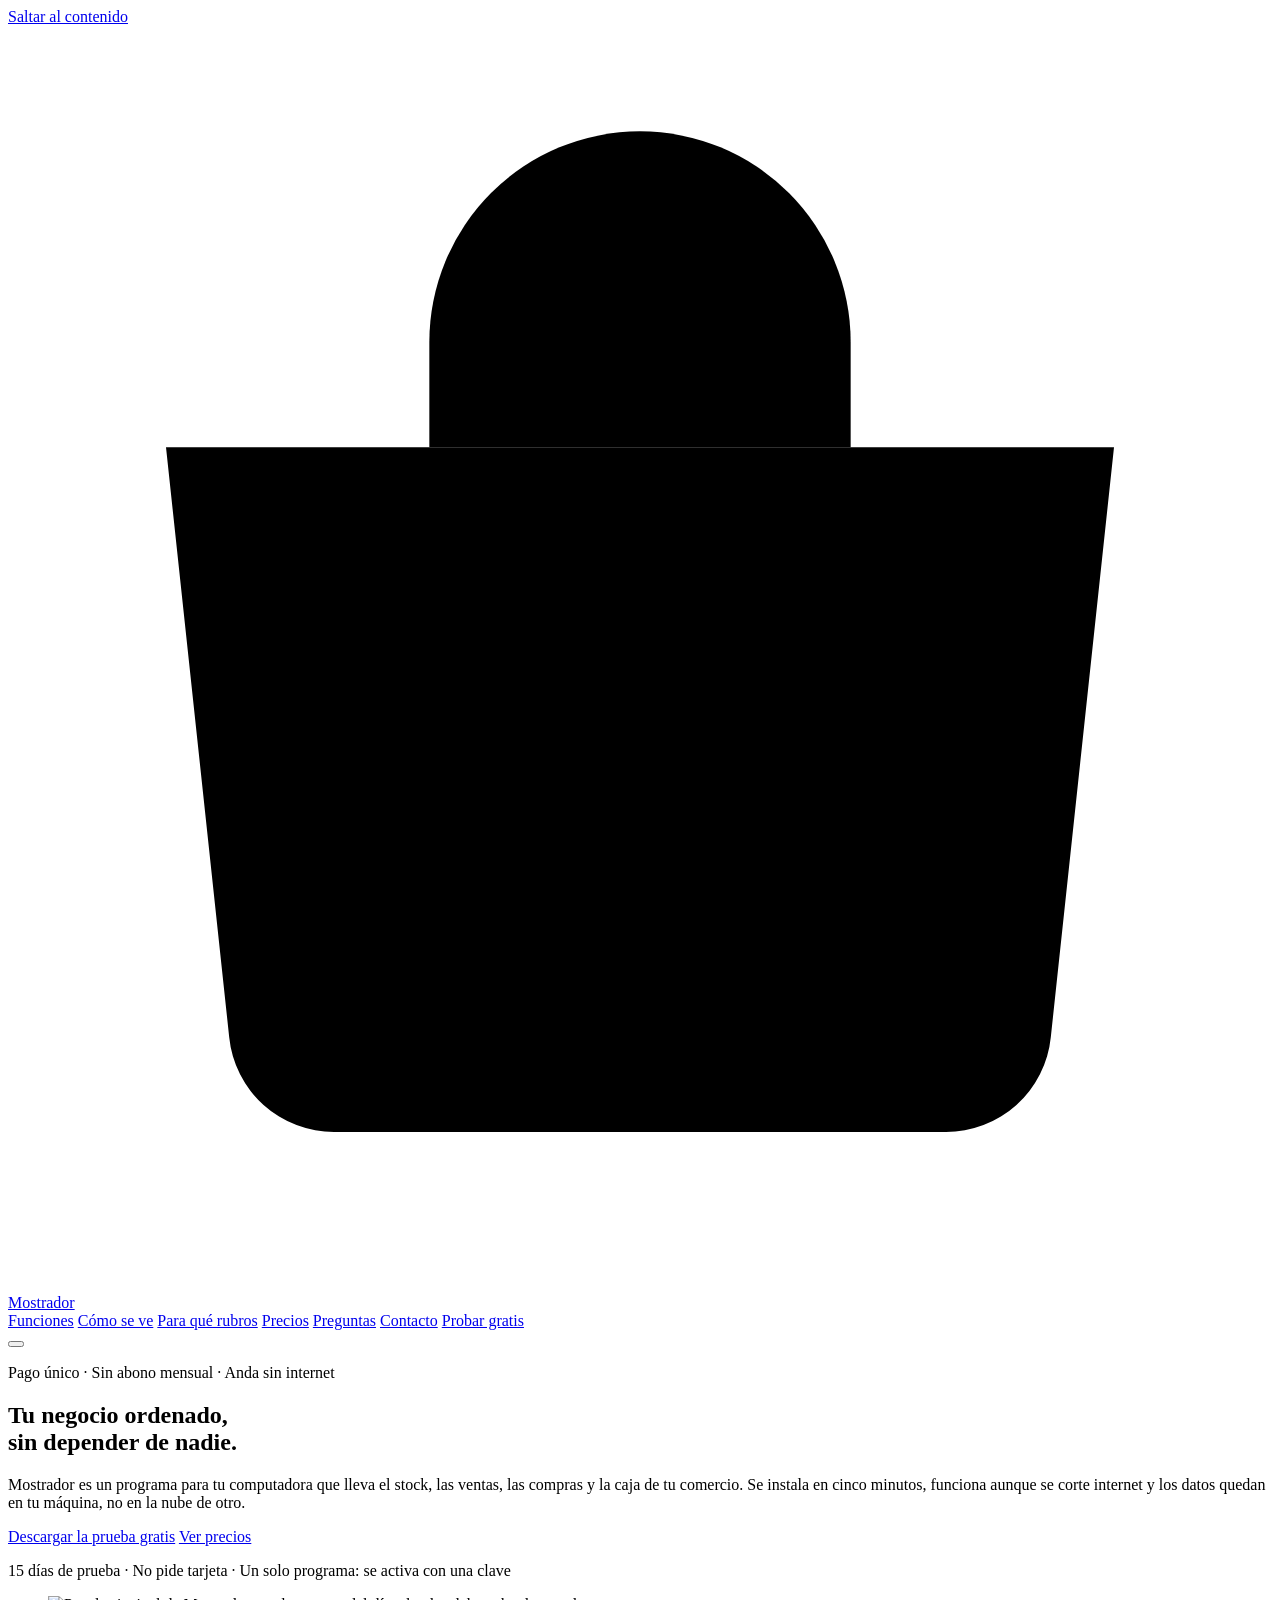
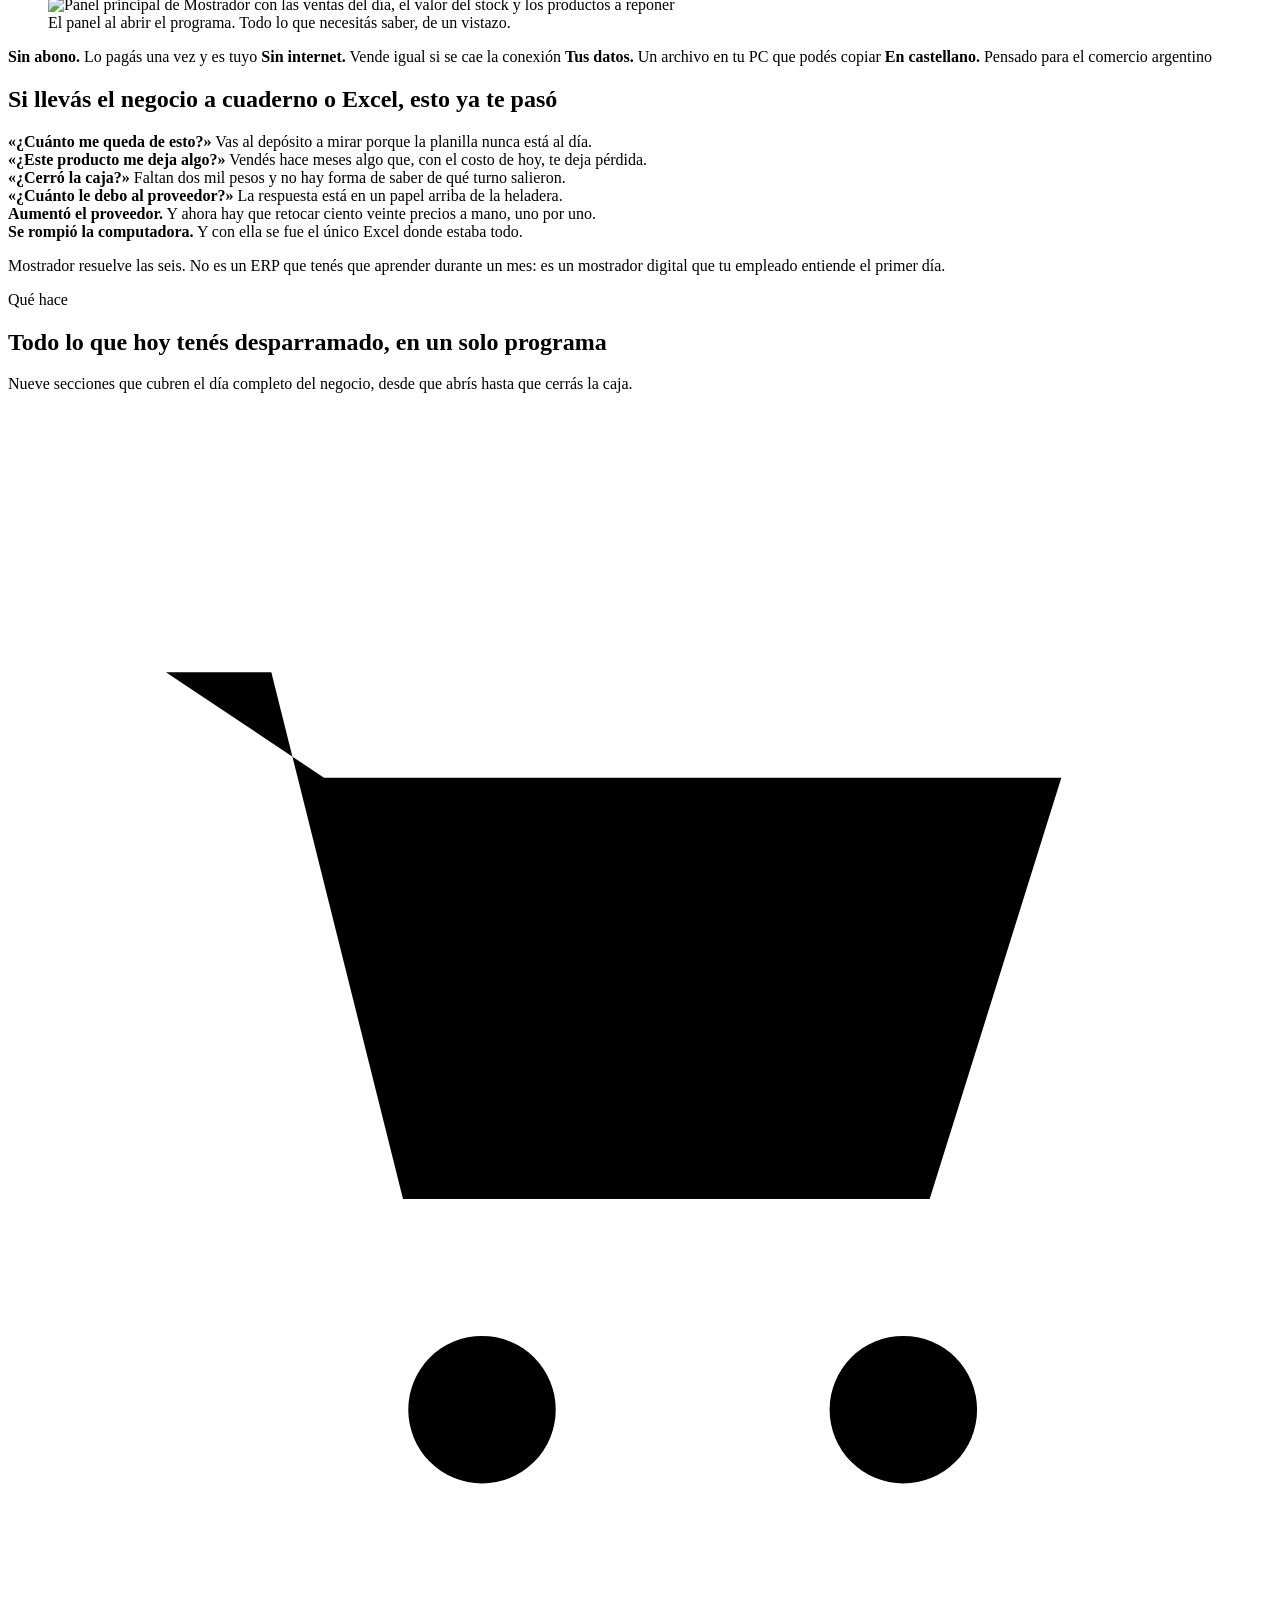
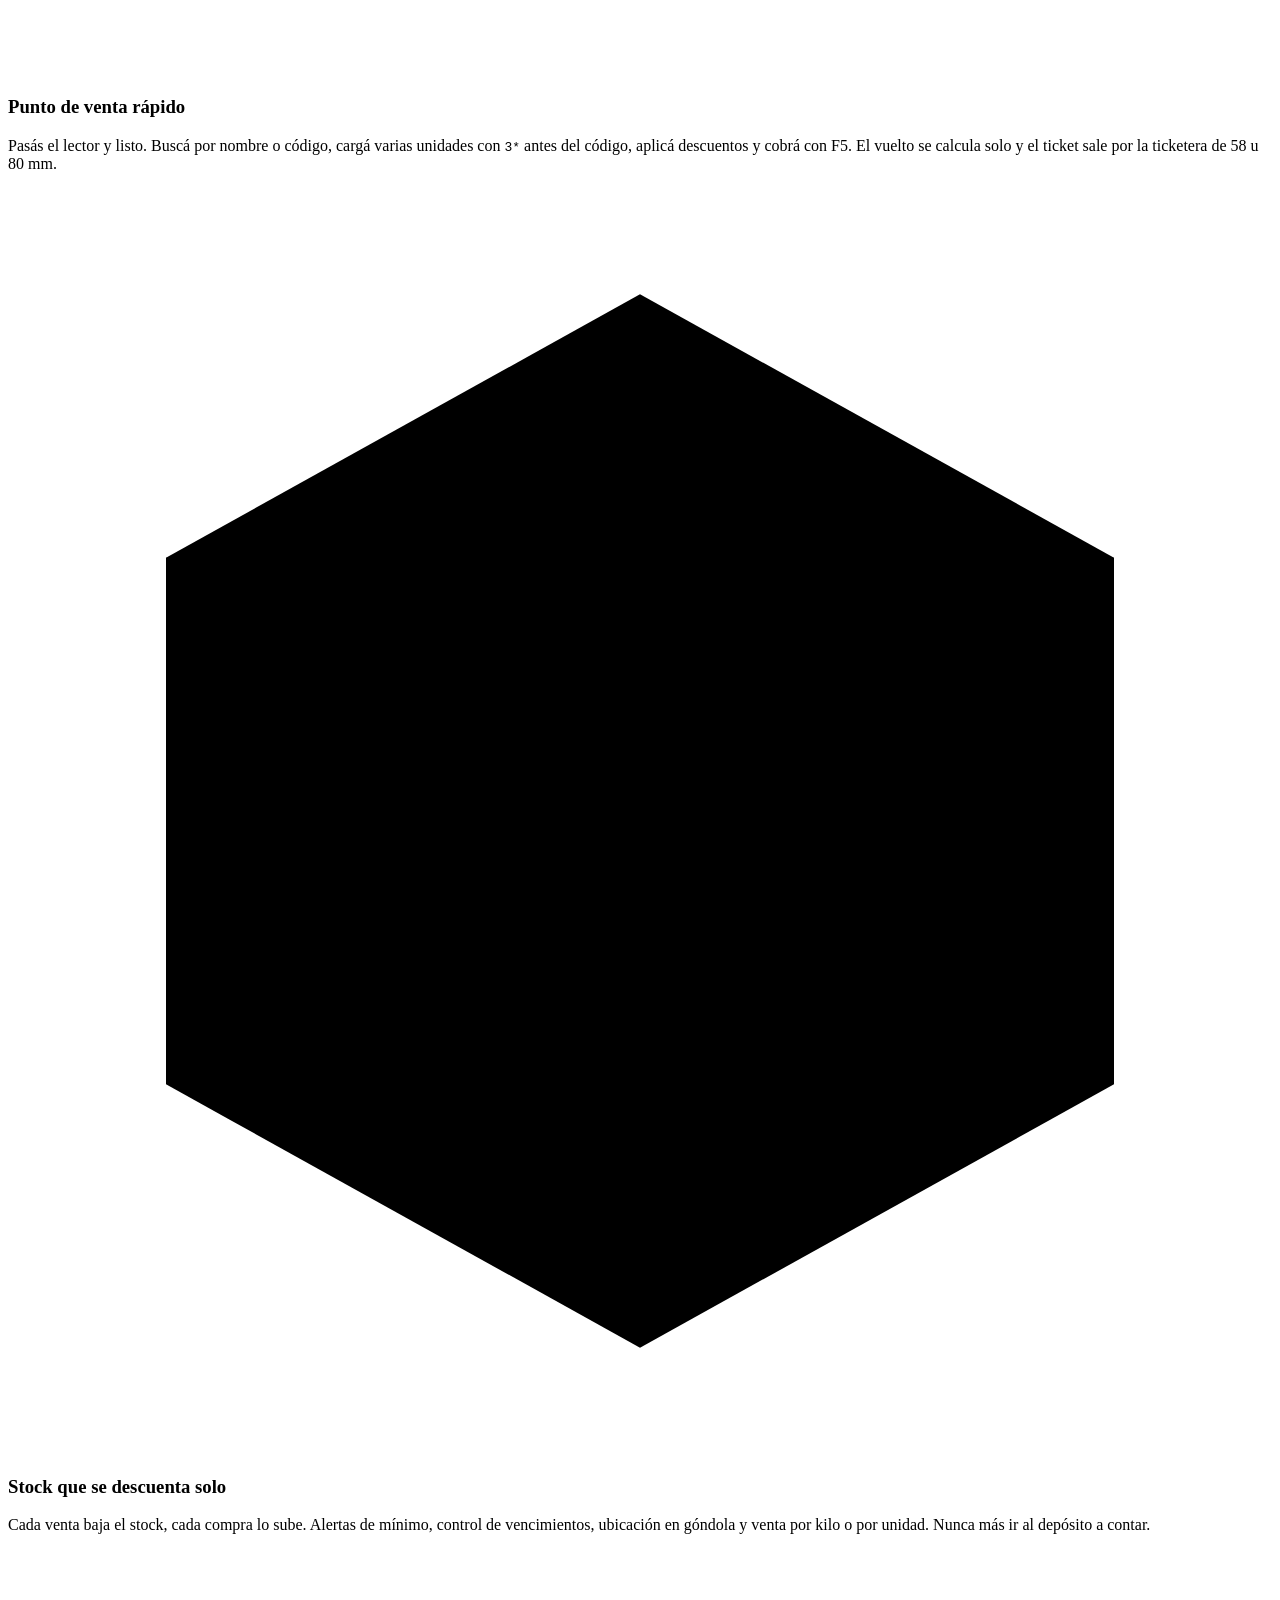
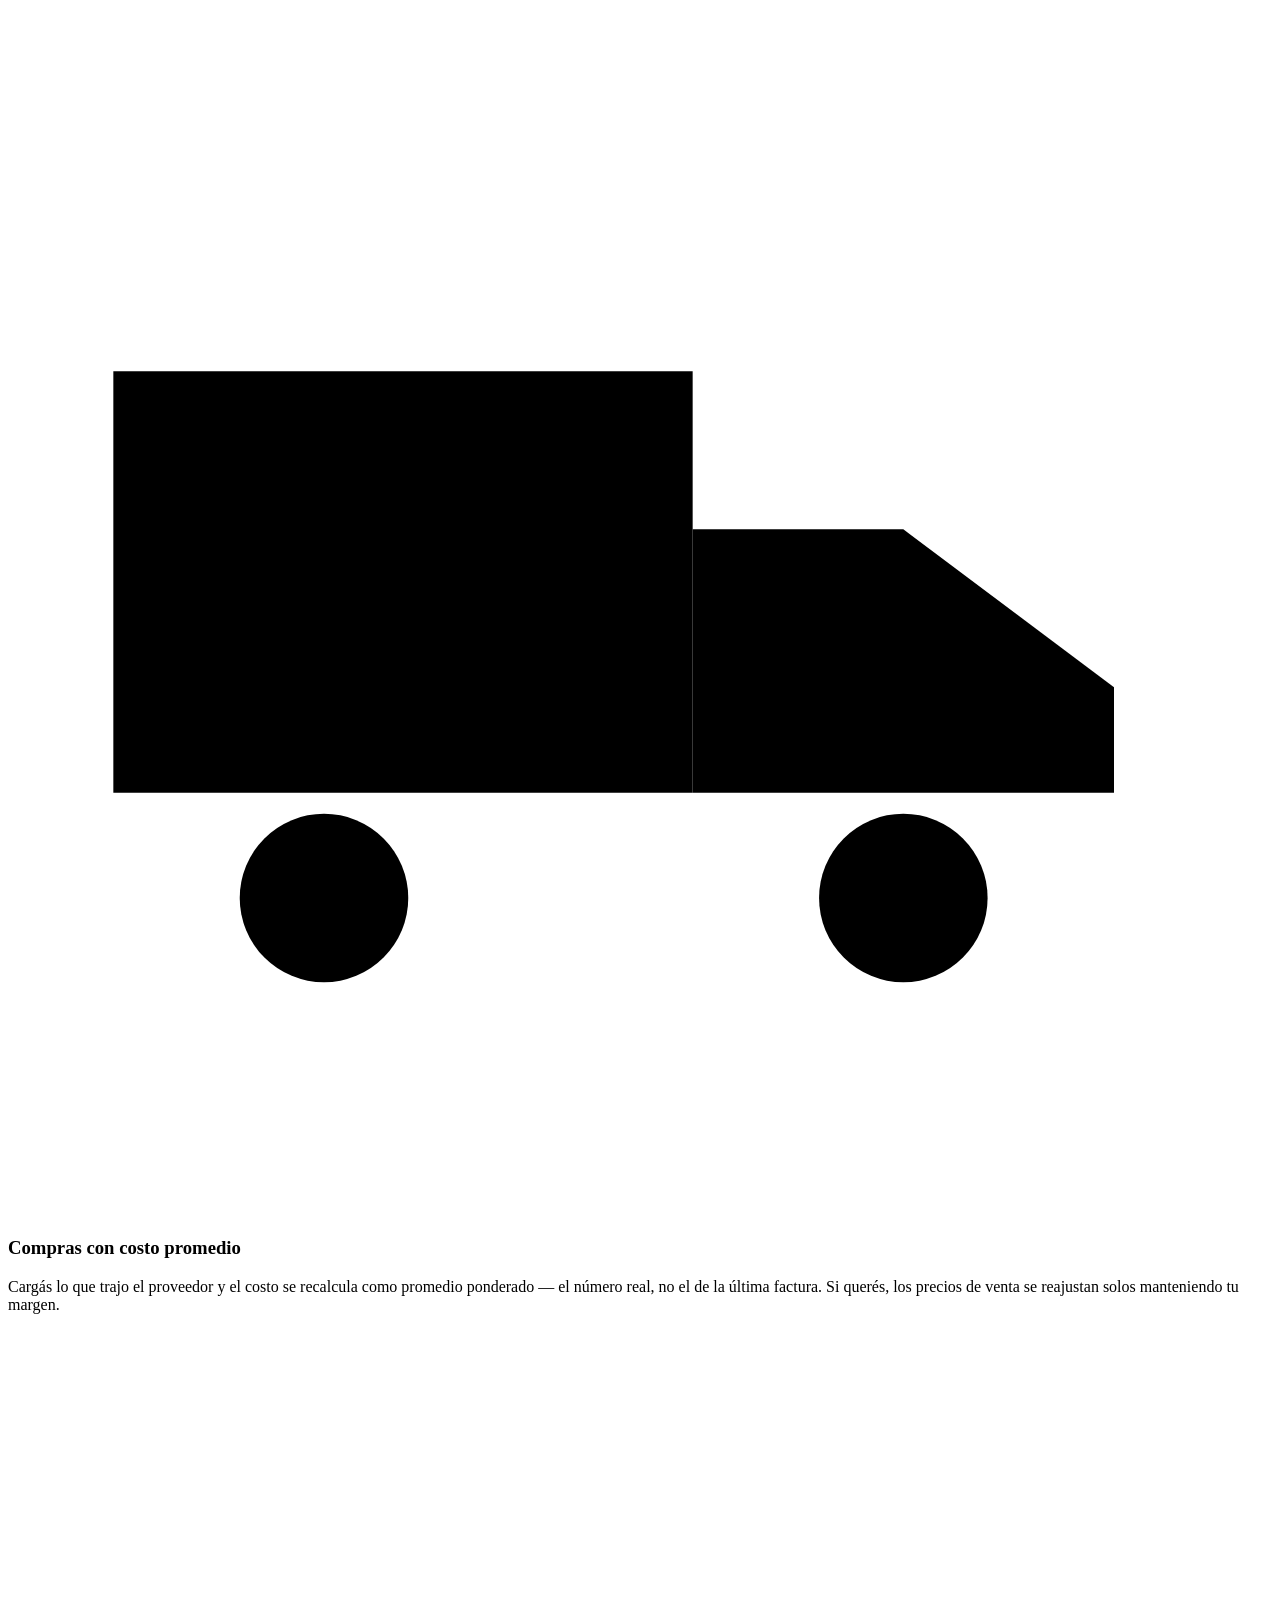
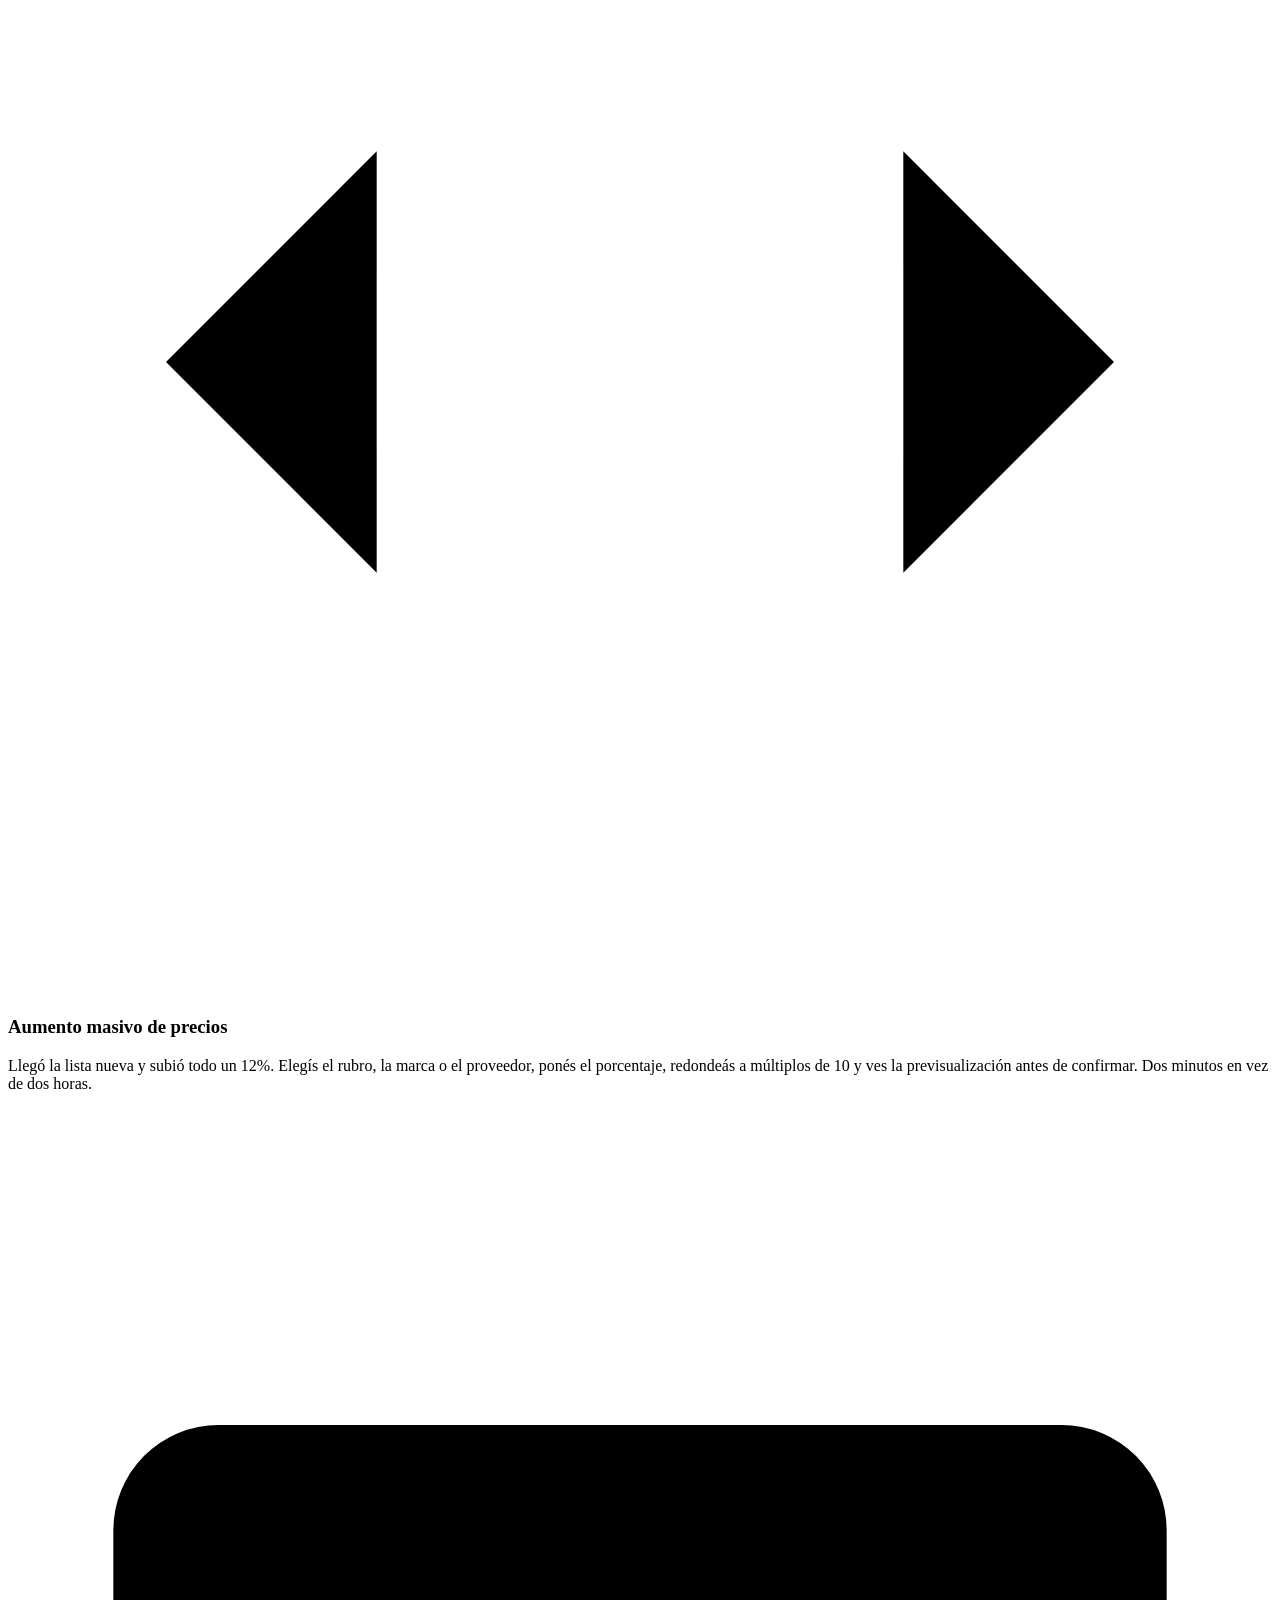
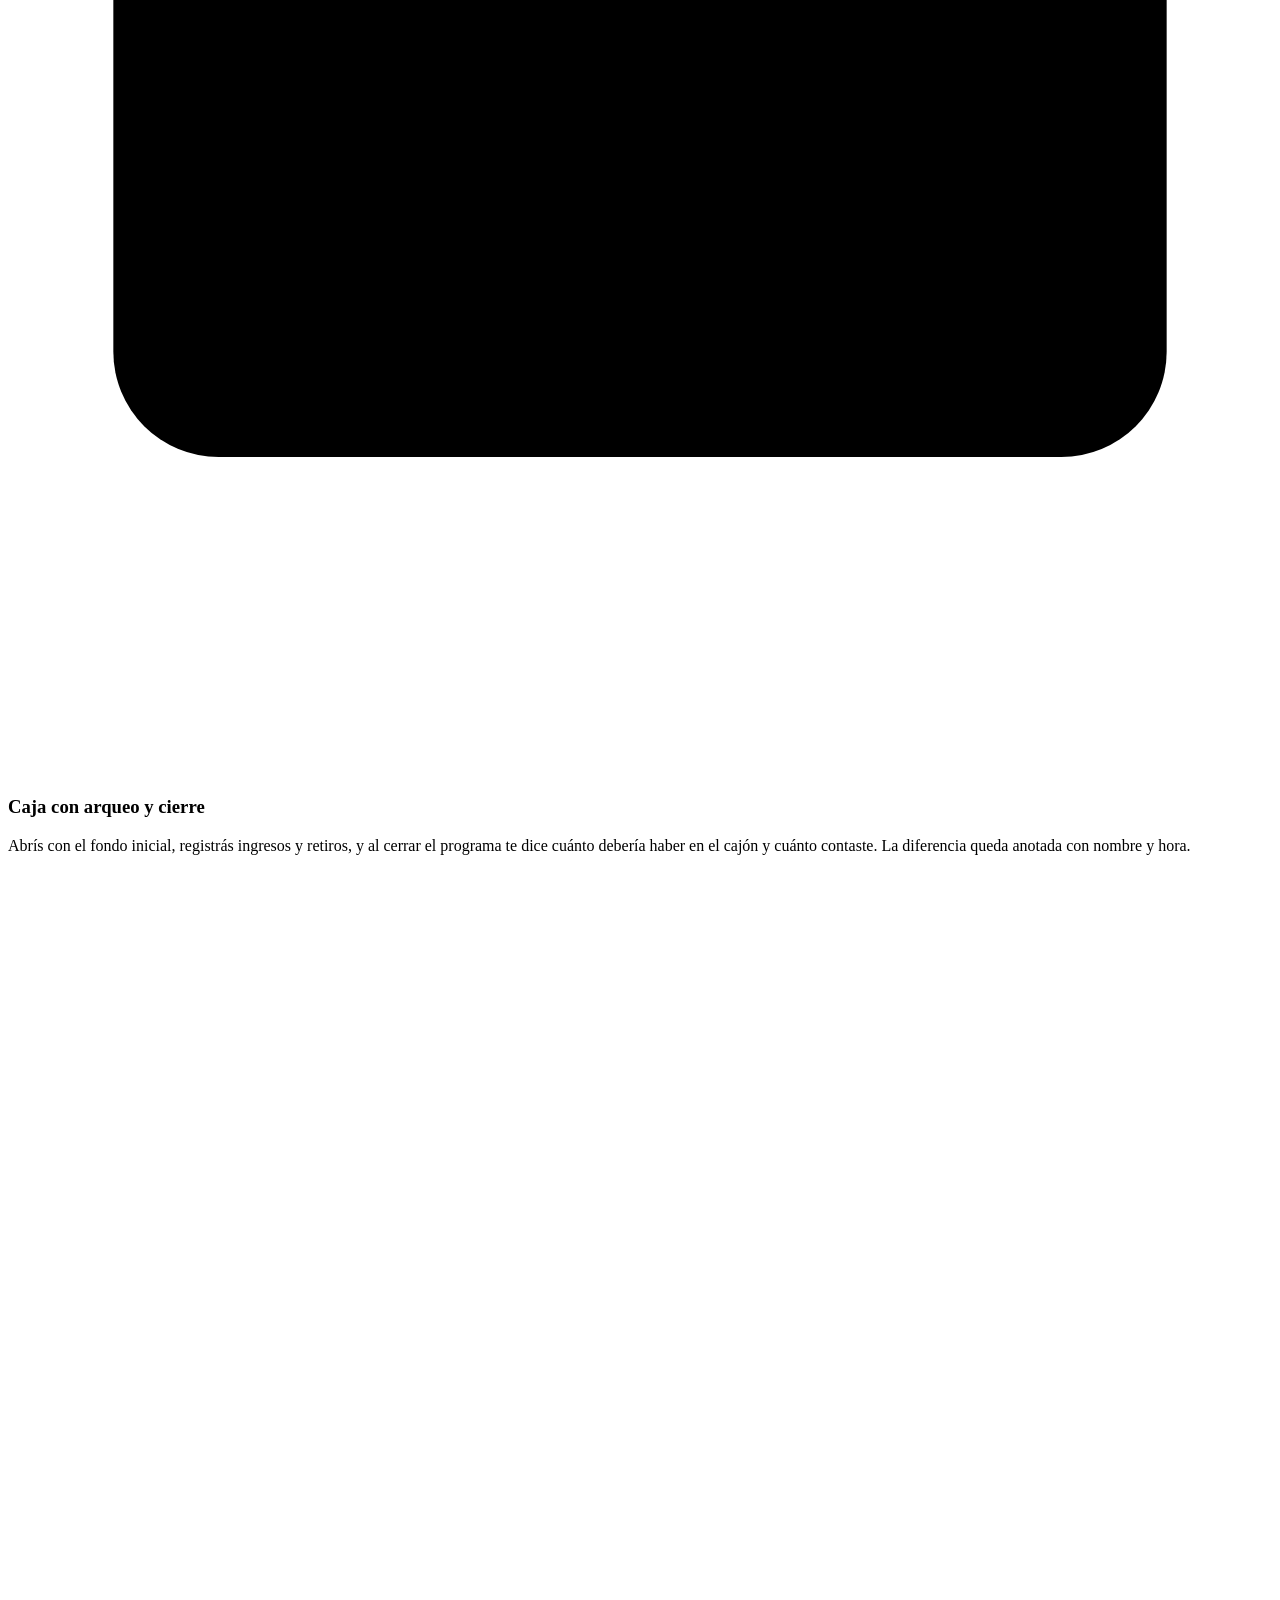
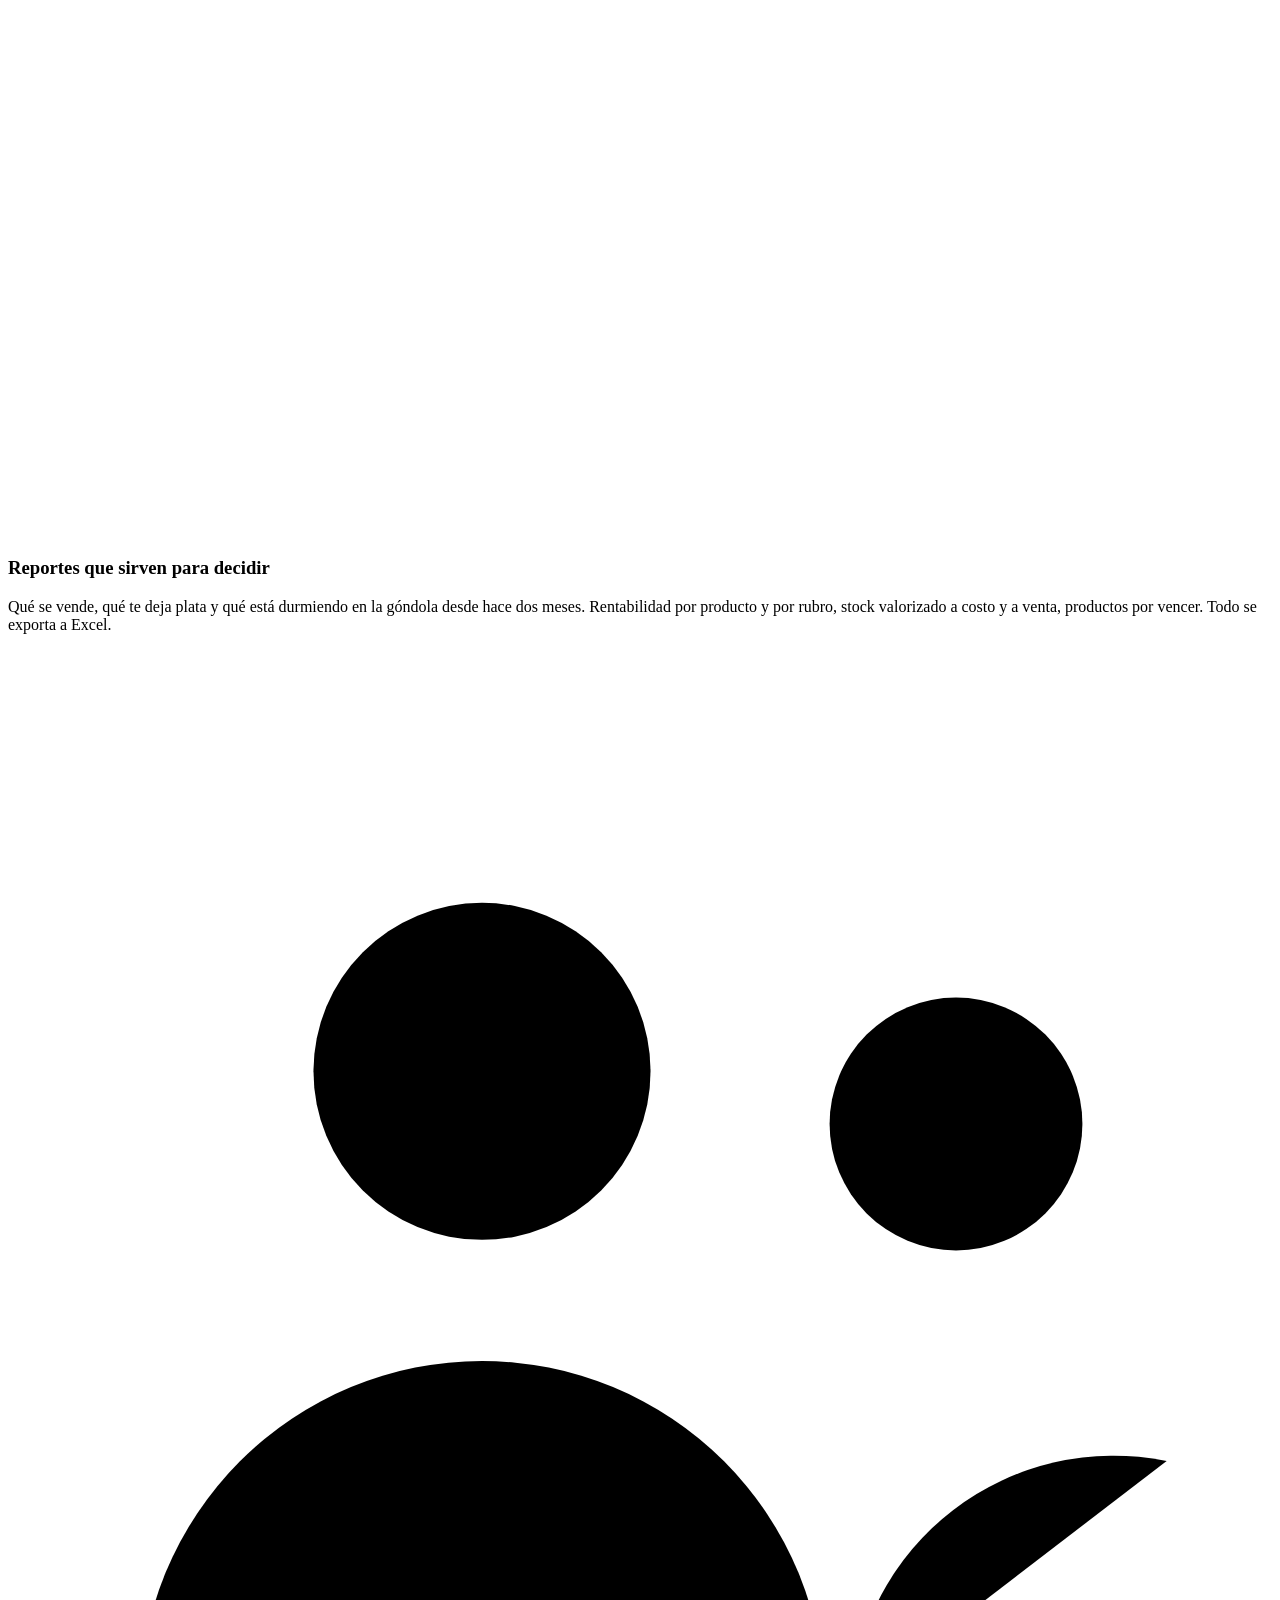
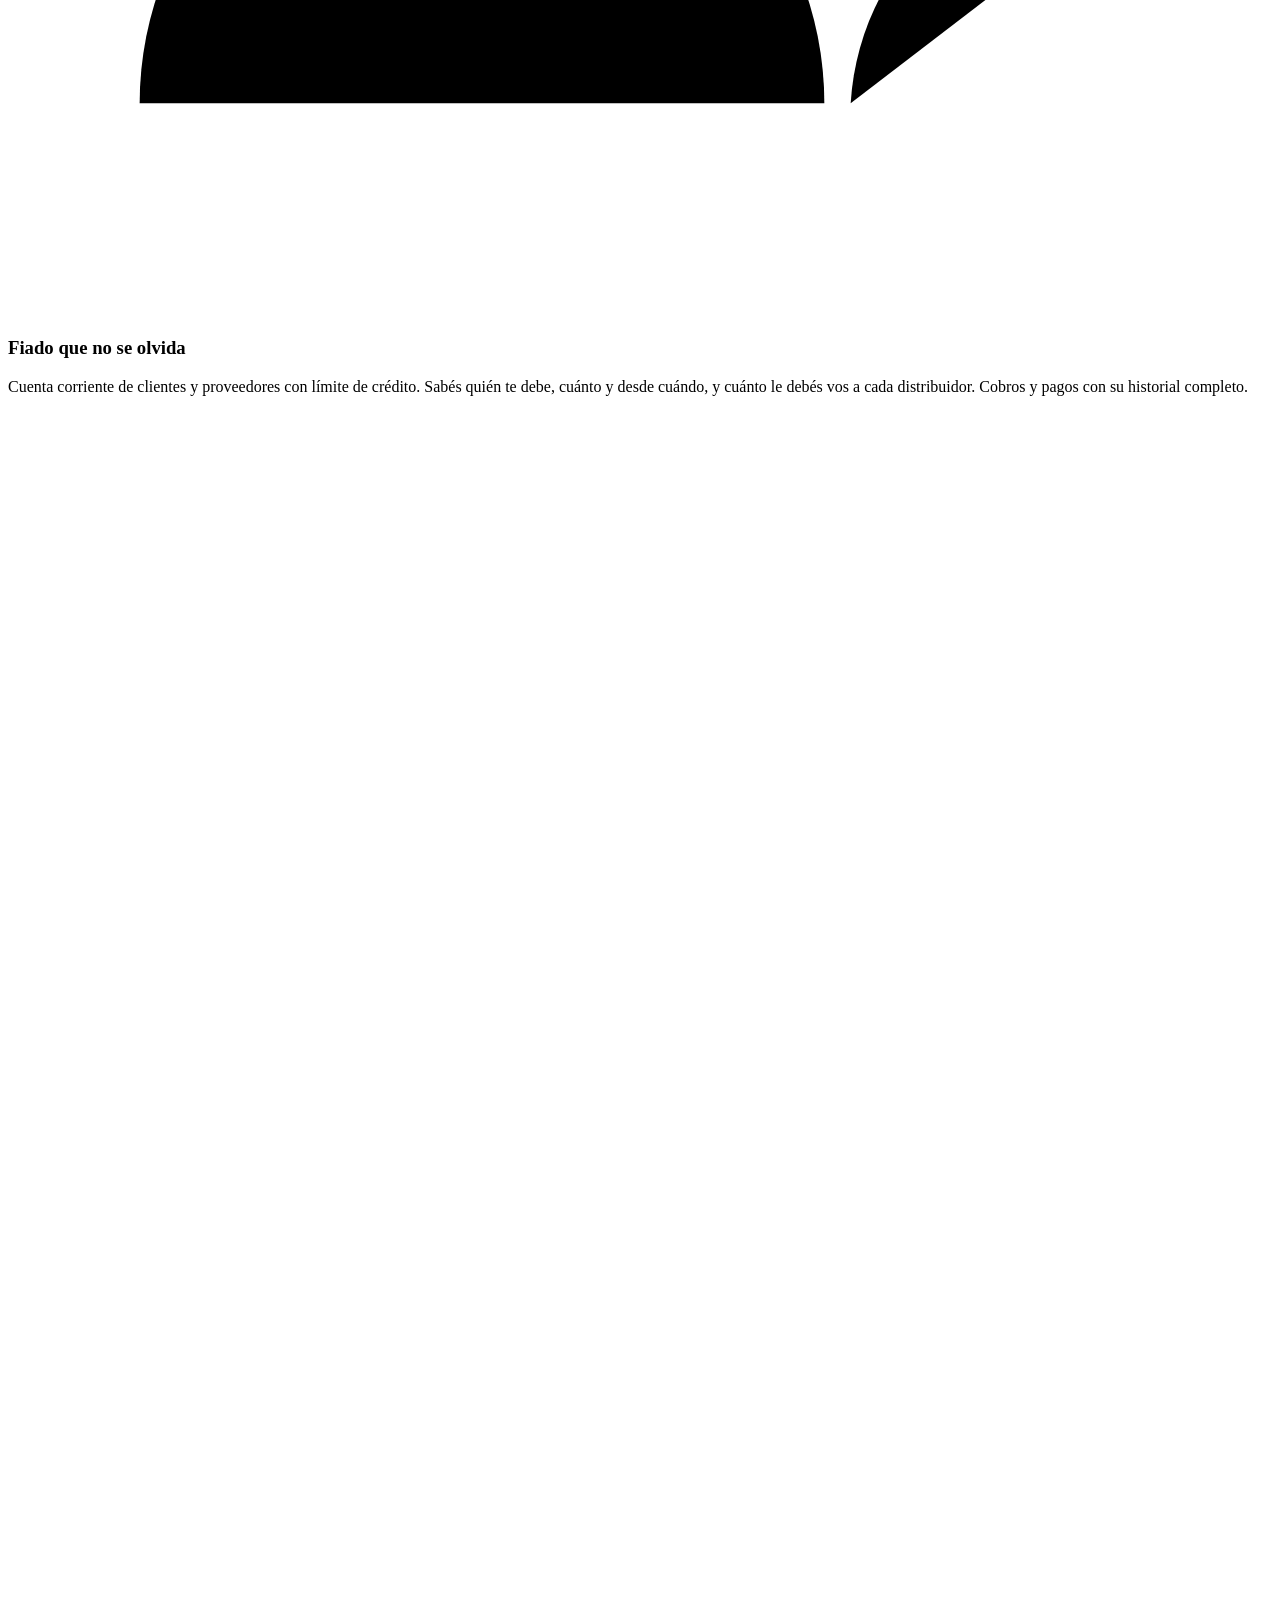
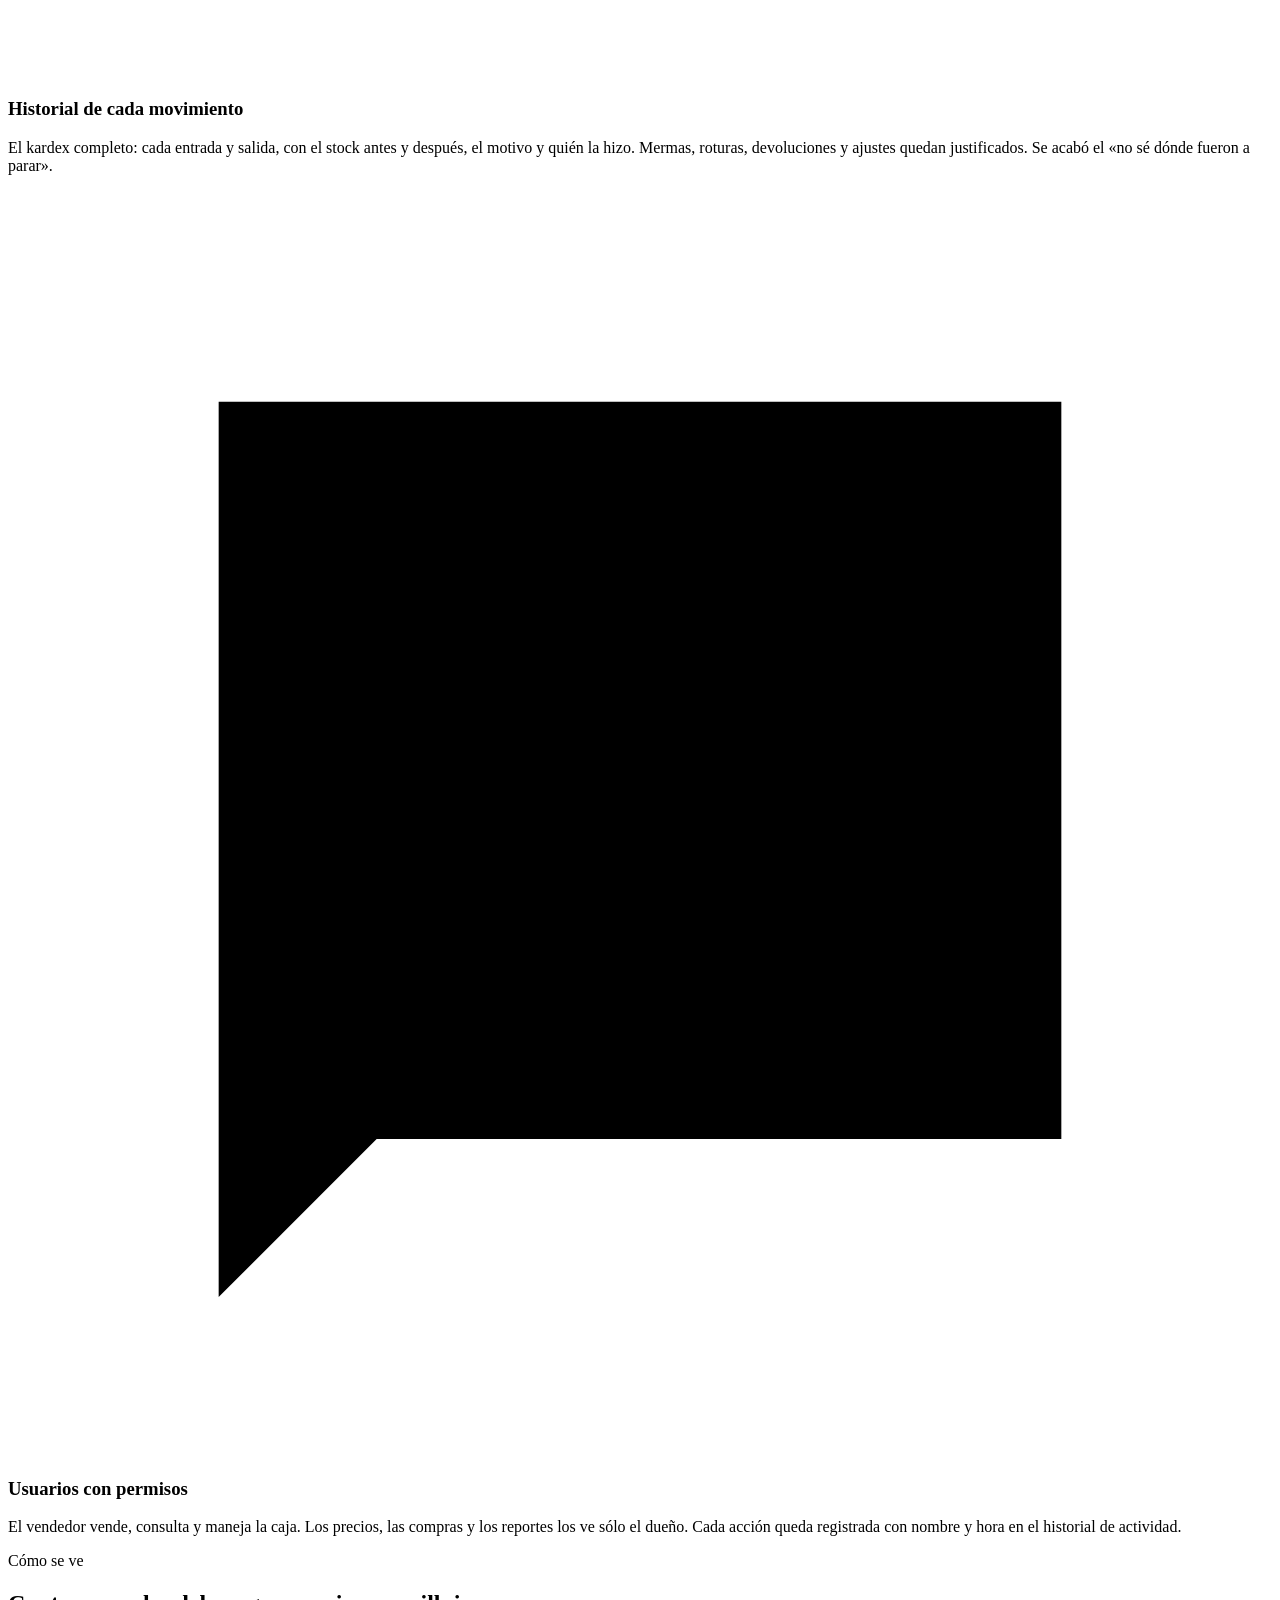
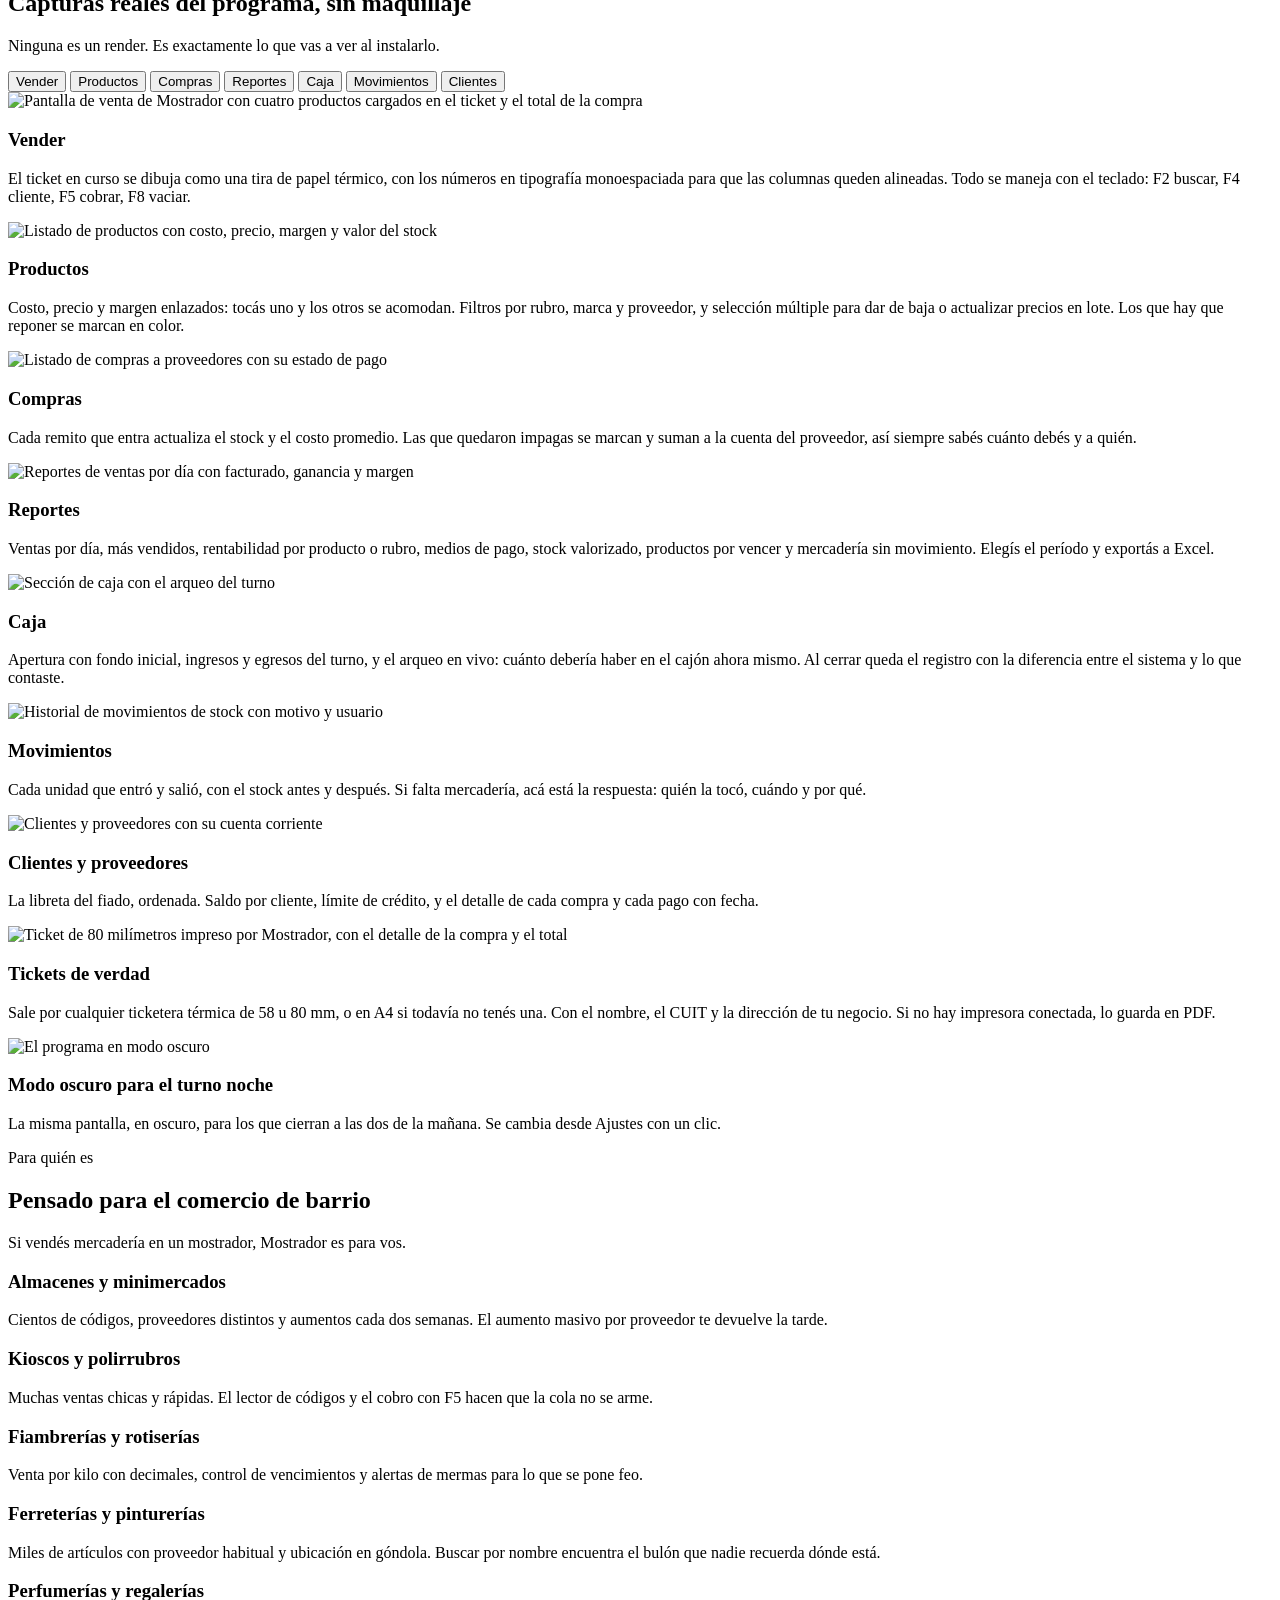
==== index.html @ dcf79299 "Add files via upload" ====
<!DOCTYPE html>
<html lang="es-AR">
<head>
<meta charset="utf-8">
<meta name="viewport" content="width=device-width, initial-scale=1">
<title>Mostrador — El sistema de stock y ventas para tu negocio. Pago único, sin abono.</title>
<meta name="description" content="Programa de escritorio para el stock, las ventas y la caja de tu comercio. Sin abono y sin internet: los datos quedan en tu PC. Probalo gratis 15 días.">
<meta name="theme-color" content="#1E3A2E">
<link rel="canonical" href="https://mostrador.com.ar/">

<meta property="og:type" content="website">
<meta property="og:locale" content="es_AR">
<meta property="og:site_name" content="Mostrador">
<meta property="og:title" content="Mostrador — stock, ventas y caja para tu negocio">
<meta property="og:description" content="Pago único, sin abono mensual. Funciona sin internet y los datos quedan en tu computadora. Probalo gratis 15 días.">
<meta property="og:url" content="https://mostrador.com.ar/">
<meta property="og:image" content="https://mostrador.com.ar/assets/img/og.jpg">
<meta name="twitter:card" content="summary_large_image">

<link rel="icon" href="favicon.svg" type="image/svg+xml">
<link rel="apple-touch-icon" href="favicon.svg">
<link rel="stylesheet" href="assets/estilos.css">
<link rel="preload" as="image" href="assets/img/dashboard.jpg">

<script type="application/ld+json">
{
  "@context": "https://schema.org",
  "@type": "SoftwareApplication",
  "name": "Mostrador",
  "applicationCategory": "BusinessApplication",
  "operatingSystem": "Windows 10, Windows 11, macOS, Linux",
  "description": "Programa de escritorio para gestión de stock, ventas, compras y caja en comercios minoristas. Licencia de pago único, funciona sin conexión a internet.",
  "url": "https://mostrador.com.ar/",
  "softwareVersion": "1.0.0",
  "inLanguage": "es-AR",
  "offers": {
    "@type": "Offer",
    "price": "89000",
    "priceCurrency": "ARS",
    "availability": "https://schema.org/InStock",
    "url": "https://mostrador.com.ar/#precios"
  }
}
</script>
</head>
<body>

<a class="saltar" href="#contenido">Saltar al contenido</a>

<!-- ══════════════════ BARRA ══════════════════ -->
<header class="barra" id="barra">
  <div class="contenedor barra-in">
    <a class="logo" href="#" aria-label="Mostrador, inicio">
      <svg viewBox="0 0 24 24" aria-hidden="true"><path d="M3 8h18l-1.2 11.2a2 2 0 0 1-2 1.8H6.2a2 2 0 0 1-2-1.8L3 8Z"/><path d="M8 8V6a4 4 0 0 1 8 0v2"/></svg>
      <span>Mostrador</span>
    </a>
    <nav class="nav" id="nav">
      <a href="#funciones">Funciones</a>
      <a href="#recorrido">Cómo se ve</a>
      <a href="#rubros">Para qué rubros</a>
      <a href="#precios">Precios</a>
      <a href="#preguntas">Preguntas</a>
      <a href="#contacto">Contacto</a>
      <a class="btn btn-chico" href="#descarga">Probar gratis</a>
    </nav>
    <button class="hamburguesa" id="hamburguesa" aria-label="Abrir menú" aria-expanded="false">
      <span></span><span></span><span></span>
    </button>
  </div>
</header>

<main id="contenido">

<!-- ══════════════════ HERO ══════════════════ -->
<section class="hero">
  <div class="contenedor hero-in">
    <div class="hero-texto revelar">
      <p class="pastilla">Pago único · Sin abono mensual · Anda sin internet</p>
      <h1>Tu negocio ordenado,<br>sin depender de nadie.</h1>
      <p class="bajada">
        Mostrador es un programa para tu computadora que lleva el stock, las ventas,
        las compras y la caja de tu comercio. Se instala en cinco minutos, funciona
        aunque se corte internet y los datos quedan en tu máquina, no en la nube de otro.
      </p>
      <div class="botonera">
        <a class="btn btn-grande" href="#descarga">Descargar la prueba gratis</a>
        <a class="btn btn-fantasma btn-grande" href="#precios">Ver precios</a>
      </div>
      <p class="letra-chica">15 días de prueba · No pide tarjeta · Un solo programa: se activa con una clave</p>
    </div>
    <figure class="hero-figura revelar">
      <img src="assets/img/dashboard.jpg" width="1420" height="900"
           alt="Panel principal de Mostrador con las ventas del día, el valor del stock y los productos a reponer" fetchpriority="high">
      <figcaption>El panel al abrir el programa. Todo lo que necesitás saber, de un vistazo.</figcaption>
    </figure>
  </div>
  <div class="tira-confianza">
    <div class="contenedor tira-in">
      <span><b>Sin abono.</b> Lo pagás una vez y es tuyo</span>
      <span><b>Sin internet.</b> Vende igual si se cae la conexión</span>
      <span><b>Tus datos.</b> Un archivo en tu PC que podés copiar</span>
      <span><b>En castellano.</b> Pensado para el comercio argentino</span>
    </div>
  </div>
</section>

<!-- ══════════════════ PROBLEMA ══════════════════ -->
<section class="seccion" id="problema">
  <div class="contenedor angosto centro">
    <h2 class="revelar">Si llevás el negocio a cuaderno o Excel, esto ya te pasó</h2>
    <div class="dolores">
      <div class="dolor revelar"><b>«¿Cuánto me queda de esto?»</b>
        Vas al depósito a mirar porque la planilla nunca está al día.</div>
      <div class="dolor revelar"><b>«¿Este producto me deja algo?»</b>
        Vendés hace meses algo que, con el costo de hoy, te deja pérdida.</div>
      <div class="dolor revelar"><b>«¿Cerró la caja?»</b>
        Faltan dos mil pesos y no hay forma de saber de qué turno salieron.</div>
      <div class="dolor revelar"><b>«¿Cuánto le debo al proveedor?»</b>
        La respuesta está en un papel arriba de la heladera.</div>
      <div class="dolor revelar"><b>Aumentó el proveedor.</b>
        Y ahora hay que retocar ciento veinte precios a mano, uno por uno.</div>
      <div class="dolor revelar"><b>Se rompió la computadora.</b>
        Y con ella se fue el único Excel donde estaba todo.</div>
    </div>
    <p class="cierre-seccion revelar">
      Mostrador resuelve las seis. No es un ERP que tenés que aprender durante un mes:
      es un mostrador digital que tu empleado entiende el primer día.
    </p>
  </div>
</section>

<!-- ══════════════════ FUNCIONES ══════════════════ -->
<section class="seccion fondo-claro" id="funciones">
  <div class="contenedor">
    <header class="cabecera-seccion revelar">
      <p class="rotulo">Qué hace</p>
      <h2>Todo lo que hoy tenés desparramado, en un solo programa</h2>
      <p class="bajada-seccion">Nueve secciones que cubren el día completo del negocio, desde que abrís hasta que cerrás la caja.</p>
    </header>

    <div class="grilla-funciones">
      <article class="tarjeta revelar">
        <span class="icono verde">
          <svg viewBox="0 0 24 24"><path d="M3 5h2l2.5 10h10L20 7H6"/><circle cx="9" cy="19" r="1.4"/><circle cx="17" cy="19" r="1.4"/></svg>
        </span>
        <h3>Punto de venta rápido</h3>
        <p>Pasás el lector y listo. Buscá por nombre o código, cargá varias unidades con
        <code>3*</code> antes del código, aplicá descuentos y cobrá con F5. El vuelto se calcula solo
        y el ticket sale por la ticketera de 58 u 80 mm.</p>
      </article>

      <article class="tarjeta revelar">
        <span class="icono azul">
          <svg viewBox="0 0 24 24"><path d="M12 2 3 7v10l9 5 9-5V7l-9-5Z"/><path d="M3 7l9 5 9-5"/><path d="M12 12v10"/></svg>
        </span>
        <h3>Stock que se descuenta solo</h3>
        <p>Cada venta baja el stock, cada compra lo sube. Alertas de mínimo, control de
        vencimientos, ubicación en góndola y venta por kilo o por unidad. Nunca más ir al
        depósito a contar.</p>
      </article>

      <article class="tarjeta revelar">
        <span class="icono miel">
          <svg viewBox="0 0 24 24"><path d="M2 8h11v8H2z"/><path d="M13 11h4l4 3v2h-8z"/><circle cx="6" cy="18" r="1.6"/><circle cx="17" cy="18" r="1.6"/></svg>
        </span>
        <h3>Compras con costo promedio</h3>
        <p>Cargás lo que trajo el proveedor y el costo se recalcula como promedio ponderado —
        el número real, no el de la última factura. Si querés, los precios de venta se
        reajustan solos manteniendo tu margen.</p>
      </article>

      <article class="tarjeta revelar">
        <span class="icono ladrillo">
          <svg viewBox="0 0 24 24"><path d="M3 12h18"/><path d="M7 8l-4 4 4 4"/><path d="M17 8l4 4-4 4"/></svg>
        </span>
        <h3>Aumento masivo de precios</h3>
        <p>Llegó la lista nueva y subió todo un 12%. Elegís el rubro, la marca o el proveedor,
        ponés el porcentaje, redondeás a múltiplos de 10 y ves la previsualización antes de
        confirmar. Dos minutos en vez de dos horas.</p>
      </article>

      <article class="tarjeta revelar">
        <span class="icono verde">
          <svg viewBox="0 0 24 24"><rect x="2" y="6" width="20" height="12" rx="2"/><circle cx="12" cy="12" r="2.5"/></svg>
        </span>
        <h3>Caja con arqueo y cierre</h3>
        <p>Abrís con el fondo inicial, registrás ingresos y retiros, y al cerrar el programa te
        dice cuánto debería haber en el cajón y cuánto contaste. La diferencia queda anotada
        con nombre y hora.</p>
      </article>

      <article class="tarjeta revelar">
        <span class="icono azul">
          <svg viewBox="0 0 24 24"><path d="M4 20V10"/><path d="M10 20V4"/><path d="M16 20v-7"/><path d="M22 20H2"/></svg>
        </span>
        <h3>Reportes que sirven para decidir</h3>
        <p>Qué se vende, qué te deja plata y qué está durmiendo en la góndola desde hace dos
        meses. Rentabilidad por producto y por rubro, stock valorizado a costo y a venta,
        productos por vencer. Todo se exporta a Excel.</p>
      </article>

      <article class="tarjeta revelar">
        <span class="icono miel">
          <svg viewBox="0 0 24 24"><circle cx="9" cy="8" r="3.2"/><path d="M2.5 20a6.5 6.5 0 0 1 13 0"/><circle cx="18" cy="9" r="2.4"/><path d="M16 20a5 5 0 0 1 6-4.6"/></svg>
        </span>
        <h3>Fiado que no se olvida</h3>
        <p>Cuenta corriente de clientes y proveedores con límite de crédito. Sabés quién te
        debe, cuánto y desde cuándo, y cuánto le debés vos a cada distribuidor. Cobros y pagos
        con su historial completo.</p>
      </article>

      <article class="tarjeta revelar">
        <span class="icono ladrillo">
          <svg viewBox="0 0 24 24"><path d="M12 3v18"/><path d="M6 8h12"/><path d="M8 13h8"/><path d="M9 18h6"/></svg>
        </span>
        <h3>Historial de cada movimiento</h3>
        <p>El kardex completo: cada entrada y salida, con el stock antes y después, el motivo
        y quién la hizo. Mermas, roturas, devoluciones y ajustes quedan justificados. Se acabó
        el «no sé dónde fueron a parar».</p>
      </article>

      <article class="tarjeta revelar">
        <span class="icono verde">
          <svg viewBox="0 0 24 24"><path d="M4 4h16v14H7l-3 3V4Z"/><path d="M8 9h8"/><path d="M8 13h5"/></svg>
        </span>
        <h3>Usuarios con permisos</h3>
        <p>El vendedor vende, consulta y maneja la caja. Los precios, las compras y los
        reportes los ve sólo el dueño. Cada acción queda registrada con nombre y hora en el
        historial de actividad.</p>
      </article>
    </div>
  </div>
</section>

<!-- ══════════════════ RECORRIDO ══════════════════ -->
<section class="seccion" id="recorrido">
  <div class="contenedor">
    <header class="cabecera-seccion revelar">
      <p class="rotulo">Cómo se ve</p>
      <h2>Capturas reales del programa, sin maquillaje</h2>
      <p class="bajada-seccion">Ninguna es un render. Es exactamente lo que vas a ver al instalarlo.</p>
    </header>

    <div class="pestanas revelar">
      <div class="pestanas-botones" role="tablist">
        <button role="tab" class="activa" data-panel="p-vender">Vender</button>
        <button role="tab" data-panel="p-productos">Productos</button>
        <button role="tab" data-panel="p-compras">Compras</button>
        <button role="tab" data-panel="p-reportes">Reportes</button>
        <button role="tab" data-panel="p-caja">Caja</button>
        <button role="tab" data-panel="p-movimientos">Movimientos</button>
        <button role="tab" data-panel="p-clientes">Clientes</button>
      </div>

      <div class="pestanas-paneles">
        <div class="panel activo" id="p-vender">
          <img src="assets/img/pos.jpg" width="1420" height="900" loading="lazy" alt="Pantalla de venta de Mostrador con cuatro productos cargados en el ticket y el total de la compra">
          <div class="panel-texto">
            <h3>Vender</h3>
            <p>El ticket en curso se dibuja como una tira de papel térmico, con los números en
            tipografía monoespaciada para que las columnas queden alineadas. Todo se maneja con
            el teclado: F2 buscar, F4 cliente, F5 cobrar, F8 vaciar.</p>
          </div>
        </div>
        <div class="panel" id="p-productos">
          <img src="assets/img/productos.jpg" width="1420" height="900" loading="lazy" alt="Listado de productos con costo, precio, margen y valor del stock">
          <div class="panel-texto">
            <h3>Productos</h3>
            <p>Costo, precio y margen enlazados: tocás uno y los otros se acomodan. Filtros por
            rubro, marca y proveedor, y selección múltiple para dar de baja o actualizar precios
            en lote. Los que hay que reponer se marcan en color.</p>
          </div>
        </div>
        <div class="panel" id="p-compras">
          <img src="assets/img/compras.jpg" width="1420" height="900" loading="lazy" alt="Listado de compras a proveedores con su estado de pago">
          <div class="panel-texto">
            <h3>Compras</h3>
            <p>Cada remito que entra actualiza el stock y el costo promedio. Las que quedaron
            impagas se marcan y suman a la cuenta del proveedor, así siempre sabés cuánto debés
            y a quién.</p>
          </div>
        </div>
        <div class="panel" id="p-reportes">
          <img src="assets/img/reportes.jpg" width="1420" height="900" loading="lazy" alt="Reportes de ventas por día con facturado, ganancia y margen">
          <div class="panel-texto">
            <h3>Reportes</h3>
            <p>Ventas por día, más vendidos, rentabilidad por producto o rubro, medios de pago,
            stock valorizado, productos por vencer y mercadería sin movimiento. Elegís el período
            y exportás a Excel.</p>
          </div>
        </div>
        <div class="panel" id="p-caja">
          <img src="assets/img/caja.jpg" width="1420" height="900" loading="lazy" alt="Sección de caja con el arqueo del turno">
          <div class="panel-texto">
            <h3>Caja</h3>
            <p>Apertura con fondo inicial, ingresos y egresos del turno, y el arqueo en vivo:
            cuánto debería haber en el cajón ahora mismo. Al cerrar queda el registro con la
            diferencia entre el sistema y lo que contaste.</p>
          </div>
        </div>
        <div class="panel" id="p-movimientos">
          <img src="assets/img/movimientos.jpg" width="1420" height="900" loading="lazy" alt="Historial de movimientos de stock con motivo y usuario">
          <div class="panel-texto">
            <h3>Movimientos</h3>
            <p>Cada unidad que entró y salió, con el stock antes y después. Si falta mercadería,
            acá está la respuesta: quién la tocó, cuándo y por qué.</p>
          </div>
        </div>
        <div class="panel" id="p-clientes">
          <img src="assets/img/contactos.jpg" width="1420" height="900" loading="lazy" alt="Clientes y proveedores con su cuenta corriente">
          <div class="panel-texto">
            <h3>Clientes y proveedores</h3>
            <p>La libreta del fiado, ordenada. Saldo por cliente, límite de crédito, y el detalle
            de cada compra y cada pago con fecha.</p>
          </div>
        </div>
      </div>
    </div>

    <div class="dos-columnas revelar">
      <div class="mini-tarjeta">
        <img class="mini-ticket" src="assets/img/ticket.jpg" width="473" height="834" loading="lazy" alt="Ticket de 80 milímetros impreso por Mostrador, con el detalle de la compra y el total">
        <div>
          <h3>Tickets de verdad</h3>
          <p>Sale por cualquier ticketera térmica de 58 u 80 mm, o en A4 si todavía no tenés una.
          Con el nombre, el CUIT y la dirección de tu negocio. Si no hay impresora conectada, lo
          guarda en PDF.</p>
        </div>
      </div>
      <div class="mini-tarjeta">
        <img src="assets/img/oscuro.jpg" width="1420" height="900" loading="lazy" alt="El programa en modo oscuro">
        <div>
          <h3>Modo oscuro para el turno noche</h3>
          <p>La misma pantalla, en oscuro, para los que cierran a las dos de la mañana. Se cambia
          desde Ajustes con un clic.</p>
        </div>
      </div>
    </div>
  </div>
</section>

<!-- ══════════════════ RUBROS ══════════════════ -->
<section class="seccion fondo-claro" id="rubros">
  <div class="contenedor">
    <header class="cabecera-seccion revelar">
      <p class="rotulo">Para quién es</p>
      <h2>Pensado para el comercio de barrio</h2>
      <p class="bajada-seccion">Si vendés mercadería en un mostrador, Mostrador es para vos.</p>
    </header>
    <div class="grilla-rubros">
      <div class="rubro revelar"><h3>Almacenes y minimercados</h3><p>Cientos de códigos, proveedores distintos y aumentos cada dos semanas. El aumento masivo por proveedor te devuelve la tarde.</p></div>
      <div class="rubro revelar"><h3>Kioscos y polirrubros</h3><p>Muchas ventas chicas y rápidas. El lector de códigos y el cobro con F5 hacen que la cola no se arme.</p></div>
      <div class="rubro revelar"><h3>Fiambrerías y rotiserías</h3><p>Venta por kilo con decimales, control de vencimientos y alertas de mermas para lo que se pone feo.</p></div>
      <div class="rubro revelar"><h3>Ferreterías y pinturerías</h3><p>Miles de artículos con proveedor habitual y ubicación en góndola. Buscar por nombre encuentra el bulón que nadie recuerda dónde está.</p></div>
      <div class="rubro revelar"><h3>Perfumerías y regalerías</h3><p>Márgenes distintos por rubro y mucha mercadería inmovilizada. El reporte de rentabilidad te muestra qué conviene reponer.</p></div>
      <div class="rubro revelar"><h3>Verdulerías y dietéticas</h3><p>Precio por kilo, vencimientos cortos y proveedores que cambian de precio todas las semanas.</p></div>
      <div class="rubro revelar"><h3>Distribuidoras chicas</h3><p>Cuenta corriente de clientes con límite de crédito, y control de lo que le debés a cada fábrica.</p></div>
      <div class="rubro revelar"><h3>Depósitos y talleres</h3><p>Si sólo necesitás saber qué entró, qué salió y qué queda, con el kardex y los ajustes te alcanza.</p></div>
    </div>
  </div>
</section>

<!-- ══════════════════ COMPARATIVA ══════════════════ -->
<section class="seccion" id="comparativa">
  <div class="contenedor angosto">
    <header class="cabecera-seccion revelar">
      <p class="rotulo">Por qué Mostrador</p>
      <h2>Contra el Excel y contra los sistemas por abono</h2>
    </header>
    <div class="tabla-envoltorio revelar">
      <table class="comparativa">
        <thead>
          <tr><th>&nbsp;</th><th>Cuaderno o Excel</th><th>Sistema en la nube</th><th class="destacada">Mostrador</th></tr>
        </thead>
        <tbody>
          <tr><td>Qué pagás</td><td>Nada</td><td>Abono todos los meses, para siempre</td><td class="destacada">Una sola vez</td></tr>
          <tr><td>Si se corta internet</td><td>Seguís</td><td>No podés vender</td><td class="destacada">Seguís vendiendo</td></tr>
          <tr><td>Dónde están tus datos</td><td>En tu PC</td><td>En un servidor de otro país</td><td class="destacada">En tu PC, en un archivo que copiás</td></tr>
          <tr><td>Stock actualizado</td><td>Si te acordás de anotarlo</td><td>Sí</td><td class="destacada">Solo, con cada venta</td></tr>
          <tr><td>Costo promedio real</td><td>No</td><td>A veces</td><td class="destacada">Sí, ponderado</td></tr>
          <tr><td>Aumentar precios en lote</td><td>Uno por uno</td><td>Según el plan</td><td class="destacada">Por rubro, marca o proveedor</td></tr>
          <tr><td>Si dejás de pagar</td><td>—</td><td>Perdés el acceso a tus datos</td><td class="destacada">Sigue funcionando igual</td></tr>
          <tr><td>Cómo se activa</td><td>—</td><td>Usuario y contraseña, siempre en línea</td><td class="destacada">Una clave que se pega una vez</td></tr>
          <tr><td>Cuánto tarda en andar</td><td>—</td><td>Implementación y capacitación</td><td class="destacada">Cinco minutos</td></tr>
        </tbody>
      </table>
    </div>
  </div>
</section>

<!-- ══════════════════ PRECIOS ══════════════════ -->
<section class="seccion fondo-claro" id="precios">
  <div class="contenedor">
    <header class="cabecera-seccion revelar">
      <p class="rotulo">Precios</p>
      <h2>Lo pagás una vez. Después es tuyo.</h2>
      <p class="bajada-seccion">Sin abono, sin renovación, sin sorpresas. La licencia no vence nunca.</p>
    </header>

    <div class="grilla-precios">
      <article class="plan revelar">
        <h3>Mostrador</h3>
        <p class="plan-para">Para un negocio, una computadora.</p>
        <p class="precio"><span class="moneda">$</span>89.000 <span class="unidad">pago único</span></p>
        <ul class="lista-tildes">
          <li>Todas las funciones, sin recortes</li>
          <li>Licencia para 1 computadora, sin vencimiento</li>
          <li>Usuarios ilimitados dentro de esa PC</li>
          <li>Productos, ventas y clientes sin tope</li>
          <li>Actualizaciones de la versión 1.x incluidas</li>
          <li>Soporte por WhatsApp durante 3 meses</li>
        </ul>
        <a class="btn btn-fantasma bloque" href="#contacto" data-plan="Mostrador (1 PC)">Lo quiero</a>
      </article>

      <article class="plan destacado revelar">
        <p class="etiqueta-plan">El que más eligen</p>
        <h3>Mostrador Negocio</h3>
        <p class="plan-para">Para el que tiene caja y oficina, o dos locales.</p>
        <p class="precio"><span class="moneda">$</span>139.000 <span class="unidad">pago único</span></p>
        <ul class="lista-tildes">
          <li>Todo lo del plan anterior</li>
          <li>Licencia para 3 computadoras (una clave por equipo)</li>
          <li>Carga inicial de tu catálogo desde tu planilla</li>
          <li>Una videollamada de puesta en marcha</li>
          <li>Soporte por WhatsApp durante 12 meses</li>
          <li>Prioridad en el pedido de nuevas funciones</li>
        </ul>
        <a class="btn bloque" href="#contacto" data-plan="Mostrador Negocio (3 PC)">Lo quiero</a>
      </article>

      <article class="plan revelar">
        <h3>A medida</h3>
        <p class="plan-para">Si necesitás algo que hoy no está.</p>
        <p class="precio precio-consultar">A convenir</p>
        <ul class="lista-tildes">
          <li>Funciones hechas para tu rubro</li>
          <li>Integración con tu balanza o tu lector</li>
          <li>Migración desde tu sistema actual</li>
          <li>Reportes propios</li>
          <li>Presupuesto cerrado antes de empezar</li>
        </ul>
        <a class="btn btn-fantasma bloque" href="#contacto" data-plan="Desarrollo a medida">Charlemos</a>
      </article>
    </div>

    <div class="garantia revelar">
      <div>
        <h3>Probalo antes de pagar, y después probalo un mes más</h3>
        <p>La prueba de 15 días es gratis y completa. Y si comprás y en los primeros 30 días
        ves que no es para vos, te devuelvo el dinero sin preguntas. El riesgo lo corro yo,
        no vos.</p>
      </div>
      <a class="btn btn-grande" href="#descarga">Empezar la prueba</a>
    </div>
    <p class="letra-chica centro">Precios en pesos argentinos, IVA incluido. Se factura al concretar la compra.</p>
  </div>
</section>

<!-- ══════════════════ DESCARGA ══════════════════ -->
<section class="seccion oscura" id="descarga">
  <div class="contenedor angosto centro">
    <p class="rotulo claro revelar">Prueba gratuita</p>
    <h2 class="revelar">Descargalo y probalo con tu propia mercadería</h2>
    <p class="bajada-seccion claro revelar">
      Es el programa completo, no un video ni una demo guiada. Trae un negocio de ejemplo
      cargado para que puedas recorrerlo sin tipear nada, y con un clic lo dejás vacío
      para empezar con tu propia mercadería.
    </p>

    <div class="botonera centro revelar">
      <a class="btn btn-grande btn-claro" id="btn-descarga" href="descargas/Mostrador-Prueba-Windows.exe" download>
        <svg viewBox="0 0 24 24" aria-hidden="true"><path d="M12 3v12"/><path d="M7 11l5 5 5-5"/><path d="M4 20h16"/></svg>
        Descargar para Windows
      </a>
      <a class="btn btn-fantasma-claro btn-grande" href="#contacto">Necesito la versión de Mac o Linux</a>
    </div>
    <p class="letra-chica claro">Windows 10 y 11 · 38 MB · No requiere instalar nada más</p>

    <div class="limites revelar">
      <div>
        <h3>Qué incluye la prueba</h3>
        <ul class="lista-tildes claro">
          <li>Las nueve secciones completas</li>
          <li>Hasta 60 ventas y 20 compras</li>
          <li>Hasta 30 productos y 15 clientes</li>
          <li>15 días desde el primer arranque</li>
          <li>Los comprobantes salen con la leyenda «versión de prueba»</li>
        </ul>
        <p class="letra-chica claro">La actualización masiva de precios y la importación
        desde planilla se habilitan al activar.</p>
      </div>
      <div>
        <h3>Es un solo programa</h3>
        <p>No hay dos descargas. Cuando comprás te mandamos una clave, la pegás en
        Ajustes y el mismo programa que venías usando se desbloquea al instante.</p>
        <p><b>Tu base de datos no se toca:</b> seguís con tus productos, tus clientes y
        tu historial. No hay que reinstalar ni cargar nada de nuevo.</p>
      </div>
    </div>

    <div class="pasos-activacion revelar">
      <div><span class="numero">1</span><p>Nos pasás el <b>código de tu computadora</b>,
        que el programa te muestra en Ajustes.</p></div>
      <div><span class="numero">2</span><p>Te mandamos la <b>clave</b> por WhatsApp,
        el mismo día del pago.</p></div>
      <div><span class="numero">3</span><p>La pegás y <b>listo</b>. Treinta segundos,
        sin desinstalar nada.</p></div>
    </div>
  </div>
</section>

<!-- ══════════════════ INSTALACIÓN ══════════════════ -->
<section class="seccion" id="instalacion">
  <div class="contenedor angosto">
    <header class="cabecera-seccion revelar">
      <p class="rotulo">Puesta en marcha</p>
      <h2>De la descarga a la primera venta, en tres pasos</h2>
    </header>
    <ol class="pasos">
      <li class="revelar"><span class="numero">1</span>
        <div><h3>Descargás y abrís</h3>
        <p>Un solo archivo. No pide instalar Java, ni .NET, ni base de datos, ni configurar
        nada en el router. Doble clic y está andando.</p></div></li>
      <li class="revelar"><span class="numero">2</span>
        <div><h3>Cargás tu mercadería</h3>
        <p>A mano, o de una vez desde tu planilla de Excel si ya la tenés armada. Podés
        arrancar con los veinte productos que más vendés y sumar el resto sobre la marcha.</p></div></li>
      <li class="revelar"><span class="numero">3</span>
        <div><h3>Empezás a vender</h3>
        <p>Abrís la caja, pasás el lector y cobrás. El stock se descuenta solo y a la noche
        cerrás el turno con el arqueo. Eso es todo.</p></div></li>
    </ol>
  </div>
</section>

<!-- ══════════════════ SUGERENCIAS ══════════════════ -->
<section class="seccion fondo-claro" id="sugerencias">
  <div class="contenedor">
    <div class="dos-mitades">
      <div class="revelar">
        <p class="rotulo">Buzón de sugerencias</p>
        <h2>El programa lo terminan de escribir los que lo usan</h2>
        <p>Mostrador no lo hizo un comité: lo hice mirando cómo trabaja gente que atiende un
        mostrador todos los días. Si algo te falta, te sobra o te resulta incómodo, quiero
        saberlo.</p>
        <p>Leo todo lo que llega. Las sugerencias que se repiten entran en la próxima versión,
        y si sos cliente te aviso cuando la función que pediste está lista.</p>
        <ul class="lista-tildes">
          <li>¿Qué función te está faltando?</li>
          <li>¿Qué parte te resultó confusa?</li>
          <li>¿Qué hacés hoy en papel que te gustaría hacer acá?</li>
        </ul>
      </div>

      <form class="formulario revelar" id="form-sugerencias" novalidate>
        <h3>Contame qué mejorarías</h3>
        <label>Tu nombre
          <input type="text" name="nombre" required autocomplete="name" placeholder="Cómo te llamás">
        </label>
        <label>Tu email <span class="opcional">(para avisarte cuando esté)</span>
          <input type="email" name="email" autocomplete="email" placeholder="vos@tunegocio.com.ar">
        </label>
        <label>¿De qué se trata?
          <select name="tipo">
            <option>Me falta una función</option>
            <option>Encontré un error</option>
            <option>Algo me resultó confuso</option>
            <option>Idea para mi rubro</option>
            <option>Otra cosa</option>
          </select>
        </label>
        <label>Tu sugerencia
          <textarea name="mensaje" rows="5" required placeholder="Escribilo como te salga, sin formalidades."></textarea>
        </label>
        <button class="btn bloque" type="submit">Enviar sugerencia</button>
        <p class="estado-form" role="status" aria-live="polite"></p>
      </form>
    </div>
  </div>
</section>

<!-- ══════════════════ PREGUNTAS ══════════════════ -->
<section class="seccion" id="preguntas">
  <div class="contenedor angosto">
    <header class="cabecera-seccion revelar">
      <p class="rotulo">Preguntas</p>
      <h2>Lo que todos preguntan antes de comprar</h2>
    </header>

    <div class="acordeon revelar">
      <details>
        <summary>¿Emite factura electrónica de ARCA (ex AFIP)?</summary>
        <p>No, y prefiero decírtelo antes de que pagues. Mostrador emite comprobantes internos:
        el ticket que le das al cliente y tu control de caja. Si necesitás factura A o B
        electrónica, tenés que seguir usando el portal de ARCA o el sistema de tu contador.
        La integración con ARCA está en la lista de lo que viene, y si es indispensable para
        vos, escribime y te aviso apenas esté.</p>
      </details>
      <details>
        <summary>¿Anda sin internet?</summary>
        <p>Sí, siempre. El programa y los datos están en tu computadora. Internet sólo hace falta
        para descargarlo la primera vez. Si se corta la conexión en el barrio, vos seguís
        vendiendo como si nada.</p>
      </details>
      <details>
        <summary>¿Qué pasa si se rompe la computadora?</summary>
        <p>Toda la información vive en un solo archivo. El programa hace una copia automática
        cada vez que lo cerrás, y podés forzar una con Ctrl+B. Copiás ese archivo a un pendrive
        o a Drive y estás cubierto: en la máquina nueva, instalás Mostrador, pegás el archivo
        y está todo como lo dejaste.</p>
      </details>
      <details>
        <summary>¿Necesito un lector de código de barras?</summary>
        <p>No, pero ayuda. Sin lector buscás por nombre o por código interno y funciona igual.
        Si querés comprar uno, cualquier lector USB común anda: la computadora los ve como un
        teclado y no hay que configurar nada.</p>
      </details>
      <details>
        <summary>¿Sirve para vender por kilo?</summary>
        <p>Sí. Cada producto se define por unidad o por kilo, y las cantidades aceptan decimales
        (0,350 kg de jamón, por ejemplo). Todavía no lee la balanza directamente: el peso lo
        escribís vos.</p>
      </details>
      <details>
        <summary>¿Puedo usarlo en dos computadoras a la vez?</summary>
        <p>La licencia Negocio cubre tres máquinas, pero cada una lleva su propia base de datos:
        hoy no sincronizan entre sí en tiempo real. Si necesitás dos cajas trabajando sobre el
        mismo stock al mismo tiempo, escribime y lo vemos, porque es la función que más me están
        pidiendo.</p>
      </details>
      <details>
        <summary>¿Cuánto tarda en aprender a usarlo un empleado?</summary>
        <p>Una tarde. La pantalla de vender es la única que necesita para trabajar, y son tres
        teclas. Los precios, las compras y los reportes se los reservás vos con el usuario de
        administrador.</p>
      </details>
      <details>
        <summary>¿Qué pasa cuando salga la versión 2?</summary>
        <p>Las actualizaciones de la línea 1.x son gratis para siempre. Si algún día hay una
        versión 2 con cambios grandes, vas a tener un precio de actualización preferencial, y tu
        versión 1 va a seguir funcionando aunque no la actualices. Nunca voy a apagarte el
        programa que ya pagaste.</p>
      </details>
      <details>
        <summary>¿Cómo hago para pasar de la prueba a la versión completa?</summary>
        <p>No hay que descargar nada de nuevo. Es el mismo programa: abrís Ajustes →
        Licencia, ahí te muestra el código de tu computadora, nos lo pasás y te mandamos
        la clave. La pegás, tocás Activar y en el acto se levantan todos los topes. Tus
        productos, tus ventas y tu historial quedan exactamente donde estaban.</p>
      </details>
      <details>
        <summary>¿La clave sirve en cualquier computadora?</summary>
        <p>No: cada clave se genera para una máquina en particular, a partir de su
        hardware. Por eso el plan de tres equipos son tres claves, una por computadora.
        Si intentás usar la de una máquina en otra, el programa te lo avisa y te sigue
        funcionando en modo prueba.</p>
      </details>
      <details>
        <summary>¿Y si cambio la computadora o le cambio una pieza?</summary>
        <p>Si cambiás un disco o una placa de red, la licencia sigue andando: el programa
        tolera que cambie una parte del equipo. Si cambiás la máquina entera, liberás la
        licencia desde Ajustes en la vieja, nos pedís la clave nueva y te la mandamos
        <b>sin cargo</b>. No hay límite de reinstalaciones ni contadores que se agoten.</p>
      </details>
      <details>
        <summary>¿Necesito internet para activar?</summary>
        <p>No. La activación es un ida y vuelta entre vos y yo por WhatsApp: el programa
        nunca se conecta a ningún servidor. Podés activarlo en una computadora que jamás
        vio internet.</p>
      </details>
      <details>
        <summary>¿Cómo se paga?</summary>
        <p>Transferencia bancaria o Mercado Pago. Escribime por el formulario o por WhatsApp,
        te paso los datos y la factura, y en el mismo día te mando el instalador de la versión
        completa.</p>
      </details>
    </div>
  </div>
</section>

<!-- ══════════════════ CONTACTO ══════════════════ -->
<section class="seccion fondo-claro" id="contacto">
  <div class="contenedor">
    <div class="dos-mitades">
      <div class="revelar">
        <p class="rotulo">Contacto</p>
        <h2>¿Te queda alguna duda? Preguntá antes de pagar.</h2>
        <p>Del otro lado no hay un centro de atención: contesto yo. Si me contás qué vendés y
        cómo trabajás hoy, te digo derecho si Mostrador te sirve o si te conviene otra cosa.</p>

        <div class="contactos-directos">
          <a class="contacto-directo" id="link-whatsapp" href="https://wa.me/5491100000000">
            <svg viewBox="0 0 24 24" aria-hidden="true"><path d="M20 12a8 8 0 0 1-11.9 7L4 20l1.1-3.9A8 8 0 1 1 20 12Z"/></svg>
            <span><b>WhatsApp</b><br>Lunes a sábado, de 9 a 20</span>
          </a>
          <a class="contacto-directo" id="link-email" href="mailto:hola@mostrador.com.ar">
            <svg viewBox="0 0 24 24" aria-hidden="true"><rect x="3" y="5" width="18" height="14" rx="2"/><path d="m3 7 9 6 9-6"/></svg>
            <span><b>hola@mostrador.com.ar</b><br>Respondo en el día</span>
          </a>
        </div>

        <div class="redes">
          <p class="rotulo">Seguime</p>
          <div class="redes-botones">
            <a class="red" id="link-instagram" href="https://instagram.com/" aria-label="Instagram">
              <svg viewBox="0 0 24 24" aria-hidden="true"><rect x="3" y="3" width="18" height="18" rx="5"/><circle cx="12" cy="12" r="4"/><circle cx="17.5" cy="6.5" r="1.2" fill="currentColor" stroke="none"/></svg>
              <span>Instagram</span>
            </a>
            <a class="red" id="link-tiktok" href="https://tiktok.com/" aria-label="TikTok">
              <svg viewBox="0 0 24 24" aria-hidden="true"><path d="M15 3v10.5a3.5 3.5 0 1 1-3-3.46"/><path d="M15 6.5A4.5 4.5 0 0 0 19.5 9"/></svg>
              <span>TikTok</span>
            </a>
          </div>
          <p class="letra-chica">Subo trucos de uso, novedades de cada versión y casos reales de negocios que lo usan.</p>
        </div>
      </div>

      <form class="formulario revelar" id="form-contacto" novalidate>
        <h3>Escribime</h3>
        <label>Tu nombre
          <input type="text" name="nombre" required autocomplete="name" placeholder="Cómo te llamás">
        </label>
        <label>Tu negocio
          <input type="text" name="negocio" autocomplete="organization" placeholder="Nombre y rubro">
        </label>
        <label>Email o teléfono
          <input type="text" name="contacto" required placeholder="Por dónde te contesto">
        </label>
        <label>¿Qué necesitás?
          <select name="motivo" id="select-motivo">
            <option>Quiero comprar la licencia</option>
            <option>Tengo una duda antes de probarlo</option>
            <option>Necesito la versión de Mac o Linux</option>
            <option>Quiero un desarrollo a medida</option>
            <option>Soporte técnico</option>
          </select>
        </label>
        <label>Contame
          <textarea name="mensaje" rows="4" placeholder="Qué vendés, cuántos productos manejás, qué usás hoy."></textarea>
        </label>
        <button class="btn bloque" type="submit">Enviar consulta</button>
        <p class="estado-form" role="status" aria-live="polite"></p>
        <p class="letra-chica">Tus datos son para responderte, nada más. No hay lista de correo ni newsletter.</p>
      </form>
    </div>
  </div>
</section>

<!-- ══════════════════ CIERRE ══════════════════ -->
<section class="seccion cierre-final">
  <div class="contenedor angosto centro">
    <h2 class="revelar">El negocio ya lo tenés. Falta ordenarlo.</h2>
    <p class="bajada-seccion revelar">Quince días gratis, sin tarjeta y sin compromiso. Si no te sirve, borrás el archivo y listo.</p>
    <div class="botonera centro revelar">
      <a class="btn btn-grande" href="#descarga">Descargar la prueba</a>
      <a class="btn btn-fantasma btn-grande" href="#precios">Ver precios</a>
    </div>
  </div>
</section>

</main>

<footer class="pie">
  <div class="contenedor pie-in">
    <div>
      <a class="logo" href="#">
        <svg viewBox="0 0 24 24" aria-hidden="true"><path d="M3 8h18l-1.2 11.2a2 2 0 0 1-2 1.8H6.2a2 2 0 0 1-2-1.8L3 8Z"/><path d="M8 8V6a4 4 0 0 1 8 0v2"/></svg>
        <span>Mostrador</span>
      </a>
      <p class="letra-chica">Stock, ventas y caja para comercios chicos.<br>Hecho en Buenos Aires, Argentina.</p>
    </div>
    <nav class="pie-nav">
      <a href="#funciones">Funciones</a>
      <a href="#precios">Precios</a>
      <a href="#descarga">Descargar</a>
      <a href="#preguntas">Preguntas</a>
      <a href="#contacto">Contacto</a>
    </nav>
    <div class="pie-redes">
      <a href="https://instagram.com/" aria-label="Instagram"><svg viewBox="0 0 24 24"><rect x="3" y="3" width="18" height="18" rx="5"/><circle cx="12" cy="12" r="4"/><circle cx="17.5" cy="6.5" r="1.2" fill="currentColor" stroke="none"/></svg></a>
      <a href="https://tiktok.com/" aria-label="TikTok"><svg viewBox="0 0 24 24"><path d="M15 3v10.5a3.5 3.5 0 1 1-3-3.46"/><path d="M15 6.5A4.5 4.5 0 0 0 19.5 9"/></svg></a>
    </div>
  </div>
  <div class="contenedor pie-legal">
    <p class="letra-chica">© <span id="anio">2026</span> Mostrador. Todos los derechos reservados.
    Mostrador emite comprobantes internos y no reemplaza la facturación electrónica de ARCA.</p>
  </div>
</footer>

<!-- barra fija en celular -->
<div class="barra-movil">
  <a class="btn bloque" href="#descarga">Probar gratis 15 días</a>
</div>

<script src="assets/app.js" defer></script>
</body>
</html>
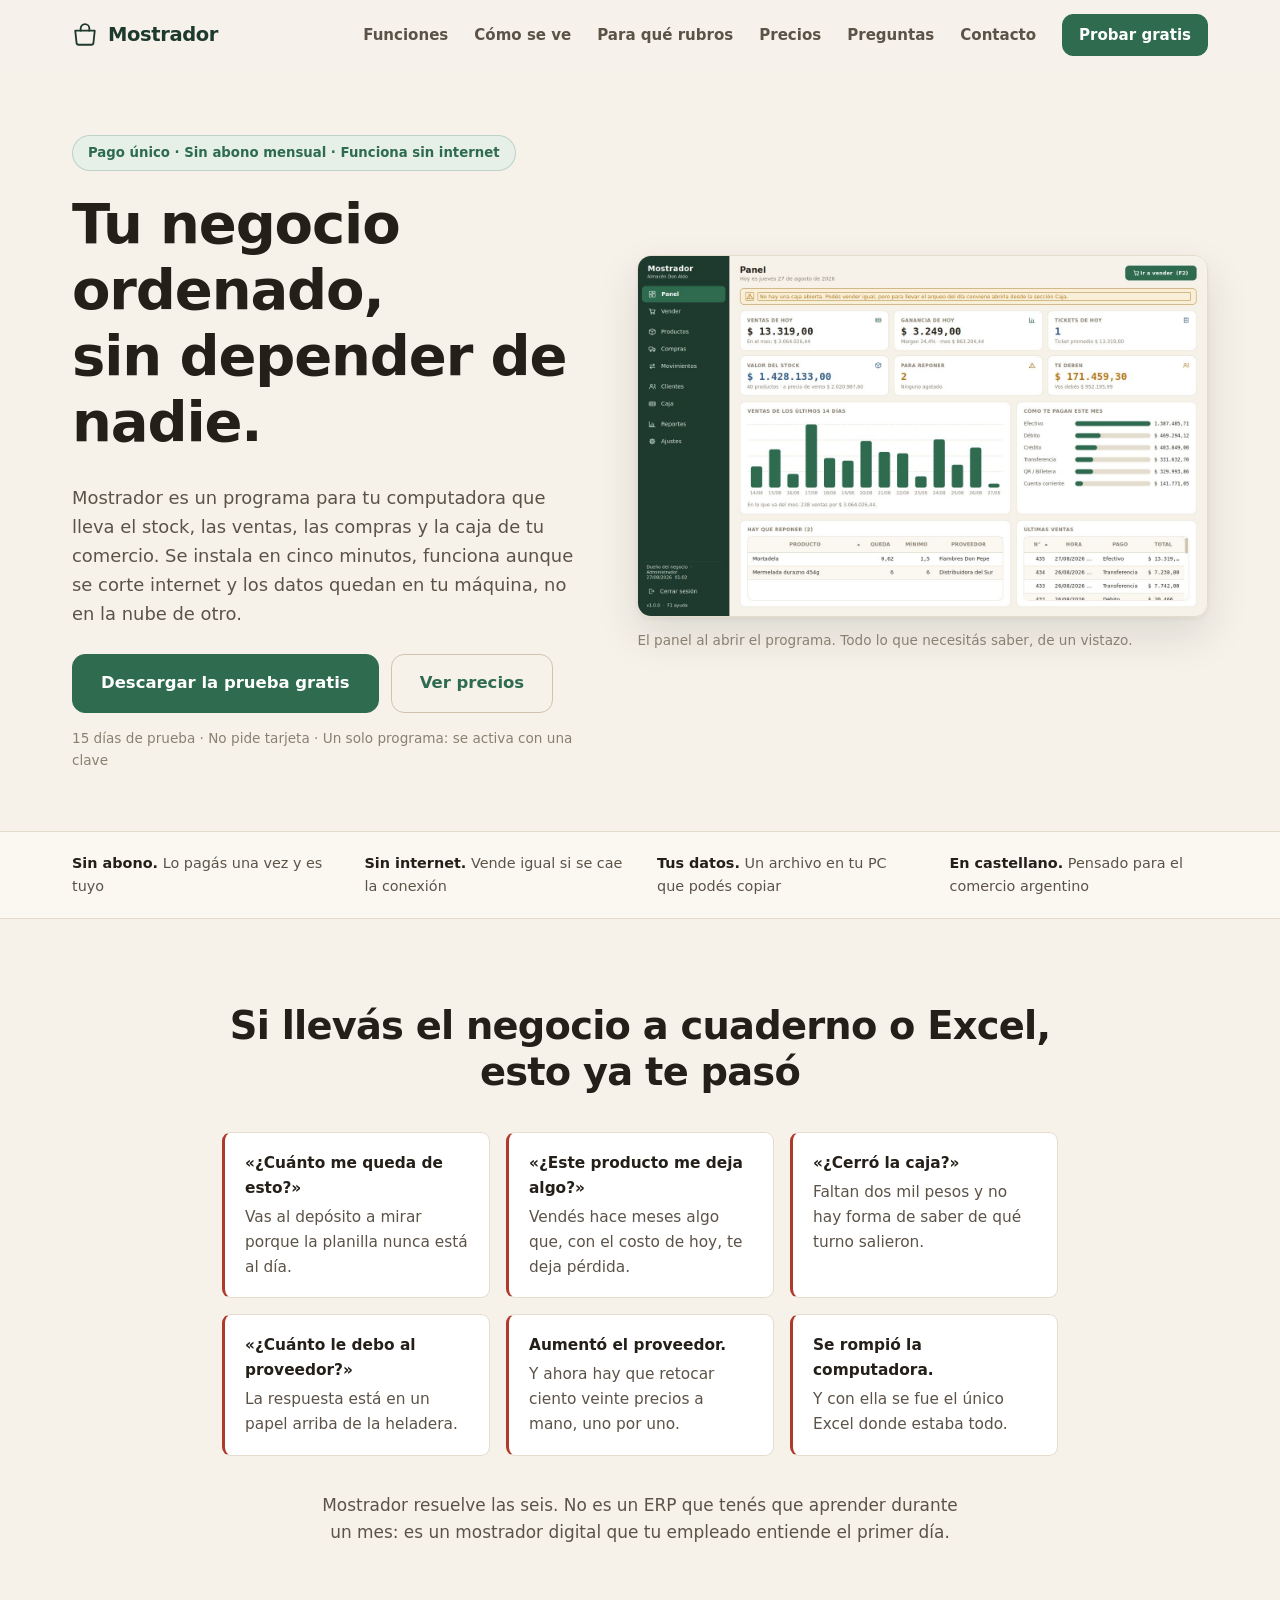
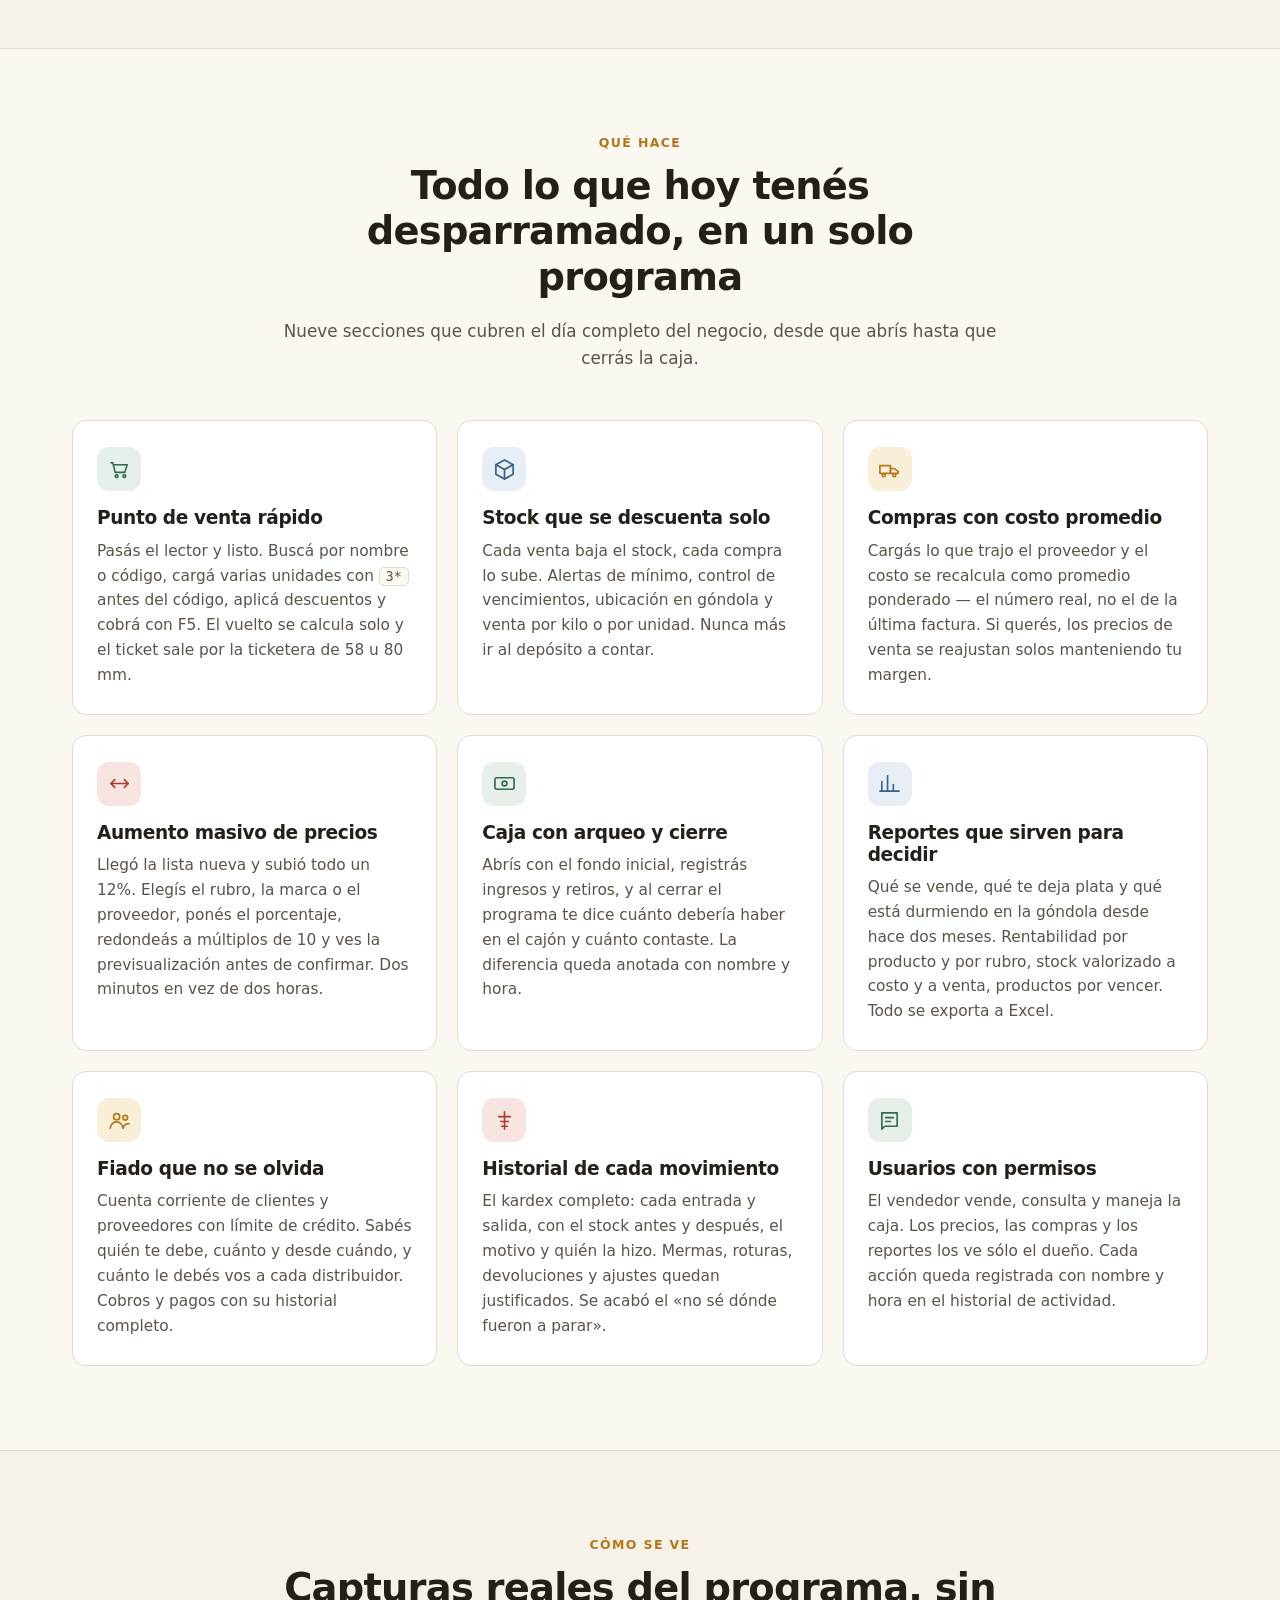
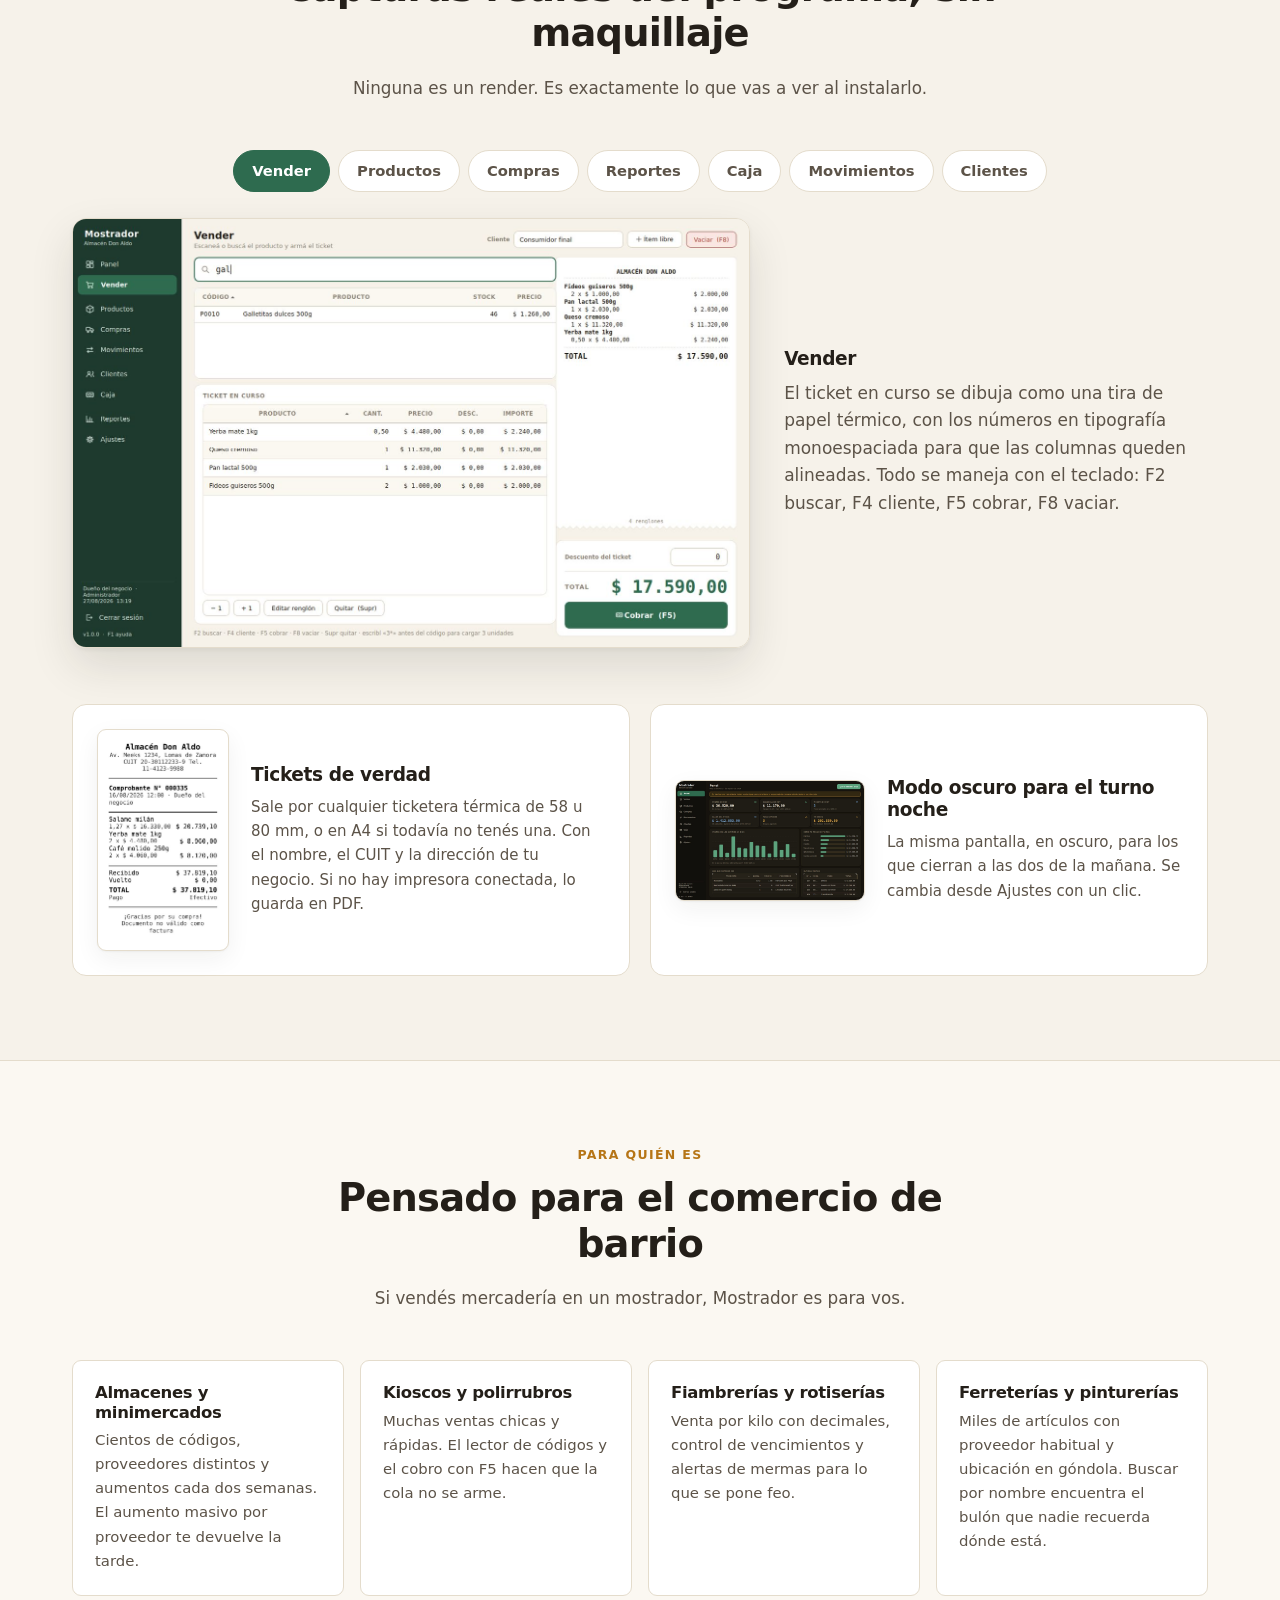
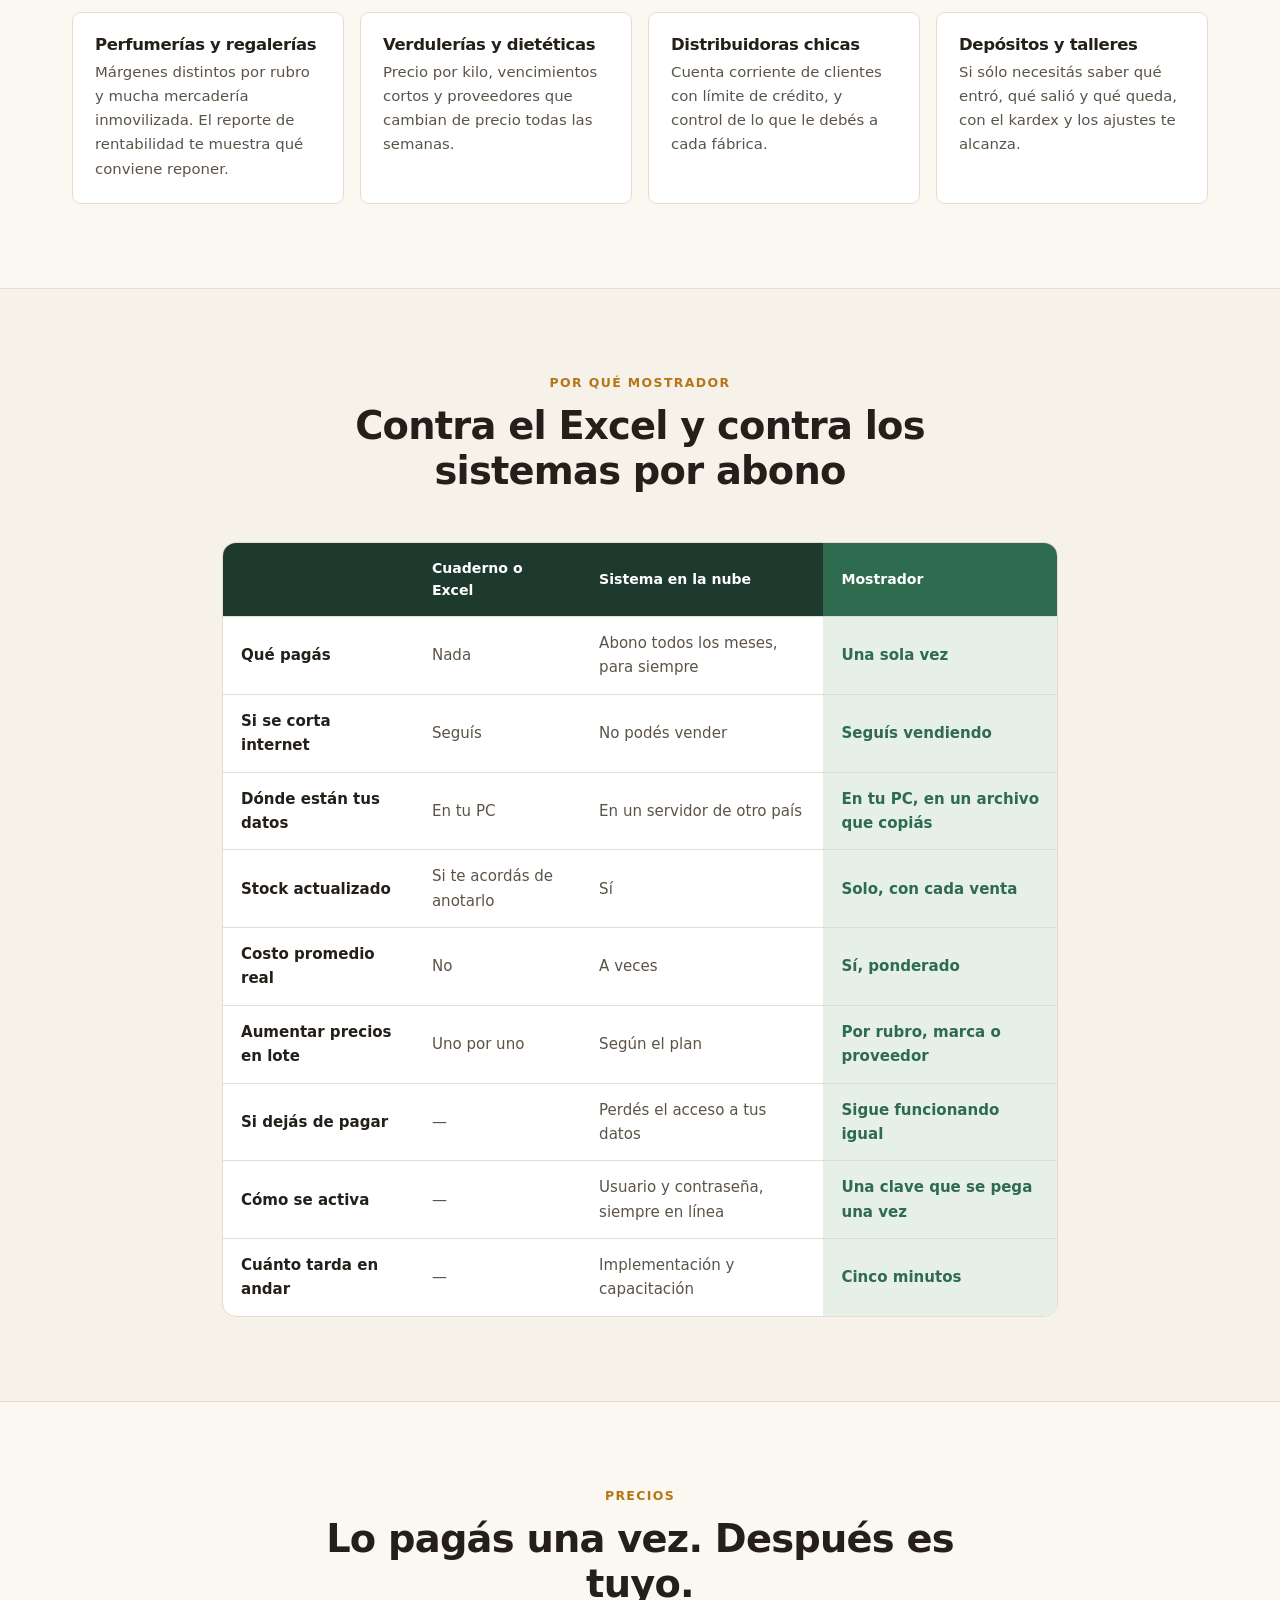
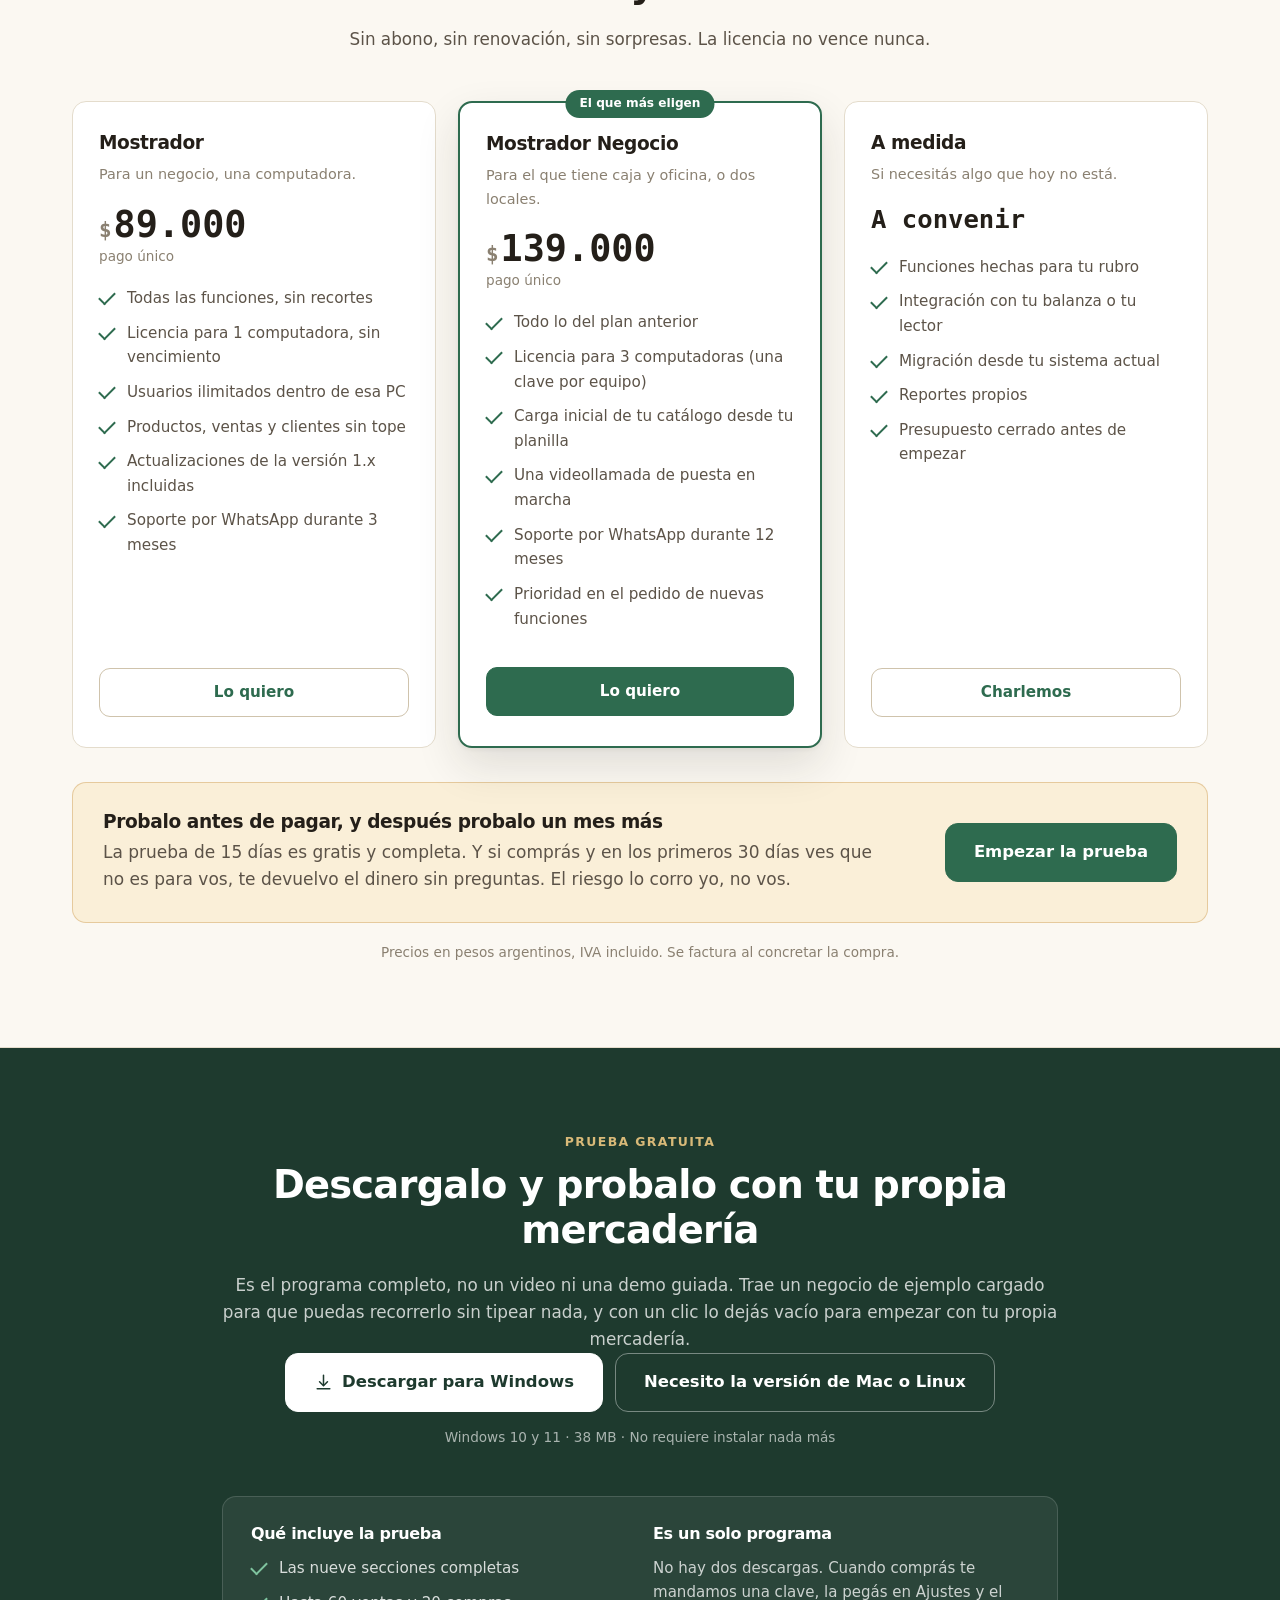
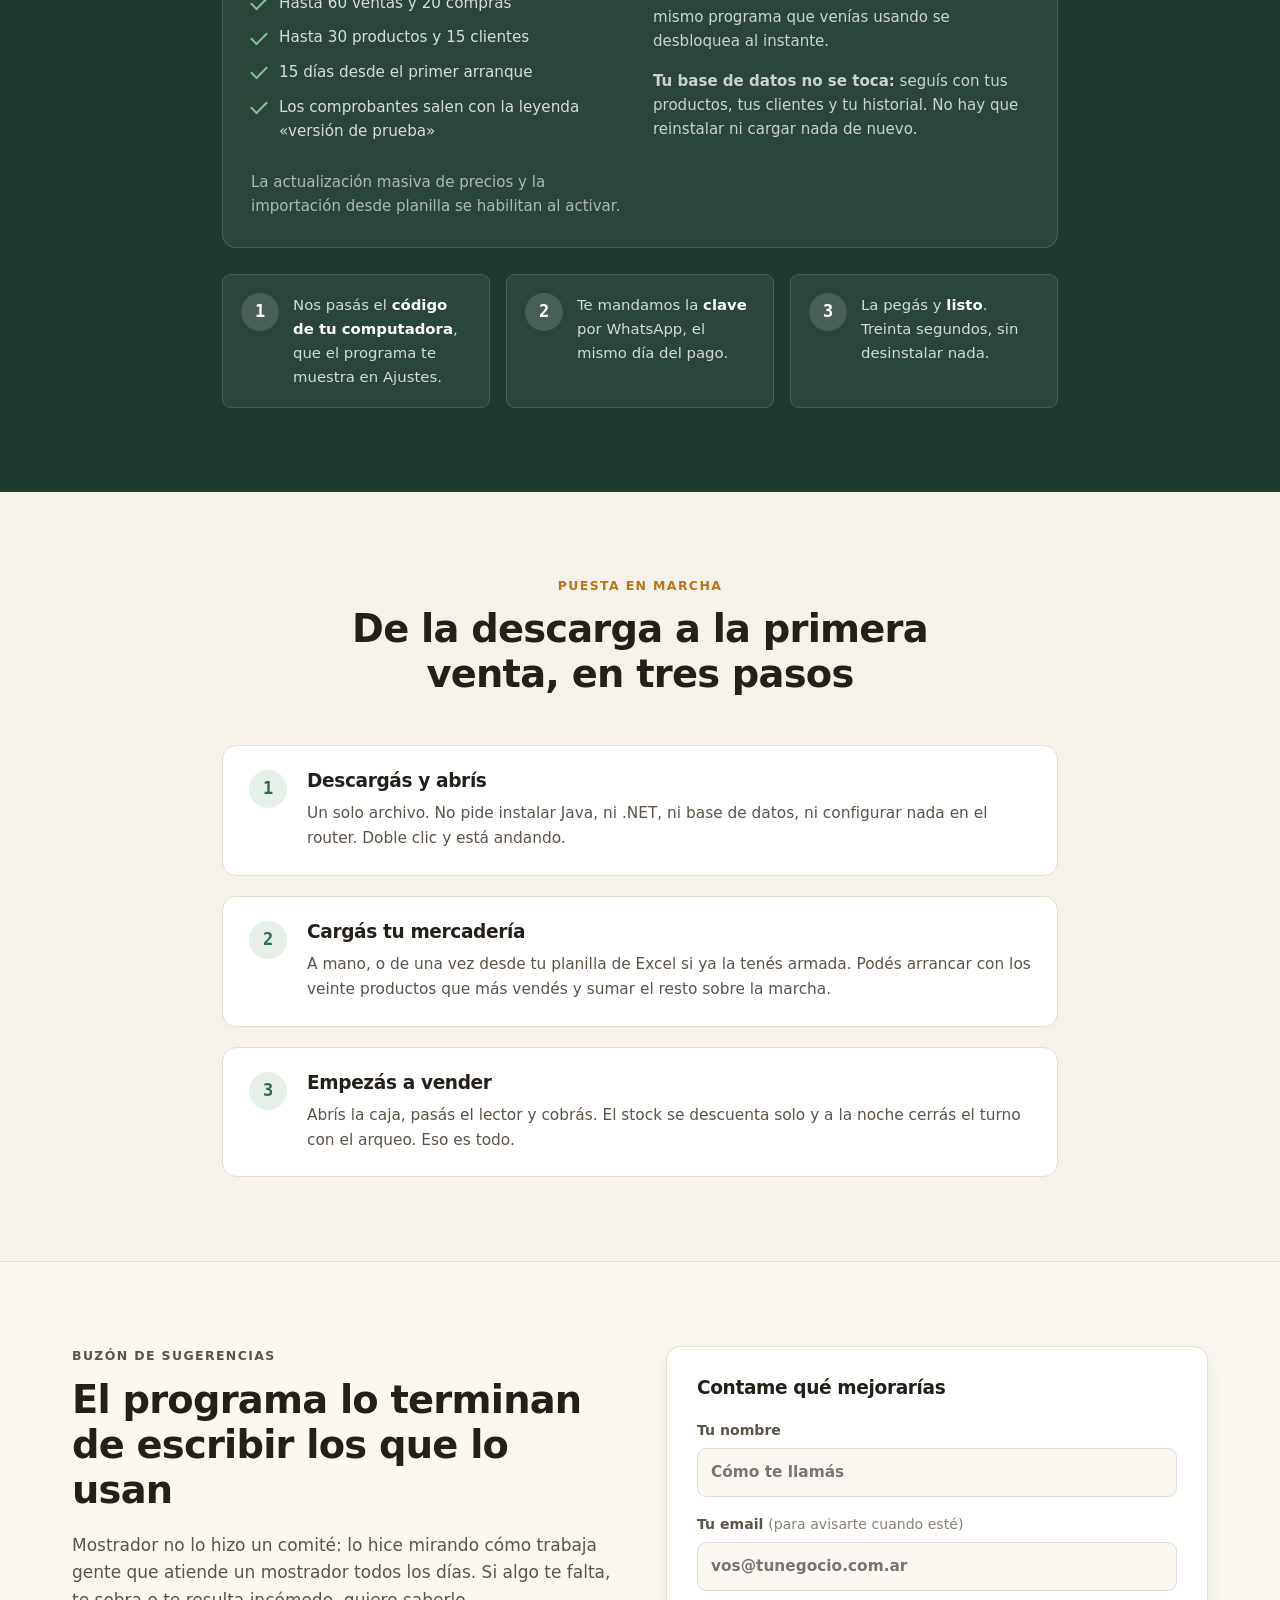
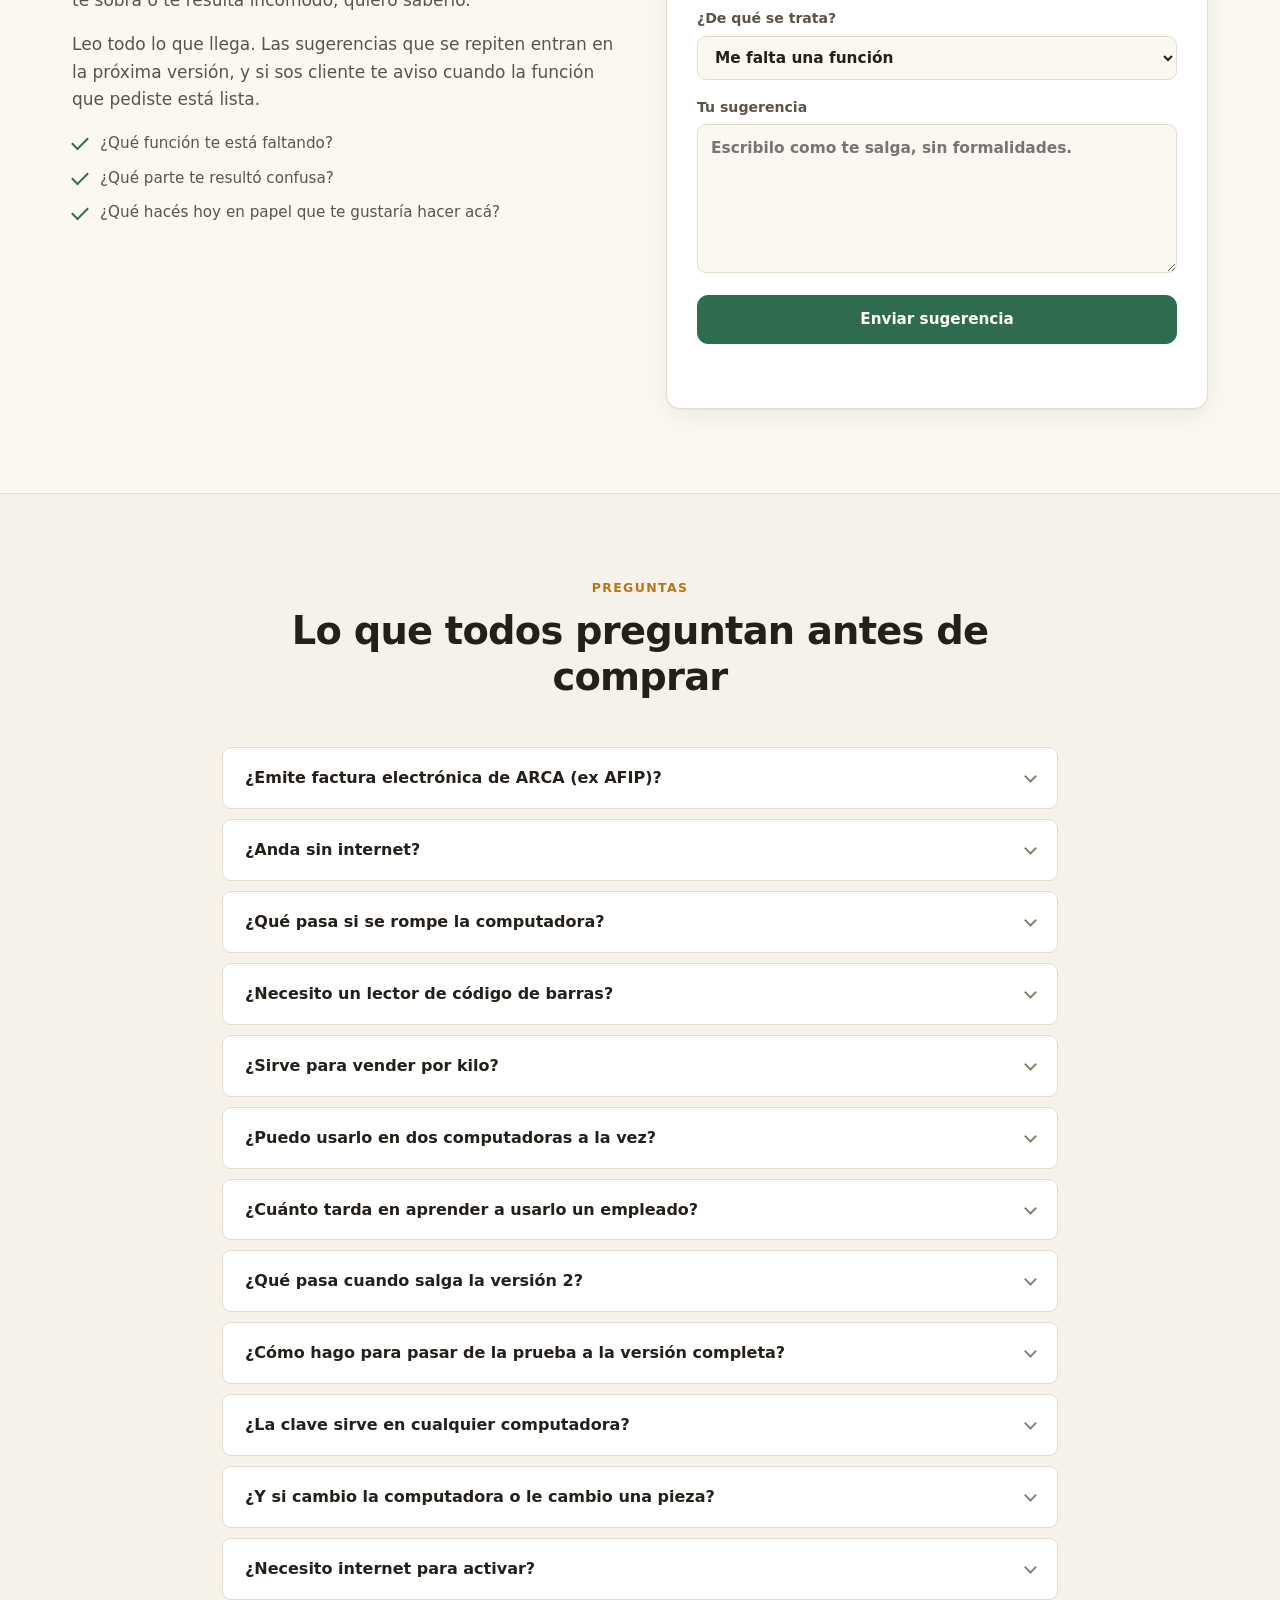
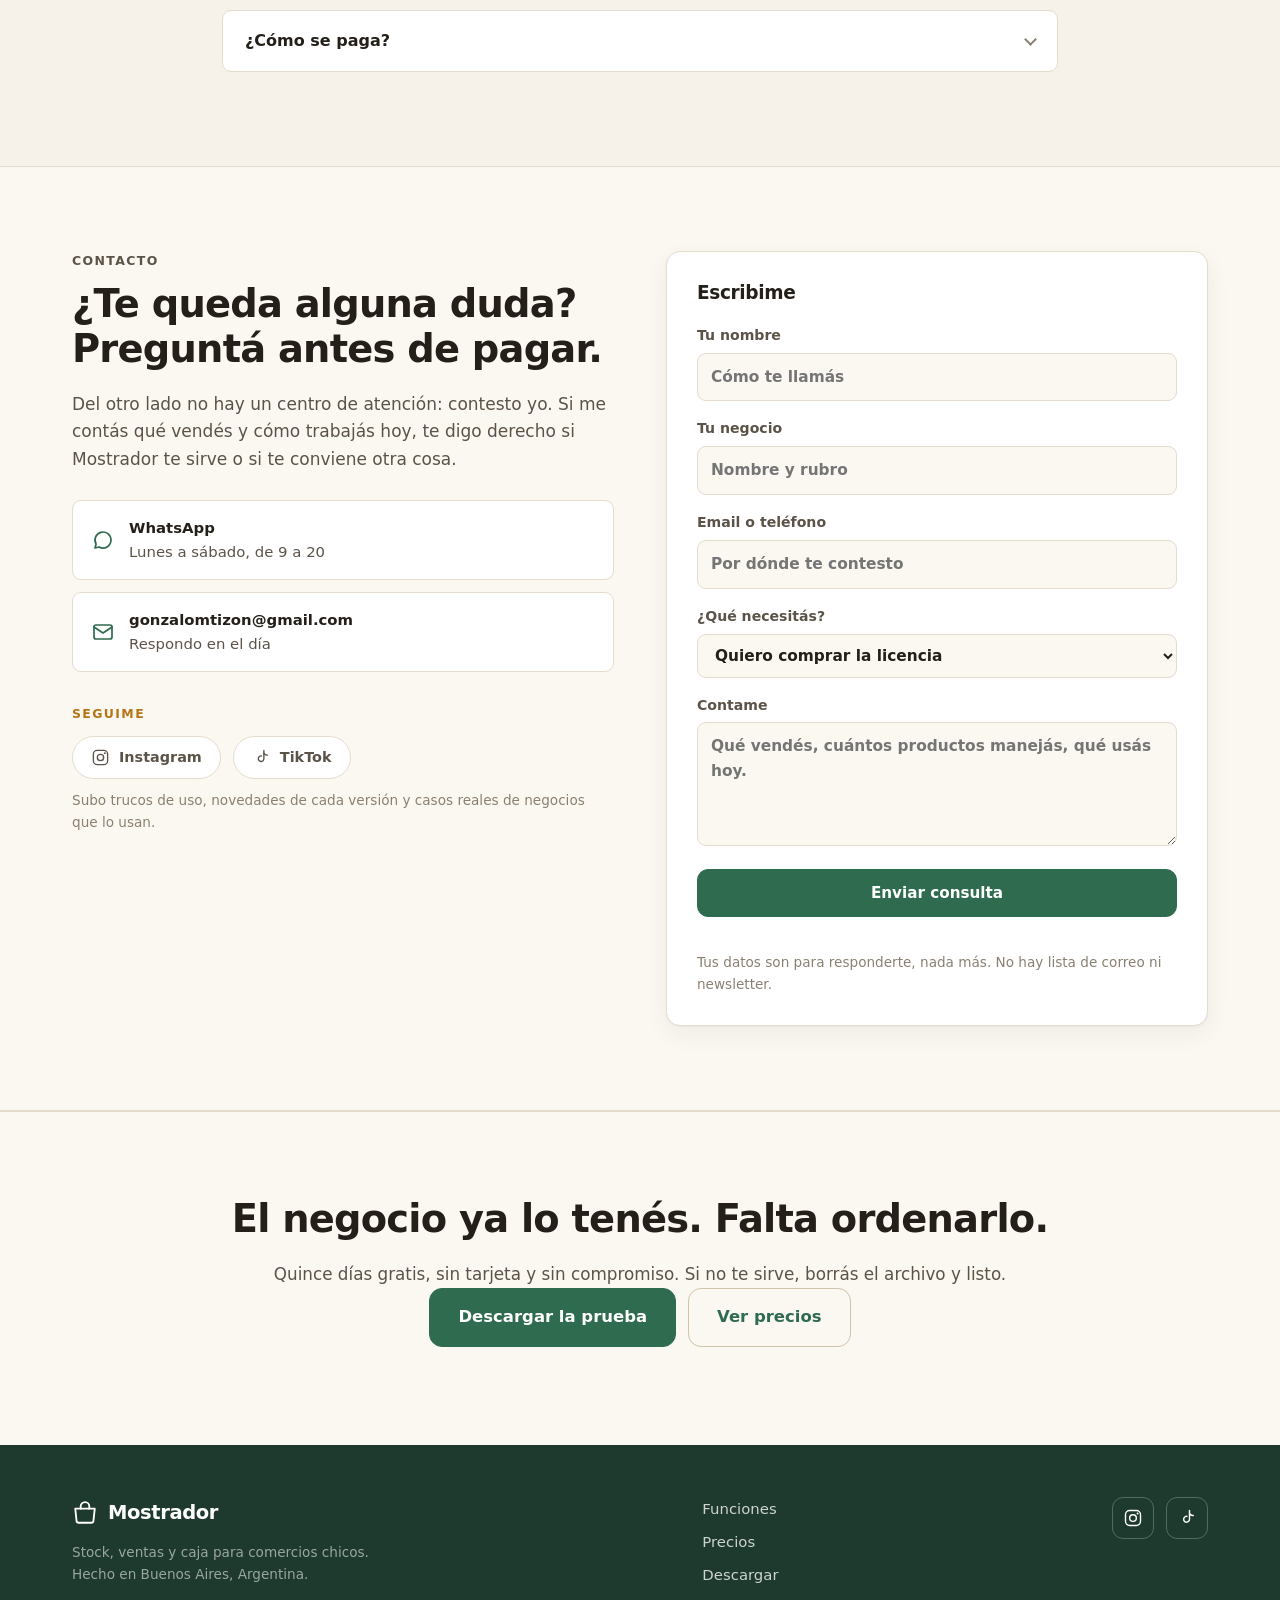
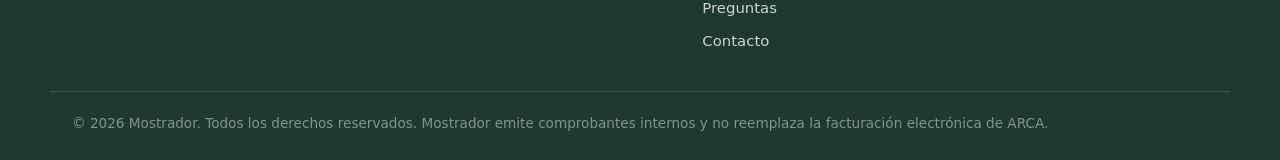
==== commit 993a1def: "Add files via upload" ====
--- a/index.html
+++ b/index.html
@@ -75,7 +75,7 @@
 <section class="hero">
   <div class="contenedor hero-in">
     <div class="hero-texto revelar">
-      <p class="pastilla">Pago único · Sin abono mensual · Anda sin internet</p>
+      <p class="pastilla">Pago único · Sin abono mensual · Funciona sin internet</p>
       <h1>Tu negocio ordenado,<br>sin depender de nadie.</h1>
       <p class="bajada">
         Mostrador es un programa para tu computadora que lleva el stock, las ventas,
--- a/assets/estilos.css
+++ b/assets/estilos.css
@@ -0,0 +1,390 @@
+/* ═══════════════════════════════════════════════════════════════
+   Mostrador — hoja de estilos
+   La paleta es exactamente la del programa, para que la web y la
+   aplicación se sientan la misma cosa.
+   ═══════════════════════════════════════════════════════════════ */
+
+:root{
+  --fondo:#F6F2EA;
+  --superficie:#FFFFFF;
+  --superficie2:#FBF8F2;
+  --borde:#E4DCCC;
+  --borde-fuerte:#CFC3AC;
+  --tinta:#241F19;
+  --tinta-media:#5C5348;
+  --tinta-suave:#8A8071;
+  --verde:#2E6B4F;
+  --verde-oscuro:#245740;
+  --verde-suave:#E6F0E9;
+  --botella:#1E3A2E;
+  --miel:#B67516;
+  --miel-suave:#FAEFD8;
+  --ladrillo:#AF3A2B;
+  --azul:#345F8B;
+
+  --ui:'Inter','Segoe UI',system-ui,-apple-system,'Helvetica Neue',Arial,sans-serif;
+  --mono:'JetBrains Mono','Cascadia Mono','SF Mono',Consolas,Menlo,'DejaVu Sans Mono',monospace;
+
+  --radio:14px;
+  --radio-chico:9px;
+  --sombra:0 1px 2px rgba(36,31,25,.04), 0 8px 24px rgba(36,31,25,.06);
+  --sombra-alta:0 2px 4px rgba(36,31,25,.05), 0 18px 44px rgba(36,31,25,.12);
+  --ancho:1180px;
+}
+
+*,*::before,*::after{box-sizing:border-box}
+html{scroll-behavior:smooth;scroll-padding-top:84px;-webkit-text-size-adjust:100%}
+body{
+  margin:0;background:var(--fondo);color:var(--tinta);
+  font-family:var(--ui);font-size:17px;line-height:1.62;
+  -webkit-font-smoothing:antialiased;
+}
+img{max-width:100%;height:auto;display:block}
+a{color:var(--verde);text-decoration:none}
+a:hover{text-decoration:underline}
+h1,h2,h3{line-height:1.18;letter-spacing:-.02em;margin:0 0 .5em}
+h1{font-size:clamp(2.1rem,5vw,3.5rem);font-weight:800}
+h2{font-size:clamp(1.65rem,3.4vw,2.4rem);font-weight:750}
+h3{font-size:1.16rem;font-weight:700}
+p{margin:0 0 1em}
+code{font-family:var(--mono);background:var(--superficie2);border:1px solid var(--borde);
+     border-radius:5px;padding:1px 6px;font-size:.86em}
+:focus-visible{outline:3px solid var(--azul);outline-offset:2px;border-radius:4px}
+
+.saltar{position:absolute;left:-9999px;background:var(--botella);color:#fff;padding:10px 16px;z-index:200}
+.saltar:focus{left:12px;top:12px}
+
+.contenedor{width:100%;max-width:var(--ancho);margin:0 auto;padding:0 22px}
+.angosto{max-width:880px}
+.centro{text-align:center}
+.letra-chica{font-size:.85rem;color:var(--tinta-suave);margin:0}
+.letra-chica.claro{color:rgba(255,255,255,.62)}
+
+/* ── barra superior ───────────────────────────────────────────── */
+.barra{
+  position:sticky;top:0;z-index:100;
+  background:rgba(246,242,234,.86);backdrop-filter:blur(12px);
+  border-bottom:1px solid transparent;transition:border-color .2s,box-shadow .2s;
+}
+.barra.pegada{border-bottom-color:var(--borde);box-shadow:0 4px 20px rgba(36,31,25,.05)}
+.barra-in{display:flex;align-items:center;justify-content:space-between;height:70px;gap:20px}
+.logo{display:flex;align-items:center;gap:10px;color:var(--botella);font-weight:800;
+      font-size:1.22rem;letter-spacing:-.02em}
+.logo:hover{text-decoration:none}
+.logo svg{width:26px;height:26px;fill:none;stroke:currentColor;stroke-width:1.7;
+          stroke-linecap:round;stroke-linejoin:round}
+.nav{display:flex;align-items:center;gap:26px}
+.nav a{color:var(--tinta-media);font-size:.94rem;font-weight:550}
+.nav a:hover{color:var(--verde);text-decoration:none}
+.nav a.btn{color:#fff}
+.hamburguesa{display:none;background:none;border:0;padding:10px;cursor:pointer}
+.hamburguesa span{display:block;width:22px;height:2px;background:var(--tinta);
+                  border-radius:2px;transition:.25s}
+.hamburguesa span+span{margin-top:5px}
+.hamburguesa[aria-expanded="true"] span:nth-child(1){transform:translateY(7px) rotate(45deg)}
+.hamburguesa[aria-expanded="true"] span:nth-child(2){opacity:0}
+.hamburguesa[aria-expanded="true"] span:nth-child(3){transform:translateY(-7px) rotate(-45deg)}
+
+/* ── botones ──────────────────────────────────────────────────── */
+.btn{
+  display:inline-flex;align-items:center;justify-content:center;gap:9px;
+  background:var(--verde);color:#fff;border:1.5px solid var(--verde);
+  padding:11px 20px;border-radius:11px;font:inherit;font-weight:650;font-size:.95rem;
+  cursor:pointer;transition:transform .12s,background .18s,box-shadow .18s;white-space:nowrap;
+}
+.btn:hover{background:var(--verde-oscuro);border-color:var(--verde-oscuro);
+           text-decoration:none;transform:translateY(-1px);box-shadow:var(--sombra)}
+.btn:active{transform:translateY(0)}
+.btn svg{width:19px;height:19px;fill:none;stroke:currentColor;stroke-width:1.9;
+         stroke-linecap:round;stroke-linejoin:round}
+.btn-grande{padding:15px 28px;font-size:1.03rem;border-radius:13px}
+.btn-chico{padding:8px 16px;font-size:.9rem}
+.btn-fantasma{background:transparent;color:var(--verde);border-color:var(--borde-fuerte)}
+.btn-fantasma:hover{background:var(--verde-suave);border-color:var(--verde);color:var(--verde)}
+.btn-claro{background:#fff;color:var(--botella);border-color:#fff}
+.btn-claro:hover{background:#F1EDE3;border-color:#F1EDE3;color:var(--botella)}
+.btn-fantasma-claro{background:transparent;color:#fff;border-color:rgba(255,255,255,.4)}
+.btn-fantasma-claro:hover{background:rgba(255,255,255,.1);border-color:#fff;color:#fff}
+.bloque{width:100%}
+.botonera{display:flex;flex-wrap:wrap;gap:12px;margin-bottom:14px}
+.botonera.centro{justify-content:center}
+
+/* ── hero ─────────────────────────────────────────────────────── */
+.hero{padding:64px 0 0;overflow:hidden}
+.hero-in{display:grid;grid-template-columns:minmax(0,1fr) minmax(0,1.12fr);
+         gap:56px;align-items:center}
+.pastilla{
+  display:inline-block;background:var(--verde-suave);color:var(--verde);
+  border:1px solid rgba(46,107,79,.22);border-radius:999px;
+  padding:6px 15px;font-size:.83rem;font-weight:650;margin:0 0 20px;
+}
+.bajada{font-size:1.12rem;color:var(--tinta-media);max-width:33em;margin-bottom:26px}
+.hero-figura{margin:0}
+.hero-figura img{
+  border-radius:var(--radio);border:1px solid var(--borde);box-shadow:var(--sombra-alta);
+}
+.hero-figura figcaption{margin-top:12px;font-size:.85rem;color:var(--tinta-suave)}
+.tira-confianza{margin-top:60px;border-top:1px solid var(--borde);
+                border-bottom:1px solid var(--borde);background:var(--superficie2)}
+.tira-in{display:grid;grid-template-columns:repeat(auto-fit,minmax(240px,1fr));
+         gap:14px 34px;padding-top:20px;padding-bottom:20px}
+.tira-in span{font-size:.9rem;color:var(--tinta-media)}
+.tira-in b{color:var(--tinta)}
+
+/* ── secciones ────────────────────────────────────────────────── */
+.seccion{padding:84px 0}
+.fondo-claro{background:var(--superficie2);border-top:1px solid var(--borde);
+             border-bottom:1px solid var(--borde)}
+.cabecera-seccion{max-width:720px;margin:0 auto 48px;text-align:center}
+.rotulo{font-size:.78rem;font-weight:750;letter-spacing:.11em;text-transform:uppercase;
+        color:var(--miel);margin:0 0 10px}
+.rotulo.claro{color:#D8B978}
+.bajada-seccion{color:var(--tinta-media);font-size:1.05rem;margin:0}
+.bajada-seccion.claro{color:rgba(255,255,255,.76)}
+.cierre-seccion{margin-top:36px;font-size:1.06rem;color:var(--tinta-media);
+                max-width:38em;margin-inline:auto}
+
+/* ── dolores ──────────────────────────────────────────────────── */
+.dolores{display:grid;grid-template-columns:repeat(auto-fit,minmax(250px,1fr));
+         gap:16px;margin-top:38px;text-align:left}
+.dolor{background:var(--superficie);border:1px solid var(--borde);border-left:3px solid var(--ladrillo);
+       border-radius:var(--radio-chico);padding:18px 20px;font-size:.96rem;color:var(--tinta-media)}
+.dolor b{display:block;color:var(--tinta);margin-bottom:4px}
+
+/* ── funciones ────────────────────────────────────────────────── */
+.grilla-funciones{display:grid;grid-template-columns:repeat(auto-fit,minmax(300px,1fr));gap:20px}
+.tarjeta{background:var(--superficie);border:1px solid var(--borde);border-radius:var(--radio);
+         padding:26px 24px;transition:transform .2s,box-shadow .2s,border-color .2s}
+.tarjeta:hover{transform:translateY(-3px);box-shadow:var(--sombra);border-color:var(--borde-fuerte)}
+.tarjeta p{margin:0;color:var(--tinta-media);font-size:.96rem}
+.icono{display:inline-flex;align-items:center;justify-content:center;
+       width:44px;height:44px;border-radius:12px;margin-bottom:16px}
+.icono svg{width:23px;height:23px;fill:none;stroke:currentColor;stroke-width:1.7;
+           stroke-linecap:round;stroke-linejoin:round}
+.icono.verde{background:var(--verde-suave);color:var(--verde)}
+.icono.azul{background:#E7EEF6;color:var(--azul)}
+.icono.miel{background:var(--miel-suave);color:var(--miel)}
+.icono.ladrillo{background:#F8E5E1;color:var(--ladrillo)}
+
+/* ── pestañas con capturas ────────────────────────────────────── */
+.pestanas-botones{display:flex;flex-wrap:wrap;gap:8px;justify-content:center;margin-bottom:26px}
+.pestanas-botones button{
+  background:var(--superficie);border:1px solid var(--borde);border-radius:999px;
+  padding:8px 18px;font:inherit;font-size:.92rem;font-weight:600;color:var(--tinta-media);cursor:pointer;
+  transition:.18s;
+}
+.pestanas-botones button:hover{border-color:var(--borde-fuerte)}
+.pestanas-botones button.activa{background:var(--verde);border-color:var(--verde);color:#fff}
+.panel{display:none}
+.panel.activo{display:grid;grid-template-columns:minmax(0,1.6fr) minmax(0,1fr);gap:34px;
+              align-items:center;animation:aparecer .35s ease}
+.panel img{border-radius:var(--radio);border:1px solid var(--borde);box-shadow:var(--sombra-alta)}
+.panel-texto p{color:var(--tinta-media);margin:0}
+@keyframes aparecer{from{opacity:0;transform:translateY(8px)}to{opacity:1;transform:none}}
+
+.dos-columnas{display:grid;grid-template-columns:1fr 1fr;gap:20px;margin-top:56px}
+.mini-tarjeta{background:var(--superficie);border:1px solid var(--borde);border-radius:var(--radio);
+              padding:24px;display:flex;gap:22px;align-items:center}
+.mini-tarjeta img{border-radius:var(--radio-chico);border:1px solid var(--borde);
+                  max-width:190px;box-shadow:var(--sombra)}
+.mini-tarjeta .mini-ticket{max-width:132px;background:#fff;padding:6px}
+.mini-tarjeta p{margin:0;color:var(--tinta-media);font-size:.94rem}
+
+/* ── rubros ───────────────────────────────────────────────────── */
+.grilla-rubros{display:grid;grid-template-columns:repeat(auto-fit,minmax(255px,1fr));gap:16px}
+.rubro{background:var(--superficie);border:1px solid var(--borde);border-radius:var(--radio-chico);
+       padding:22px}
+.rubro h3{font-size:1.03rem;margin-bottom:6px}
+.rubro p{margin:0;font-size:.93rem;color:var(--tinta-media)}
+
+/* ── comparativa ──────────────────────────────────────────────── */
+.tabla-envoltorio{overflow-x:auto;border:1px solid var(--borde);border-radius:var(--radio);
+                  background:var(--superficie)}
+.comparativa{width:100%;border-collapse:collapse;min-width:660px;font-size:.94rem}
+.comparativa th,.comparativa td{padding:14px 18px;text-align:left;border-bottom:1px solid var(--borde)}
+.comparativa thead th{background:var(--botella);color:#fff;font-weight:650;font-size:.88rem}
+.comparativa thead th.destacada{background:var(--verde)}
+.comparativa tbody tr:last-child td{border-bottom:0}
+.comparativa tbody td:first-child{font-weight:600;color:var(--tinta)}
+.comparativa td{color:var(--tinta-media)}
+.comparativa td.destacada{background:var(--verde-suave);color:var(--verde);font-weight:650}
+
+/* ── precios ──────────────────────────────────────────────────── */
+.grilla-precios{display:grid;grid-template-columns:repeat(auto-fit,minmax(290px,1fr));
+                gap:22px;align-items:start}
+.plan{background:var(--superficie);border:1px solid var(--borde);border-radius:var(--radio);
+      padding:30px 26px;position:relative;display:flex;flex-direction:column;height:100%}
+.plan.destacado{border:2px solid var(--verde);box-shadow:var(--sombra-alta)}
+.etiqueta-plan{position:absolute;top:-13px;left:50%;transform:translateX(-50%);
+               background:var(--verde);color:#fff;font-size:.76rem;font-weight:700;
+               padding:4px 14px;border-radius:999px;margin:0;white-space:nowrap}
+.plan-para{color:var(--tinta-suave);font-size:.9rem;margin:0 0 18px}
+.precio{font-family:var(--mono);font-size:2.3rem;font-weight:700;color:var(--tinta);
+        margin:0 0 22px;line-height:1.1}
+.precio .moneda{font-size:1.3rem;color:var(--tinta-suave);margin-right:2px}
+.precio .unidad{display:block;font-family:var(--ui);font-size:.85rem;font-weight:500;
+                color:var(--tinta-suave);margin-top:4px}
+.precio-consultar{font-size:1.6rem}
+.lista-tildes{list-style:none;padding:0;margin:0 0 26px;flex:1}
+.lista-tildes li{position:relative;padding-left:28px;margin-bottom:10px;font-size:.95rem;
+                 color:var(--tinta-media)}
+.lista-tildes li::before{
+  content:"";position:absolute;left:0;top:.42em;width:16px;height:9px;
+  border-left:2.4px solid var(--verde);border-bottom:2.4px solid var(--verde);
+  transform:rotate(-45deg);
+}
+.lista-tildes.claro li{color:rgba(255,255,255,.82)}
+.lista-tildes.claro li::before{border-color:#7FC49F}
+.garantia{margin-top:34px;background:var(--miel-suave);border:1px solid rgba(182,117,22,.3);
+          border-radius:var(--radio);padding:28px 30px;display:flex;gap:28px;
+          align-items:center;justify-content:space-between;flex-wrap:wrap}
+.garantia h3{margin-bottom:6px}
+.garantia p{margin:0;color:var(--tinta-media);max-width:46em}
+.seccion .letra-chica.centro{margin-top:18px}
+
+/* ── descarga (bloque oscuro) ─────────────────────────────────── */
+.oscura{background:var(--botella);color:#fff}
+.oscura h2{color:#fff}
+.limites{display:grid;grid-template-columns:1fr 1fr;gap:26px;margin-top:48px;text-align:left;
+         background:rgba(255,255,255,.06);border:1px solid rgba(255,255,255,.14);
+         border-radius:var(--radio);padding:28px}
+.limites h3{color:#fff;font-size:1rem;margin-bottom:12px}
+.limites p{color:rgba(255,255,255,.76);font-size:.94rem}
+
+.pasos-activacion{display:grid;grid-template-columns:repeat(auto-fit,minmax(230px,1fr));
+                  gap:16px;margin-top:26px;text-align:left}
+.pasos-activacion > div{display:flex;gap:14px;align-items:flex-start;
+                        background:rgba(255,255,255,.06);border:1px solid rgba(255,255,255,.14);
+                        border-radius:var(--radio-chico);padding:18px}
+.pasos-activacion .numero{background:rgba(255,255,255,.14);color:#fff;flex:none}
+.pasos-activacion p{margin:0;color:rgba(255,255,255,.8);font-size:.93rem}
+.pasos-activacion b{color:#fff}
+
+/* ── pasos ────────────────────────────────────────────────────── */
+.pasos{list-style:none;padding:0;margin:0;display:grid;gap:20px}
+.pasos li{display:flex;gap:20px;align-items:flex-start;background:var(--superficie);
+          border:1px solid var(--borde);border-radius:var(--radio);padding:24px 26px}
+.numero{flex:none;width:38px;height:38px;border-radius:50%;background:var(--verde-suave);
+        color:var(--verde);font-family:var(--mono);font-weight:700;display:flex;
+        align-items:center;justify-content:center}
+.pasos p{margin:0;color:var(--tinta-media);font-size:.96rem}
+
+/* ── formularios ──────────────────────────────────────────────── */
+.dos-mitades{display:grid;grid-template-columns:1fr 1fr;gap:52px;align-items:start}
+.dos-mitades > div > p{color:var(--tinta-media)}
+.formulario{background:var(--superficie);border:1px solid var(--borde);
+            border-radius:var(--radio);padding:30px;box-shadow:var(--sombra)}
+.formulario h3{margin-bottom:20px}
+.formulario label{display:block;font-size:.88rem;font-weight:600;color:var(--tinta-media);
+                  margin-bottom:16px}
+.opcional{font-weight:400;color:var(--tinta-suave)}
+.formulario input,.formulario select,.formulario textarea{
+  width:100%;margin-top:6px;font:inherit;font-size:.96rem;color:var(--tinta);
+  background:var(--superficie2);border:1.5px solid var(--borde);border-radius:var(--radio-chico);
+  padding:11px 13px;transition:border-color .16s,background .16s;
+}
+.formulario input:focus,.formulario select:focus,.formulario textarea:focus{
+  outline:none;border-color:var(--verde);background:#fff}
+.formulario textarea{resize:vertical;min-height:96px}
+.formulario input.error,.formulario textarea.error{border-color:var(--ladrillo);background:#FCF1EF}
+.estado-form{margin:14px 0 0;font-size:.9rem;min-height:1.4em}
+.estado-form.ok{color:var(--verde);font-weight:600}
+.estado-form.mal{color:var(--ladrillo);font-weight:600}
+
+.contactos-directos{display:grid;gap:12px;margin:26px 0 32px}
+.contacto-directo{display:flex;align-items:center;gap:14px;background:var(--superficie);
+                  border:1px solid var(--borde);border-radius:var(--radio-chico);
+                  padding:15px 18px;color:var(--tinta-media);font-size:.93rem;transition:.18s}
+.contacto-directo:hover{border-color:var(--verde);text-decoration:none;transform:translateX(2px)}
+.contacto-directo b{color:var(--tinta)}
+.contacto-directo svg{width:24px;height:24px;flex:none;fill:none;stroke:var(--verde);
+                      stroke-width:1.7;stroke-linecap:round;stroke-linejoin:round}
+.redes-botones{display:flex;gap:12px;margin:12px 0 10px}
+.red{display:inline-flex;align-items:center;gap:9px;background:var(--superficie);
+     border:1px solid var(--borde);border-radius:999px;padding:9px 18px;
+     color:var(--tinta-media);font-size:.9rem;font-weight:600;transition:.18s}
+.red:hover{background:var(--botella);border-color:var(--botella);color:#fff;text-decoration:none}
+.red svg{width:19px;height:19px;fill:none;stroke:currentColor;stroke-width:1.7;
+         stroke-linecap:round;stroke-linejoin:round}
+
+/* ── acordeón ─────────────────────────────────────────────────── */
+.acordeon details{background:var(--superficie);border:1px solid var(--borde);
+                  border-radius:var(--radio-chico);margin-bottom:10px;overflow:hidden}
+.acordeon summary{cursor:pointer;padding:17px 52px 17px 22px;font-weight:650;font-size:1rem;
+                  position:relative;list-style:none}
+.acordeon summary::-webkit-details-marker{display:none}
+.acordeon summary::after{content:"";position:absolute;right:22px;top:24px;width:9px;height:9px;
+  border-right:2.2px solid var(--tinta-suave);border-bottom:2.2px solid var(--tinta-suave);
+  transform:rotate(45deg);transition:transform .2s}
+.acordeon details[open] summary::after{transform:rotate(-135deg)}
+.acordeon details[open]{border-color:var(--borde-fuerte)}
+.acordeon p{margin:0;padding:0 22px 20px;color:var(--tinta-media);font-size:.96rem}
+
+/* ── cierre y pie ─────────────────────────────────────────────── */
+.cierre-final{background:var(--superficie2);border-top:1px solid var(--borde)}
+.pie{background:var(--botella);color:rgba(255,255,255,.72);padding:52px 0 0}
+.pie .logo{color:#fff}
+.pie-in{display:flex;flex-wrap:wrap;gap:34px;justify-content:space-between;align-items:flex-start}
+.pie .letra-chica{color:rgba(255,255,255,.55);margin-top:12px}
+.pie-nav{display:flex;flex-direction:column;gap:9px}
+.pie-nav a{color:rgba(255,255,255,.78);font-size:.93rem}
+.pie-nav a:hover{color:#fff}
+.pie-redes{display:flex;gap:12px}
+.pie-redes a{display:inline-flex;align-items:center;justify-content:center;width:42px;height:42px;
+             border:1px solid rgba(255,255,255,.24);border-radius:11px;color:#fff;transition:.18s}
+.pie-redes a:hover{background:rgba(255,255,255,.12);border-color:#fff}
+.pie-redes svg{width:20px;height:20px;fill:none;stroke:currentColor;stroke-width:1.7;
+               stroke-linecap:round;stroke-linejoin:round}
+.pie-legal{margin-top:38px;padding-top:20px;padding-bottom:26px;
+           border-top:1px solid rgba(255,255,255,.14)}
+.pie-legal .letra-chica{color:rgba(255,255,255,.45);margin:0}
+
+/* ── barra fija en celular ────────────────────────────────────── */
+.barra-movil{display:none;position:fixed;bottom:0;left:0;right:0;z-index:90;
+             background:rgba(246,242,234,.94);backdrop-filter:blur(10px);
+             border-top:1px solid var(--borde);padding:11px 16px calc(11px + env(safe-area-inset-bottom))}
+
+/* ── animación de entrada ─────────────────────────────────────── */
+.revelar{opacity:0;transform:translateY(16px);transition:opacity .55s ease,transform .55s ease}
+.revelar.visible{opacity:1;transform:none}
+
+/* ── responsive ───────────────────────────────────────────────── */
+@media (max-width:980px){
+  .hero-in{grid-template-columns:1fr;gap:38px}
+  .panel.activo{grid-template-columns:1fr}
+  .dos-mitades{grid-template-columns:1fr;gap:34px}
+  .dos-columnas{grid-template-columns:1fr}
+  .limites{grid-template-columns:1fr}
+}
+@media (max-width:760px){
+  body{font-size:16px}
+  .seccion{padding:60px 0}
+  .hero{padding-top:44px}
+  .nav{
+    position:fixed;inset:70px 0 auto;flex-direction:column;align-items:stretch;gap:0;
+    background:var(--fondo);border-bottom:1px solid var(--borde);padding:10px 22px 22px;
+    transform:translateY(-140%);transition:transform .28s ease;box-shadow:var(--sombra);
+  }
+  .nav.abierto{transform:none}
+  .nav a{padding:13px 0;border-bottom:1px solid var(--borde);font-size:1rem}
+  .nav a.btn{margin-top:14px;border-bottom:0;justify-content:center}
+  .hamburguesa{display:block}
+  .barra-movil{display:block}
+  body{padding-bottom:74px}
+  .mini-tarjeta{flex-direction:column;align-items:flex-start}
+  .mini-tarjeta img{max-width:100%}
+  .mini-tarjeta .mini-ticket{max-width:120px}
+  .garantia{flex-direction:column;align-items:flex-start}
+  .tira-in{gap:10px}
+  .botonera .btn{width:100%}
+}
+
+@media (prefers-reduced-motion:reduce){
+  *{animation:none!important;transition:none!important;scroll-behavior:auto!important}
+  .revelar{opacity:1;transform:none}
+}
+
+@media print{
+  .barra,.barra-movil,.formulario,.pestanas-botones{display:none}
+  body{background:#fff}
+}
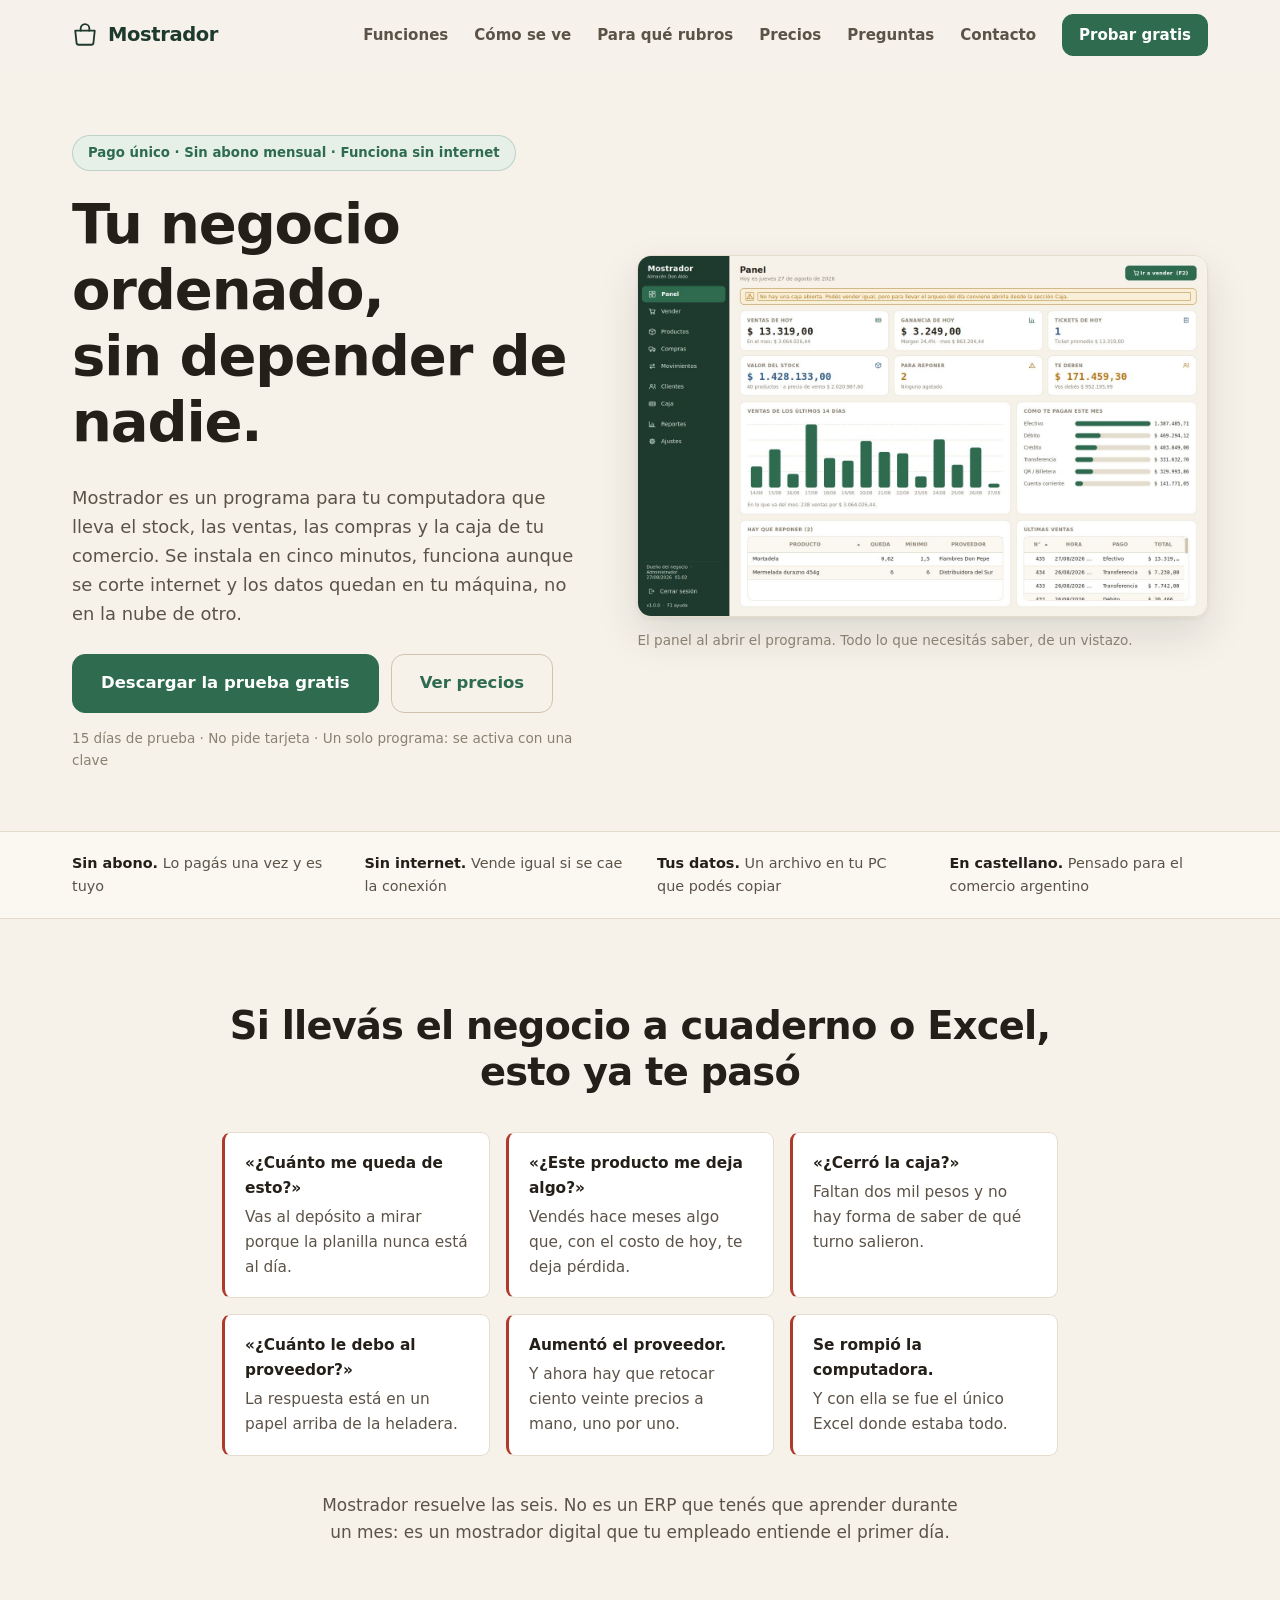
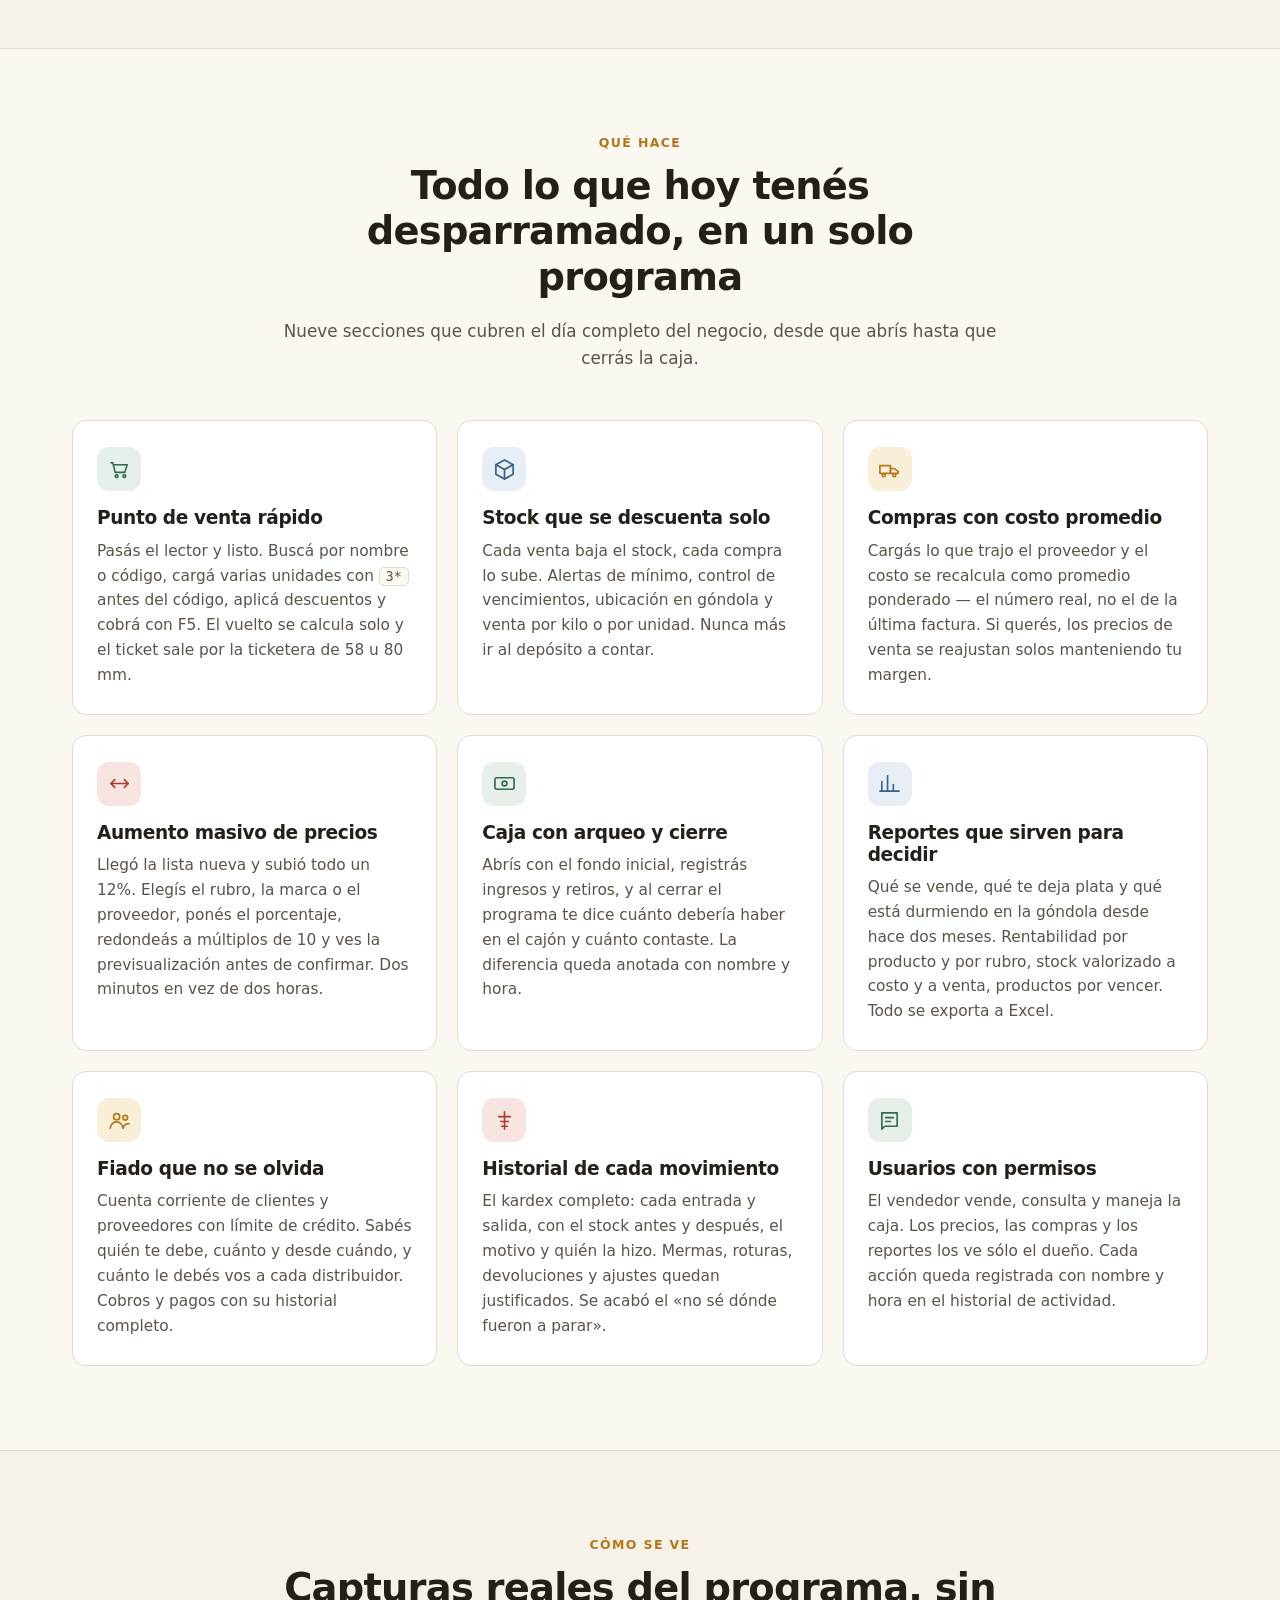
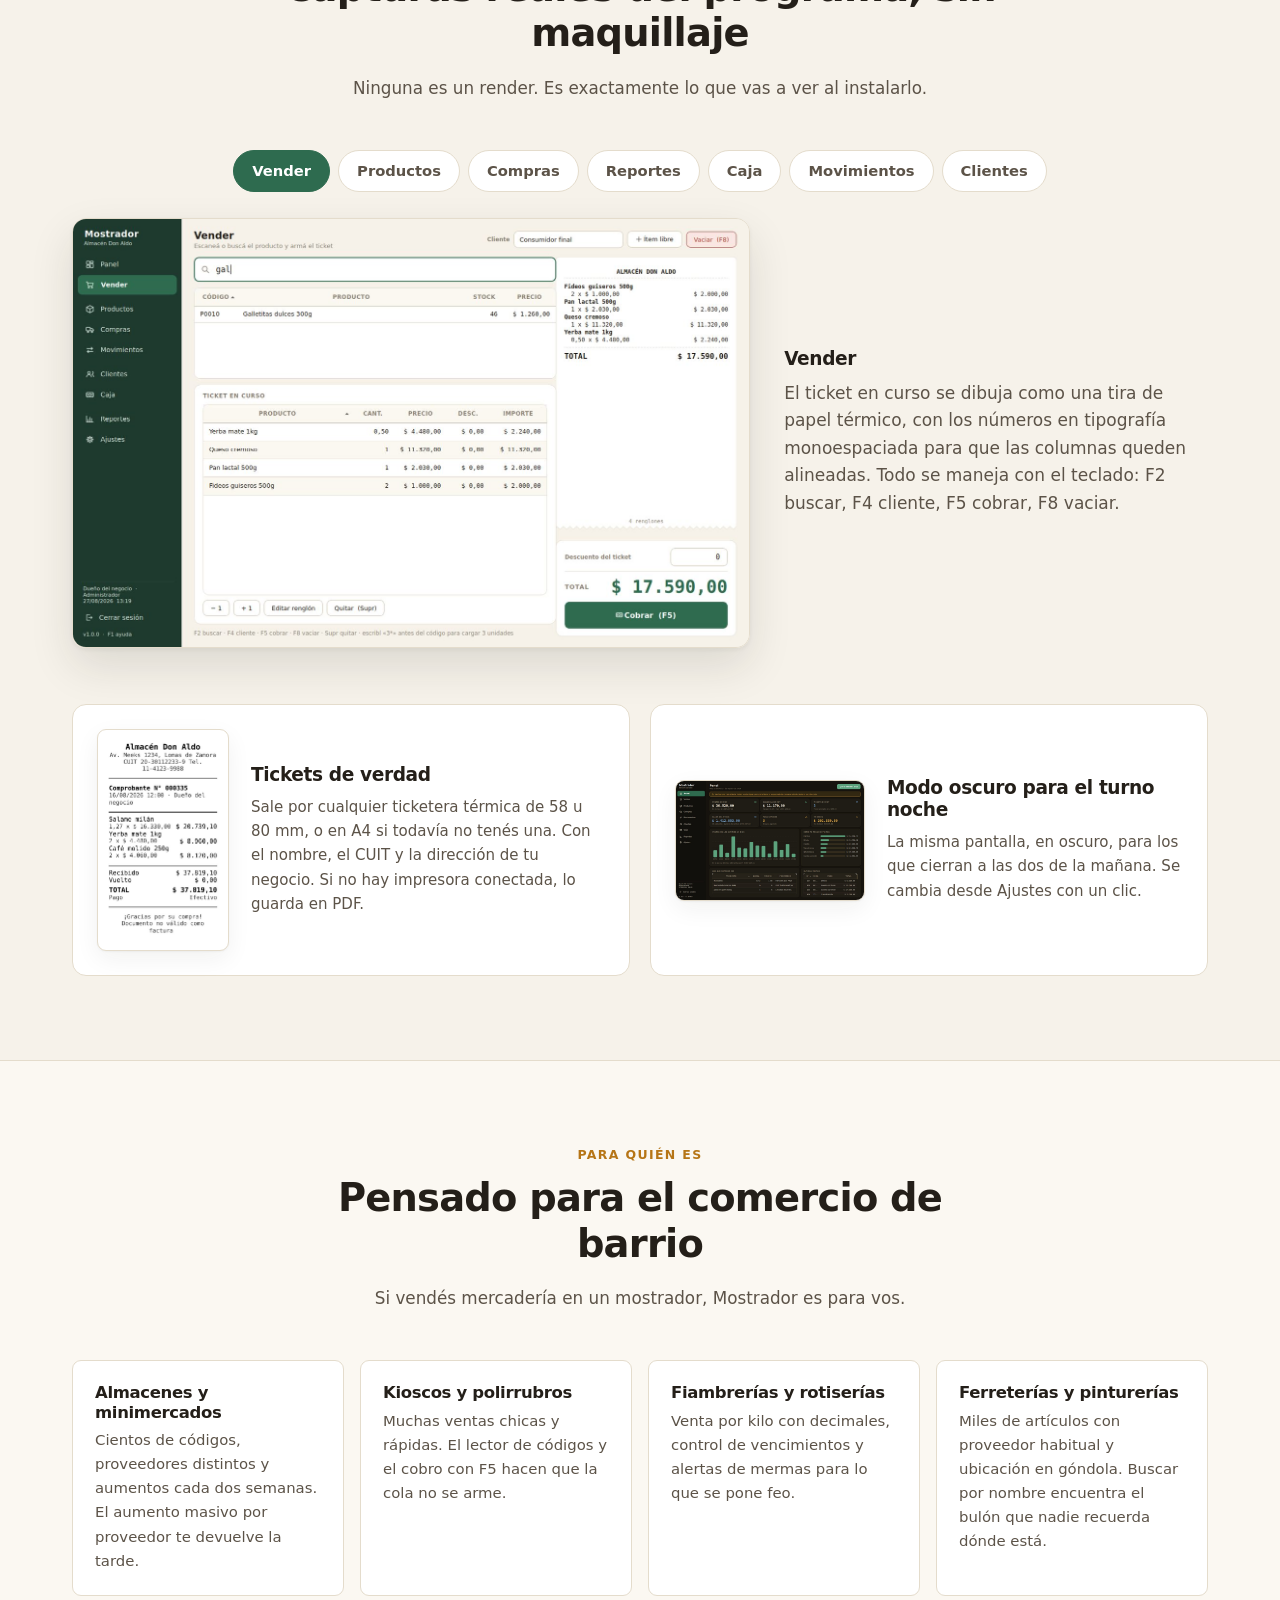
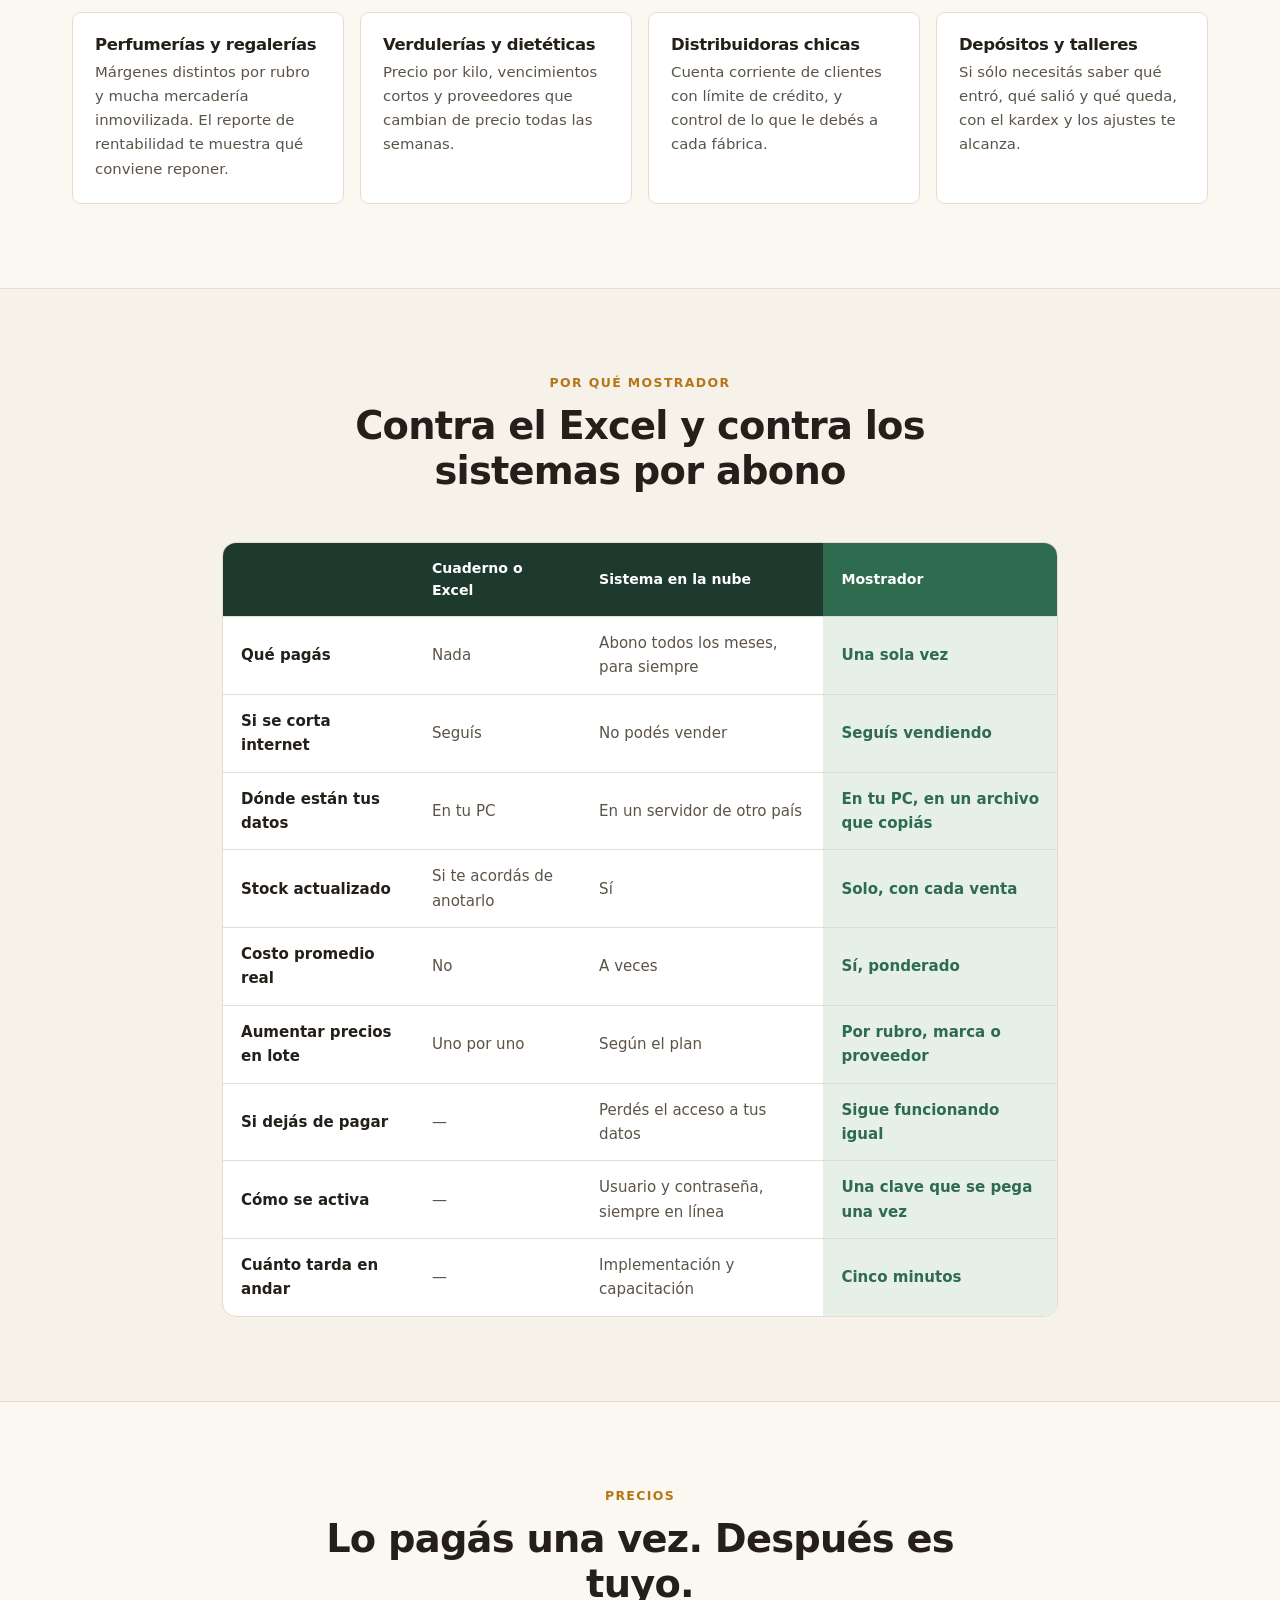
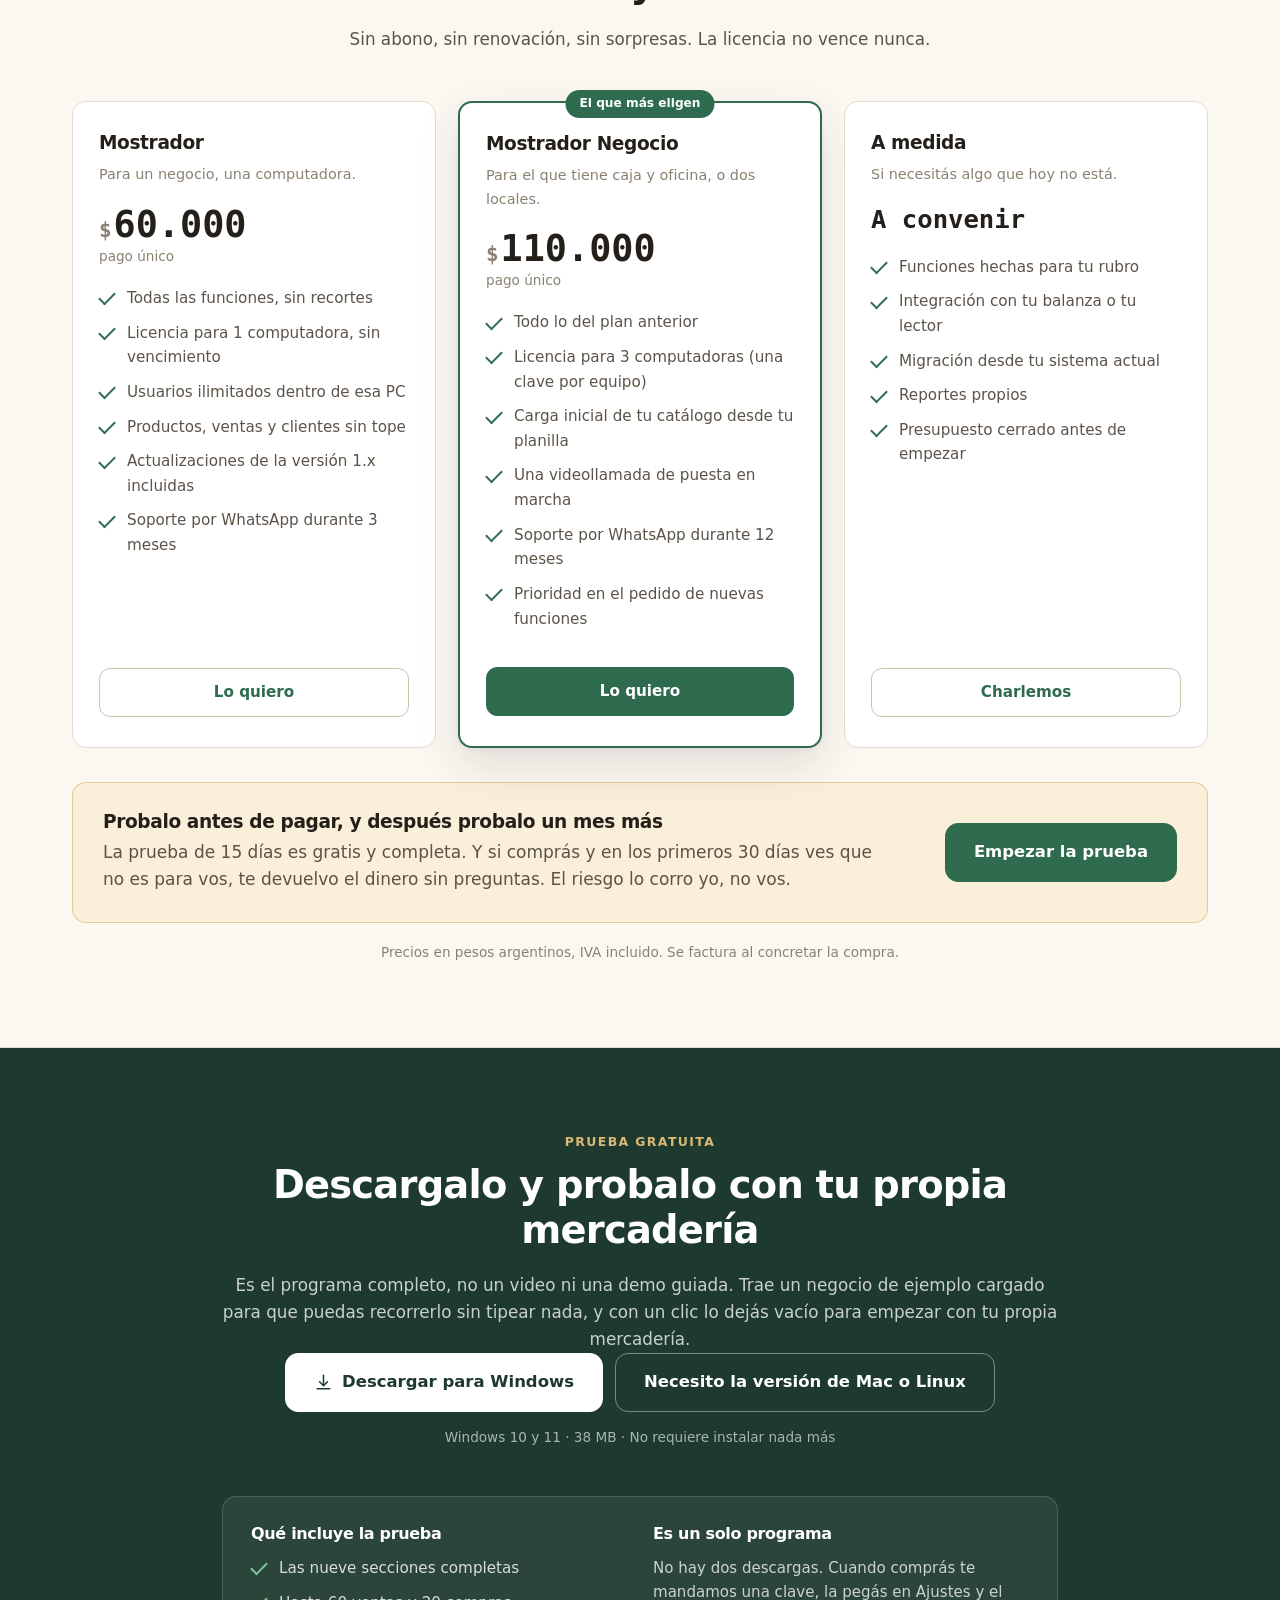
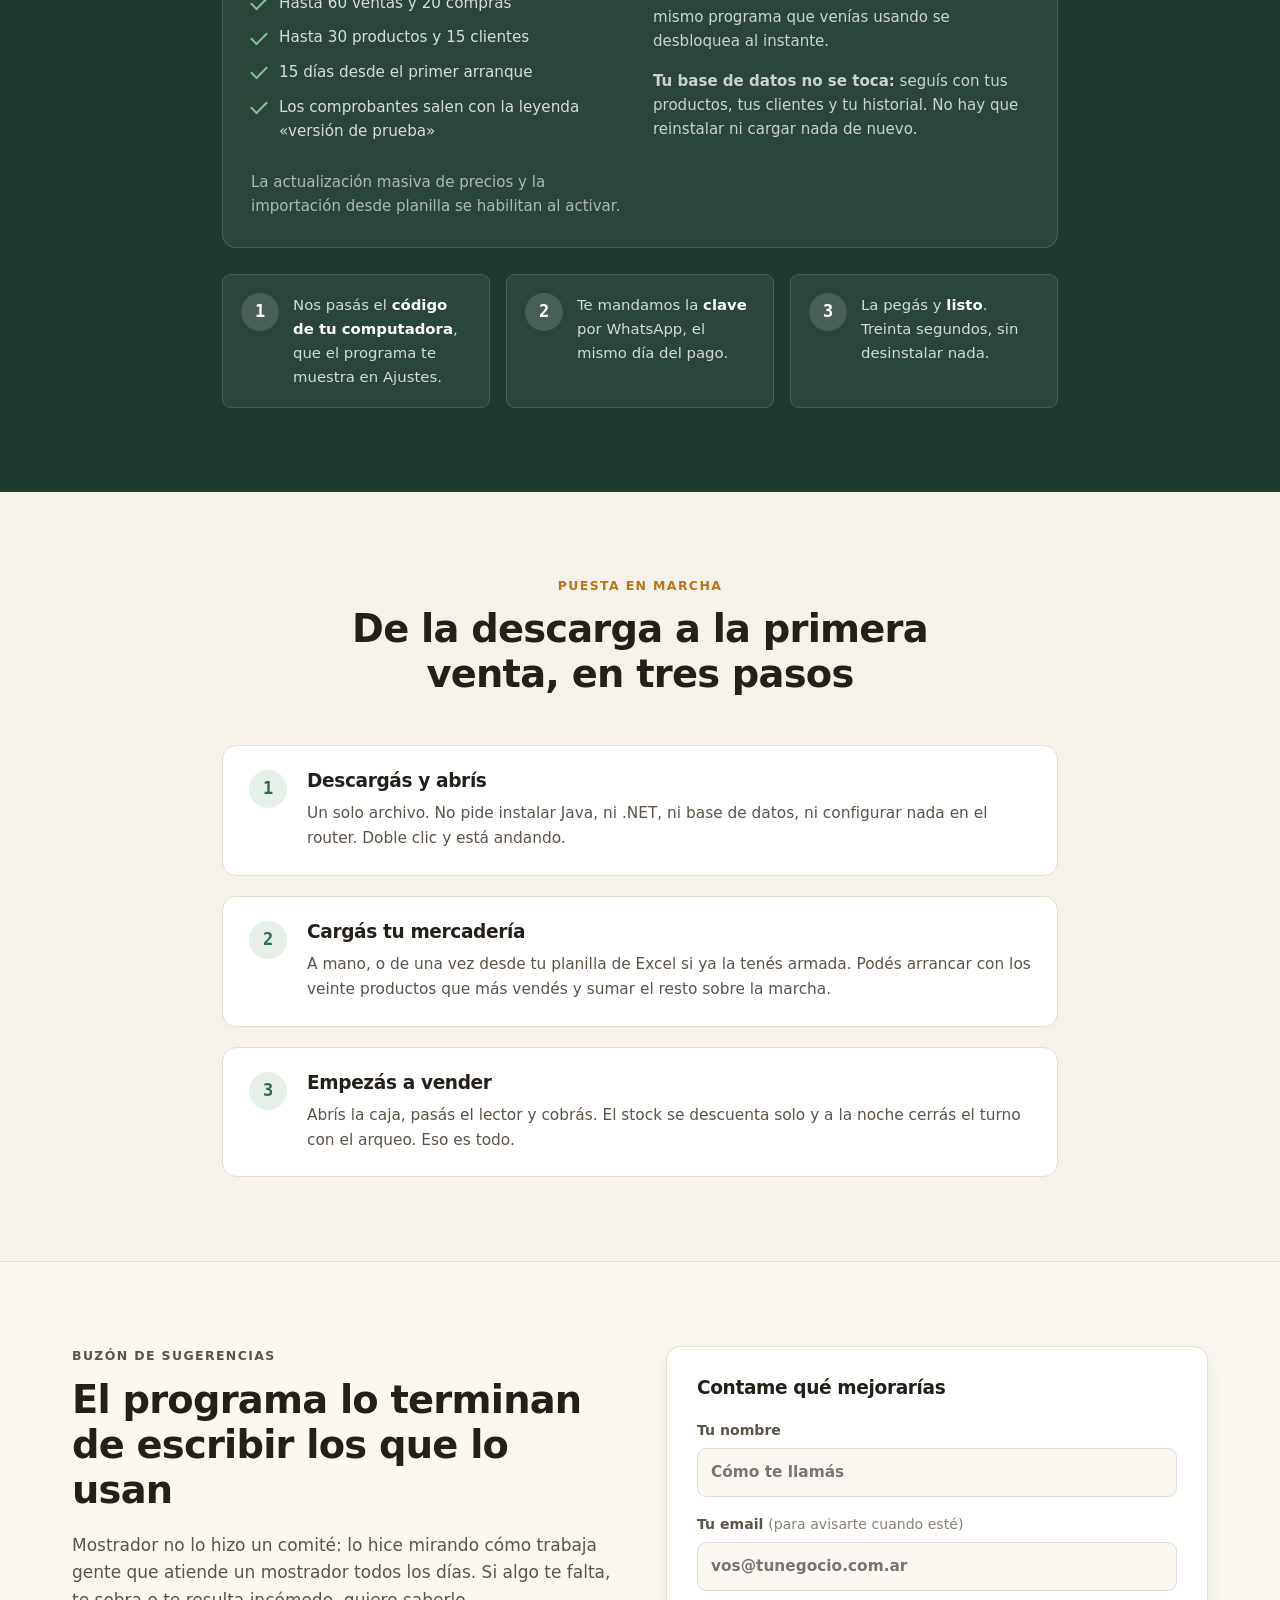
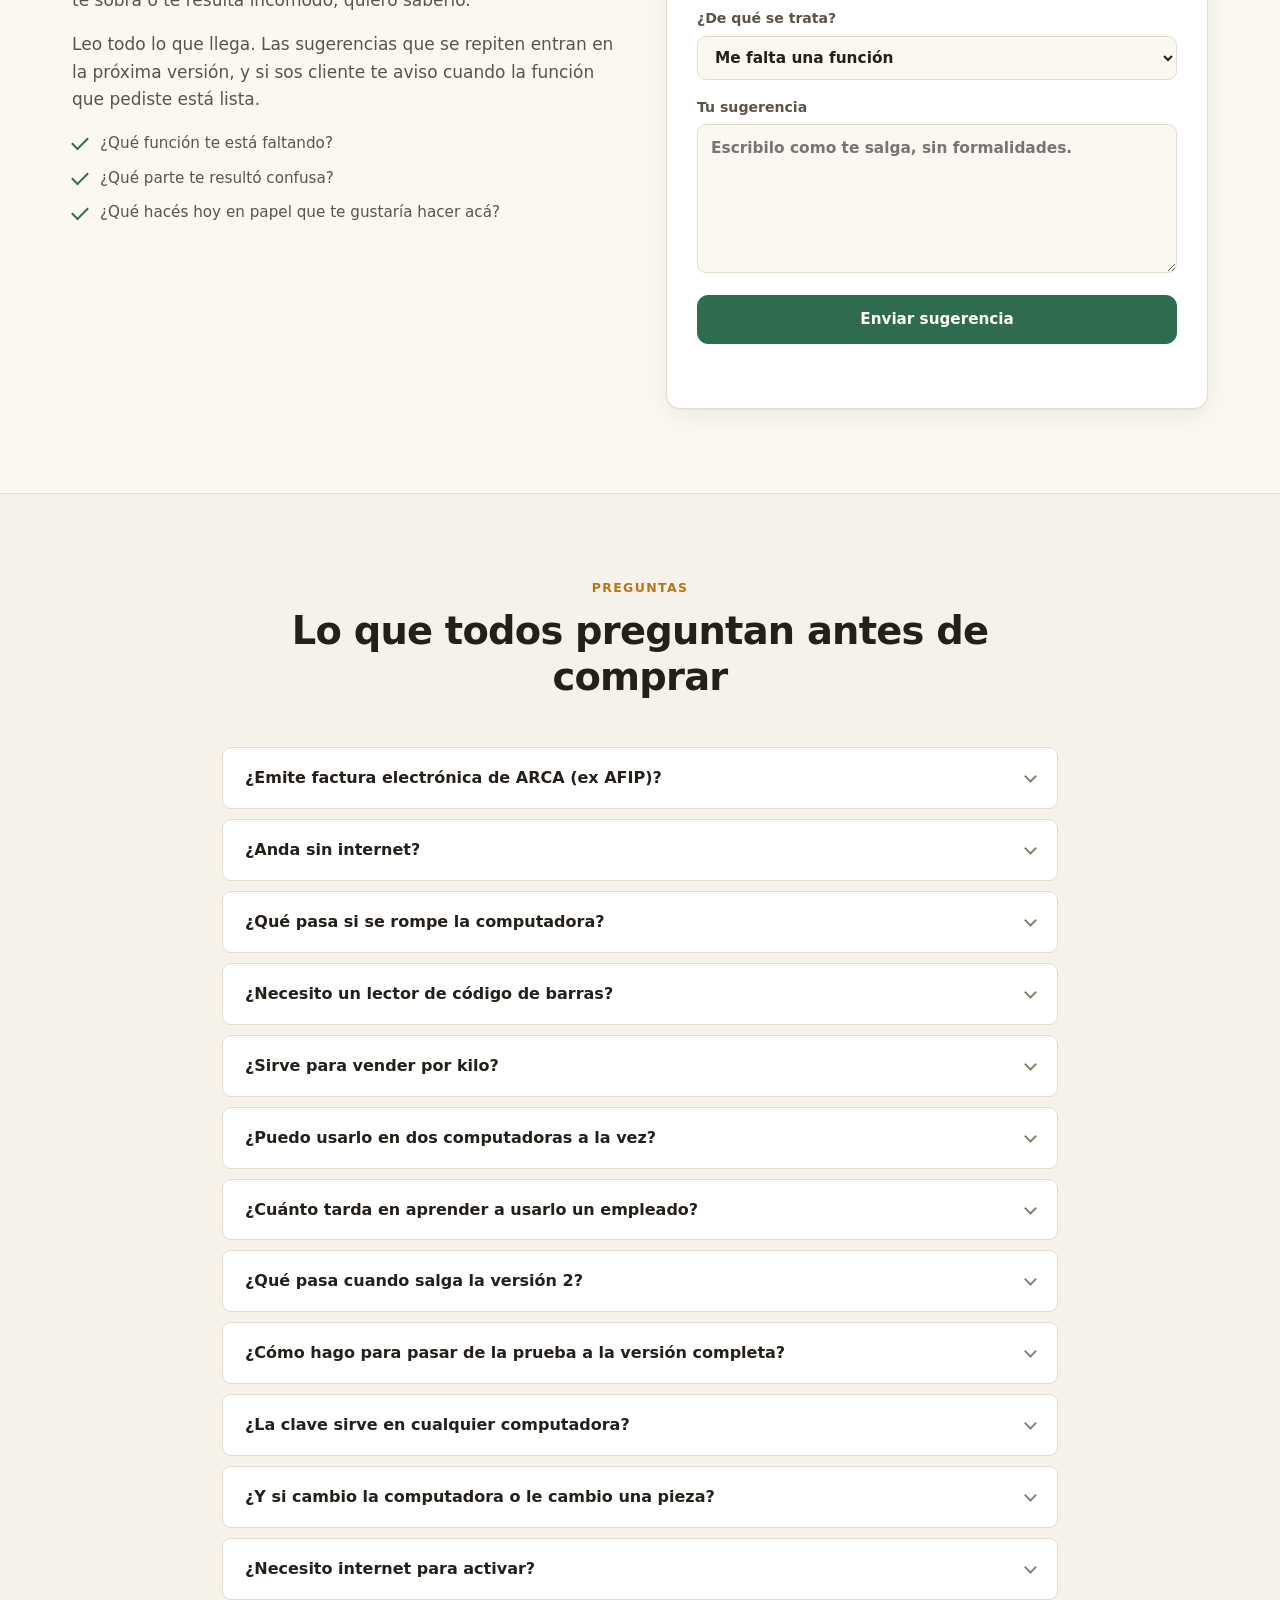
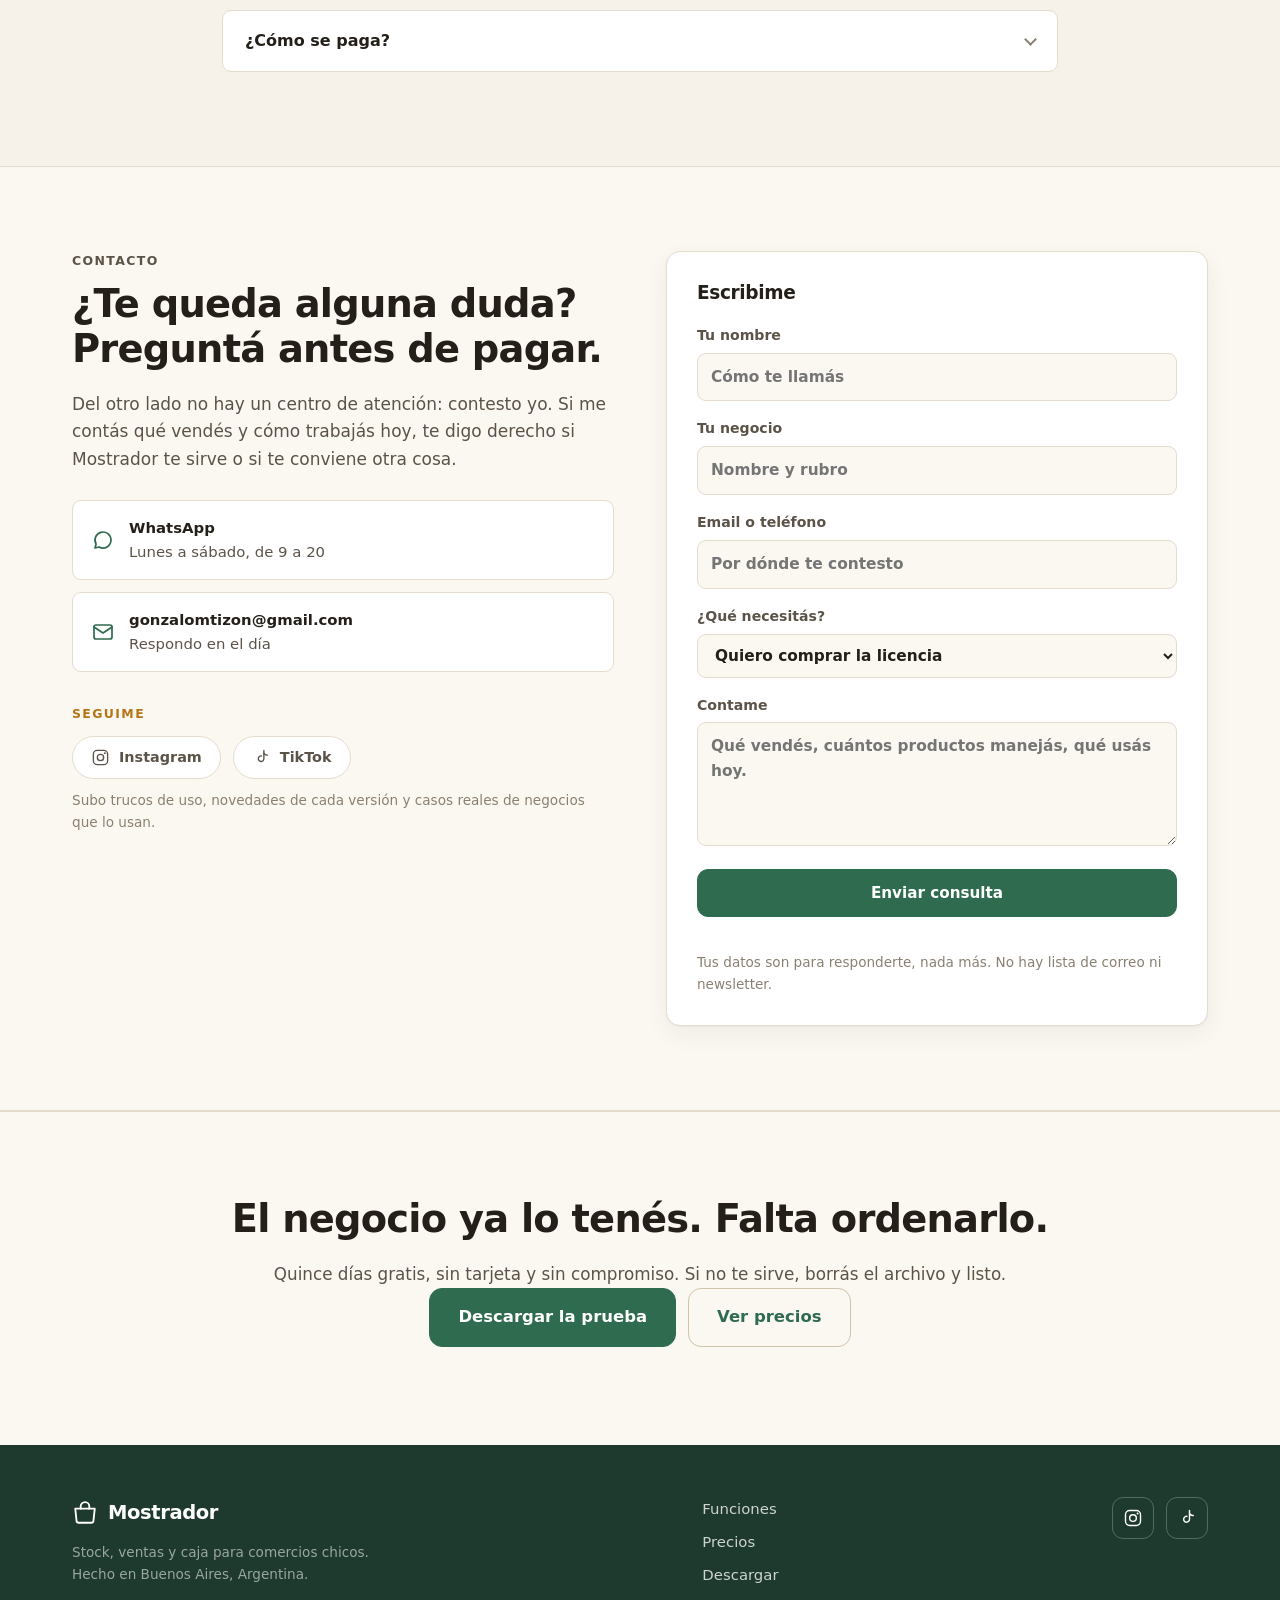
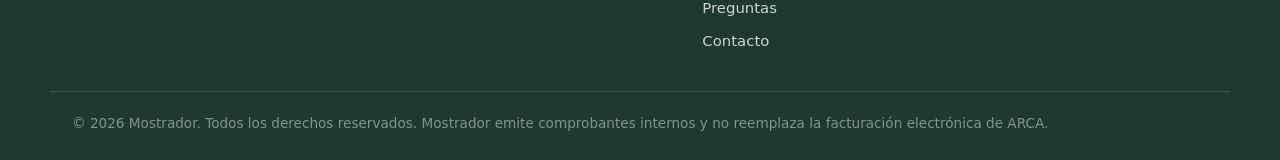
==== commit d1135f23: "Add files via upload" ====
--- a/index.html
+++ b/index.html
@@ -401,7 +401,7 @@
       <article class="plan revelar">
         <h3>Mostrador</h3>
         <p class="plan-para">Para un negocio, una computadora.</p>
-        <p class="precio"><span class="moneda">$</span>89.000 <span class="unidad">pago único</span></p>
+        <p class="precio"><span class="moneda">$</span>60.000 <span class="unidad">pago único</span></p>
         <ul class="lista-tildes">
           <li>Todas las funciones, sin recortes</li>
           <li>Licencia para 1 computadora, sin vencimiento</li>
@@ -417,7 +417,7 @@
         <p class="etiqueta-plan">El que más eligen</p>
         <h3>Mostrador Negocio</h3>
         <p class="plan-para">Para el que tiene caja y oficina, o dos locales.</p>
-        <p class="precio"><span class="moneda">$</span>139.000 <span class="unidad">pago único</span></p>
+        <p class="precio"><span class="moneda">$</span>110.000 <span class="unidad">pago único</span></p>
         <ul class="lista-tildes">
           <li>Todo lo del plan anterior</li>
           <li>Licencia para 3 computadoras (una clave por equipo)</li>
